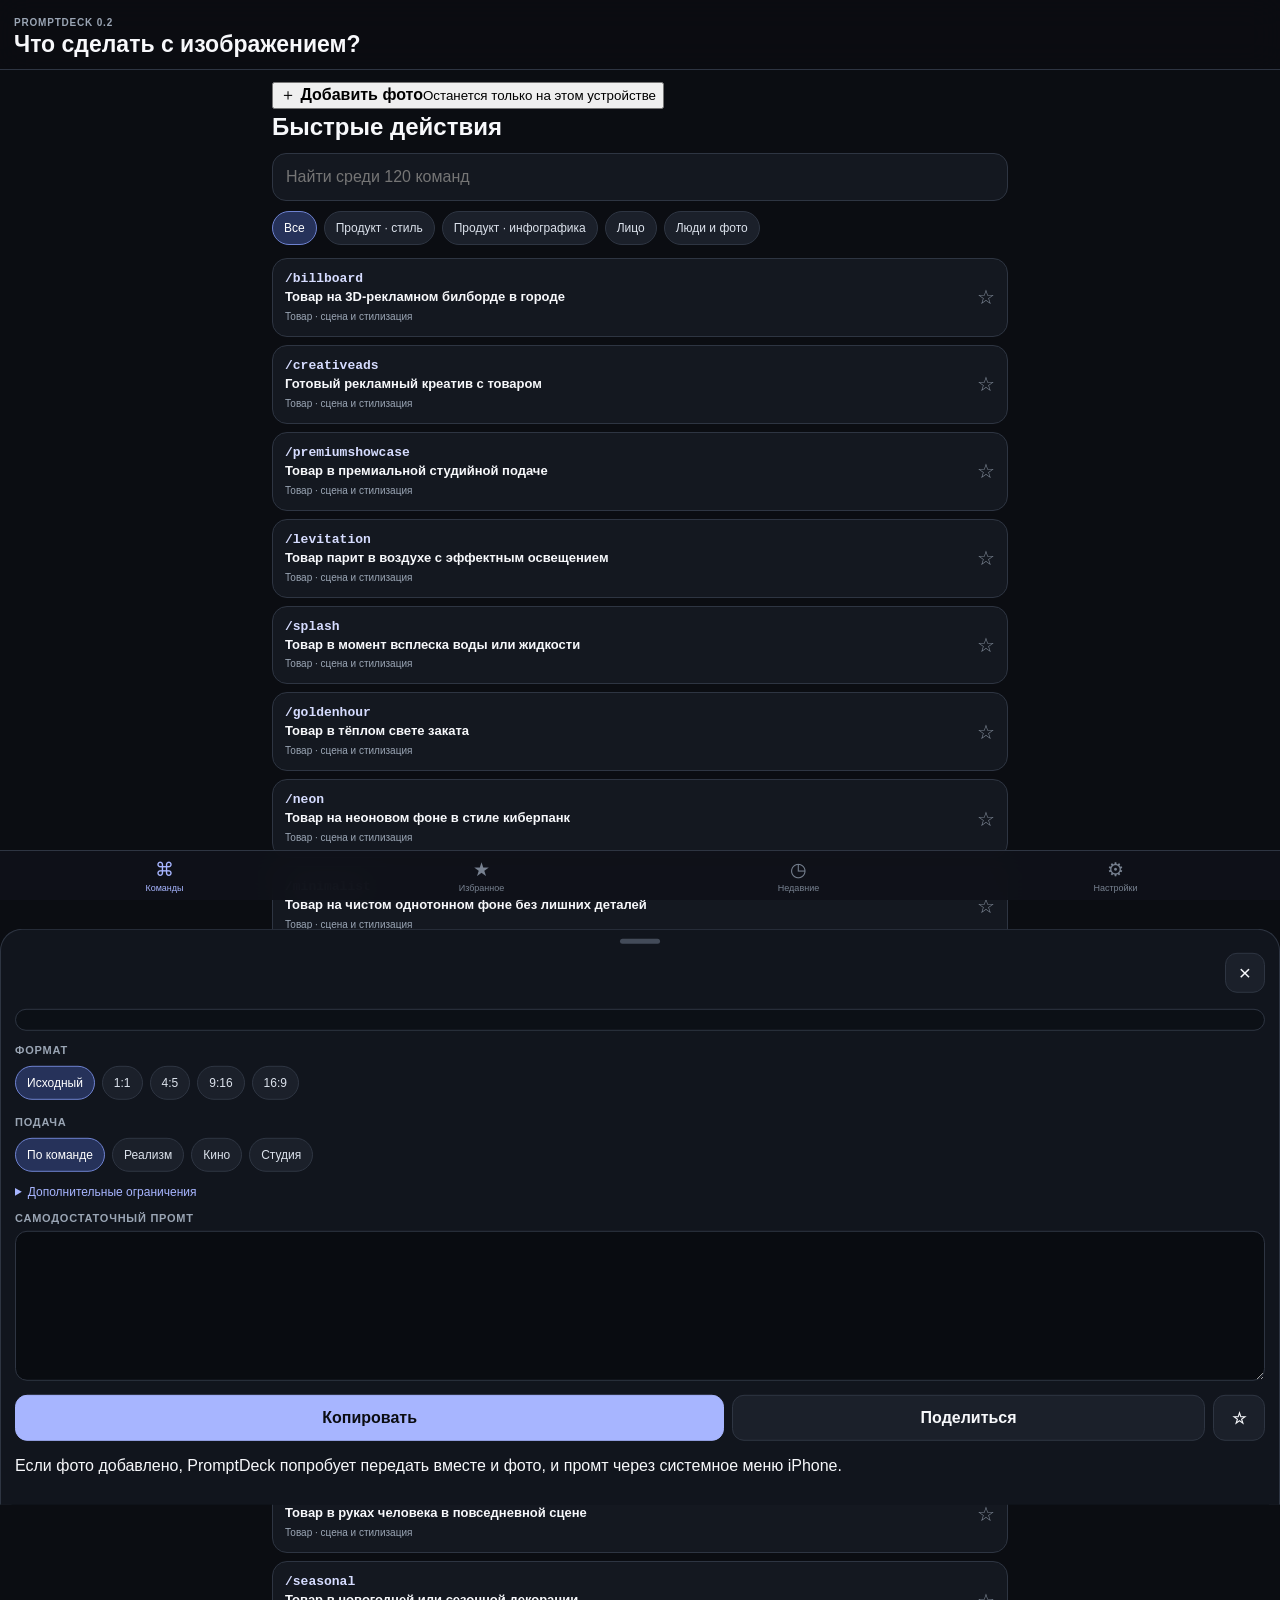
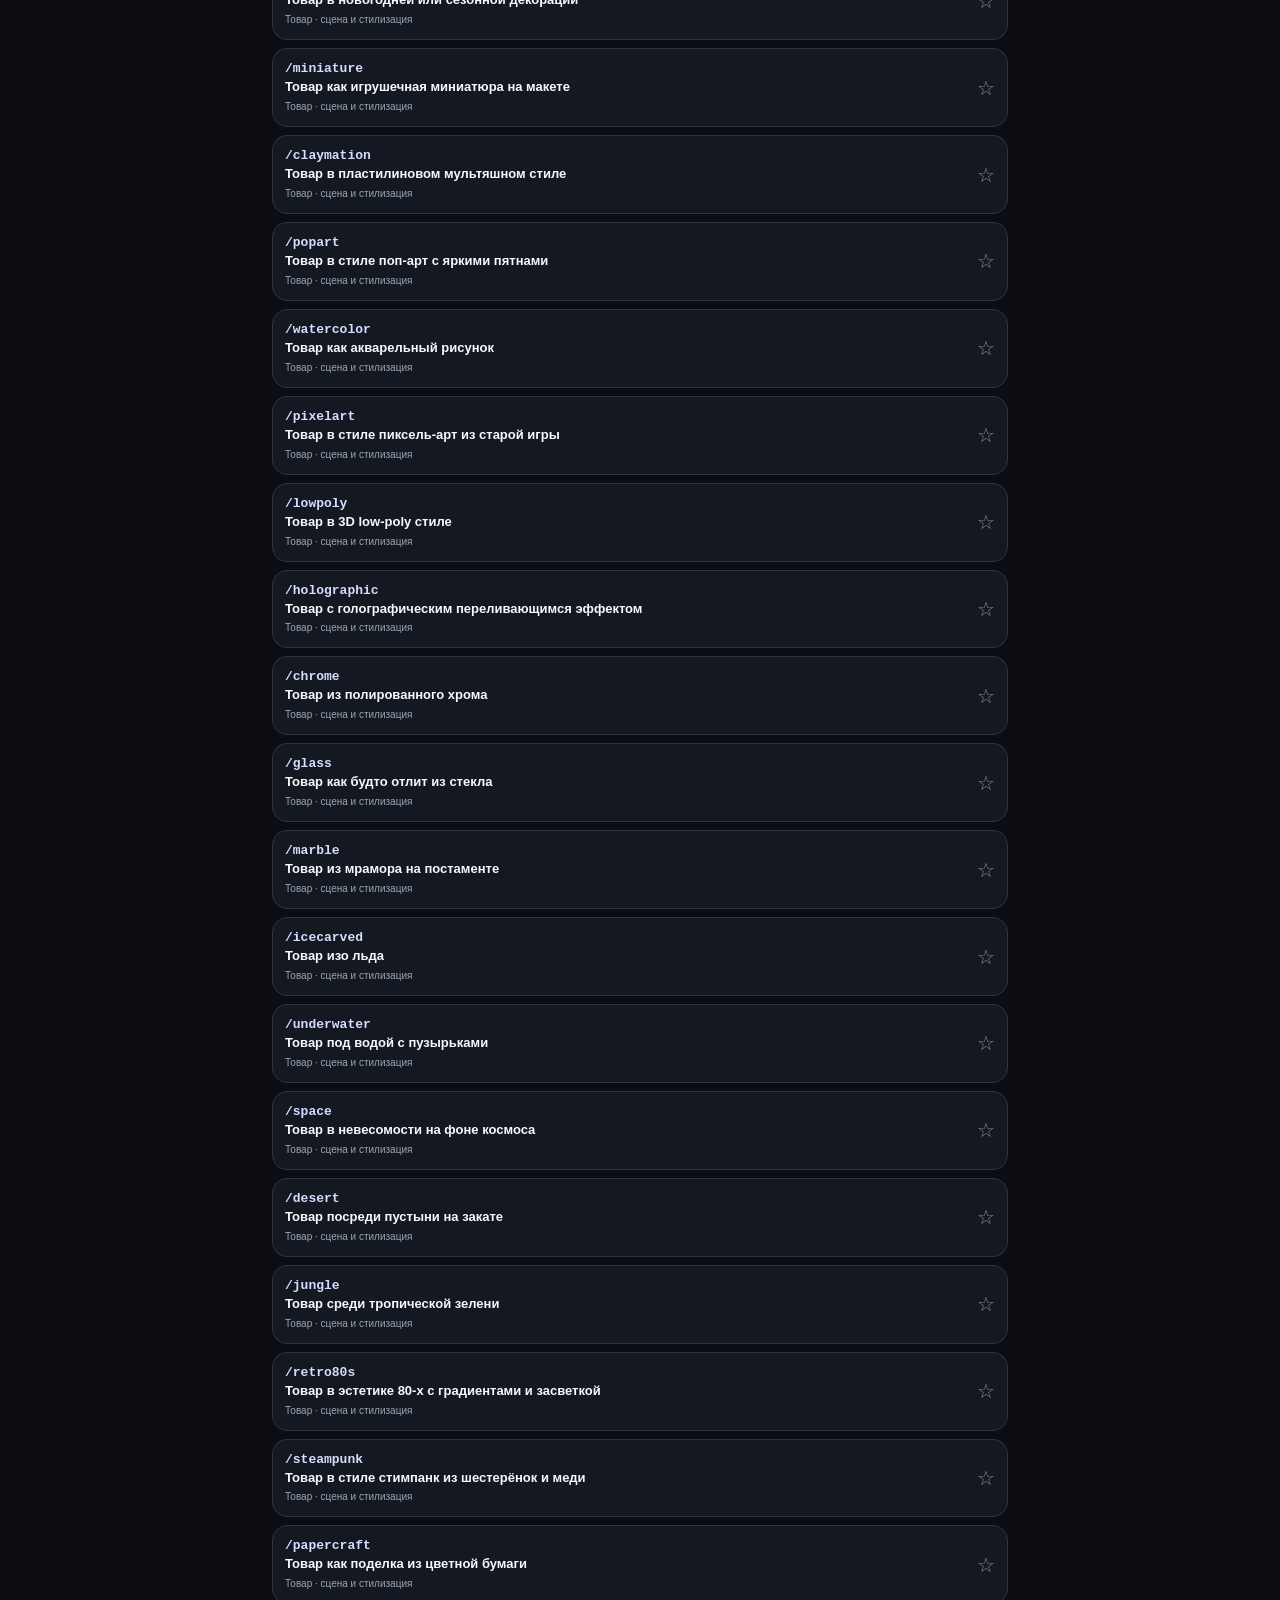
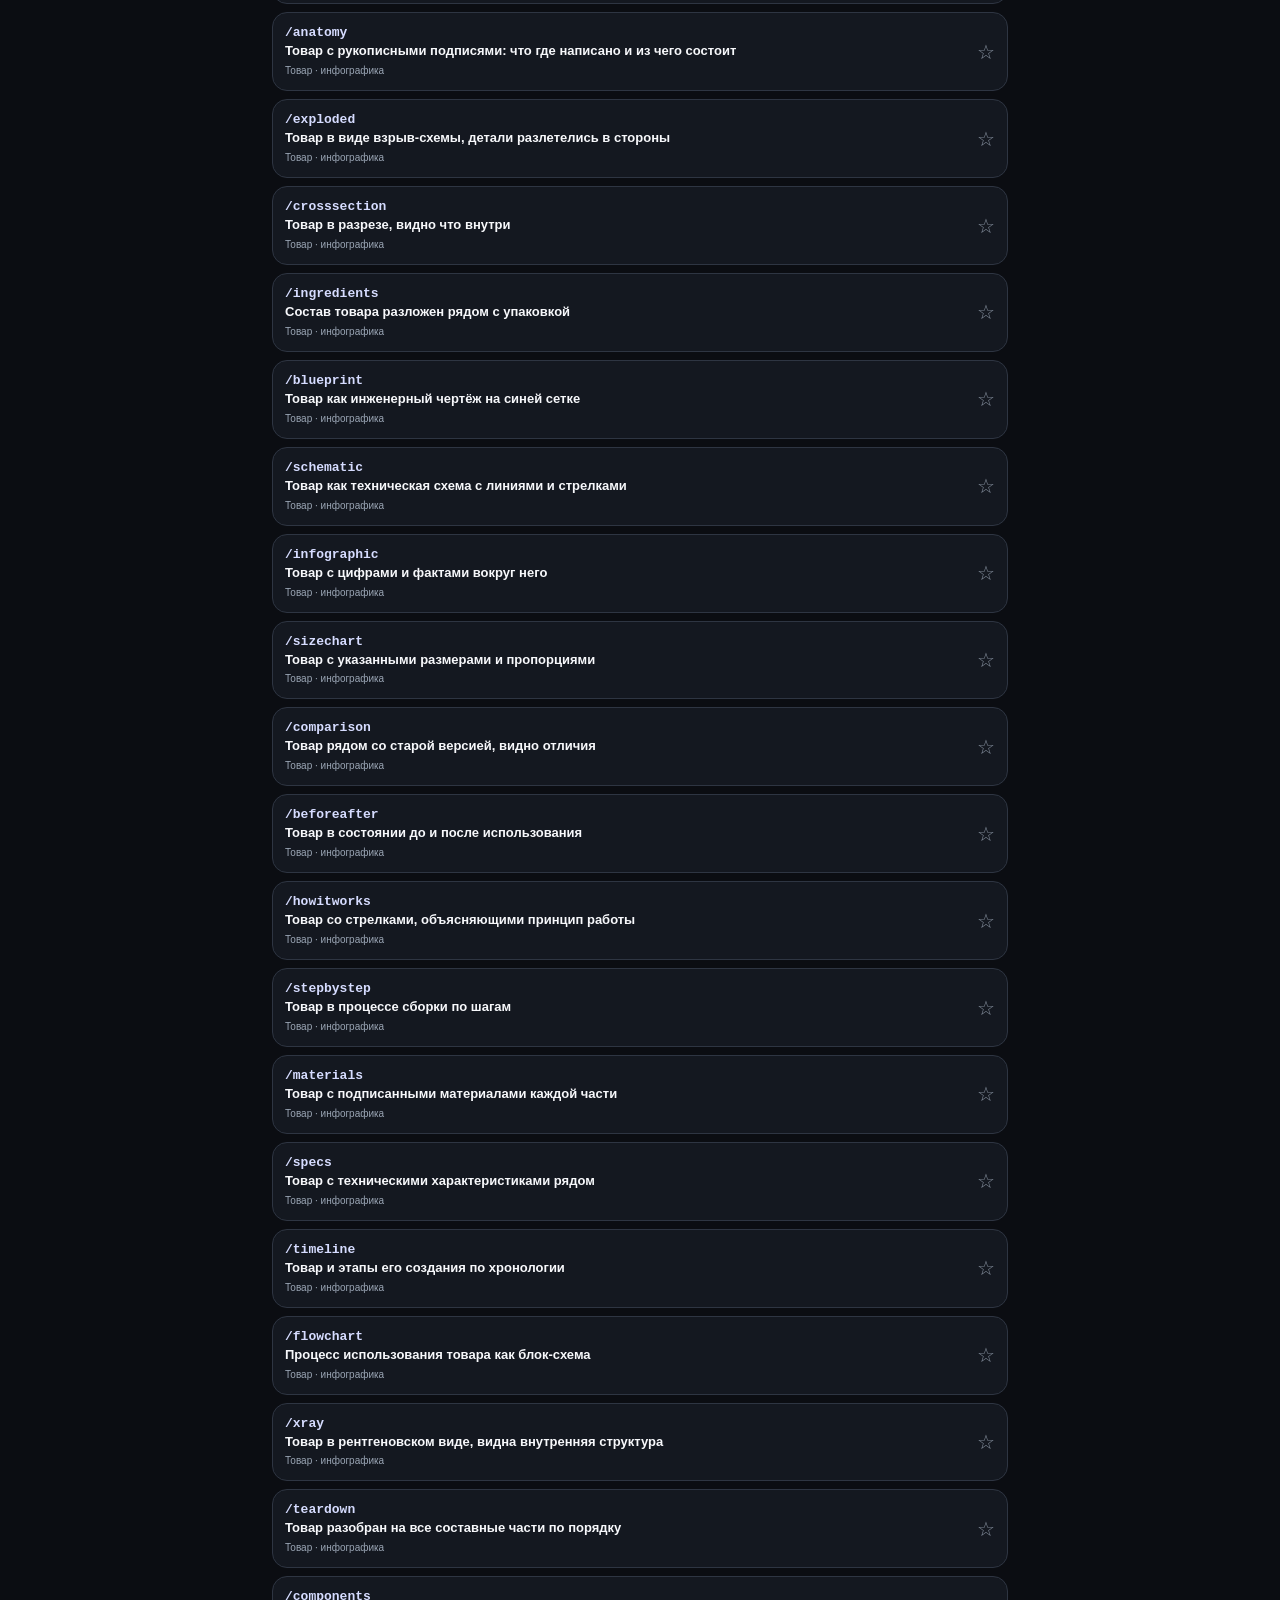
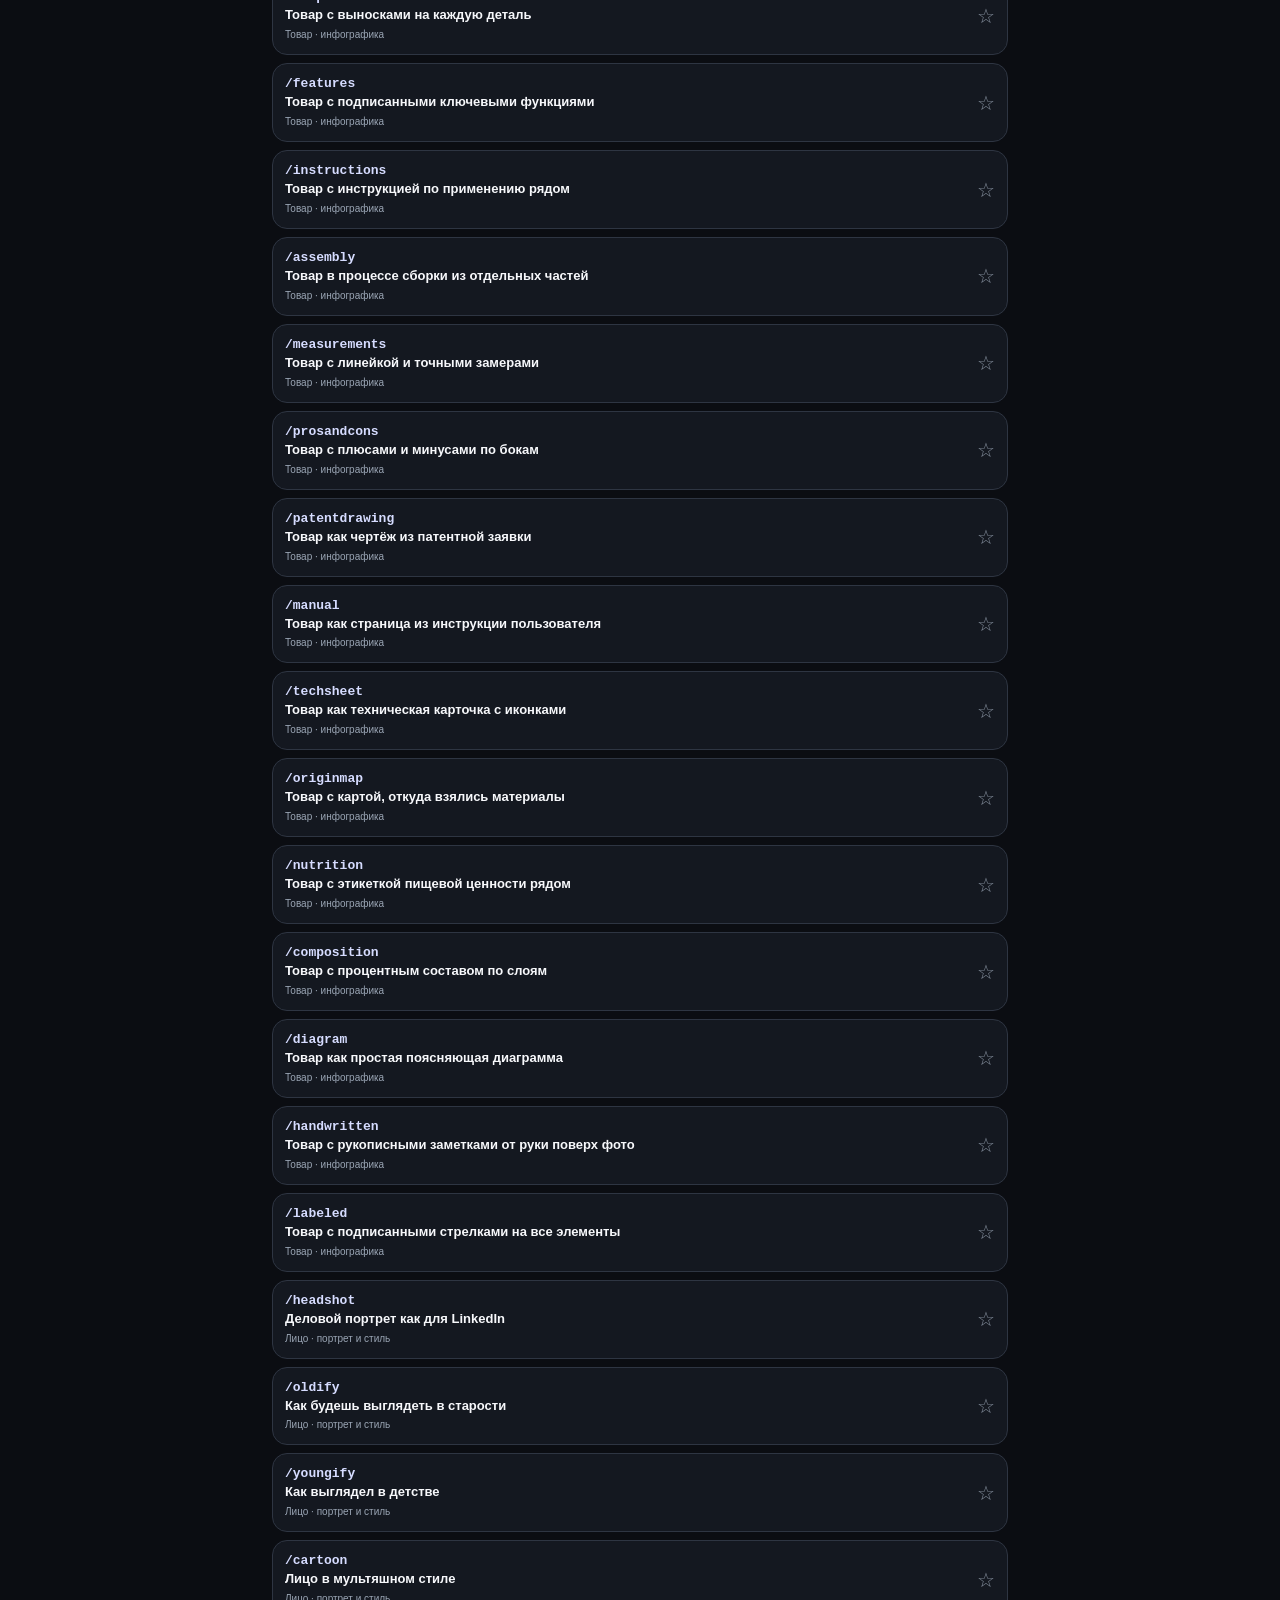
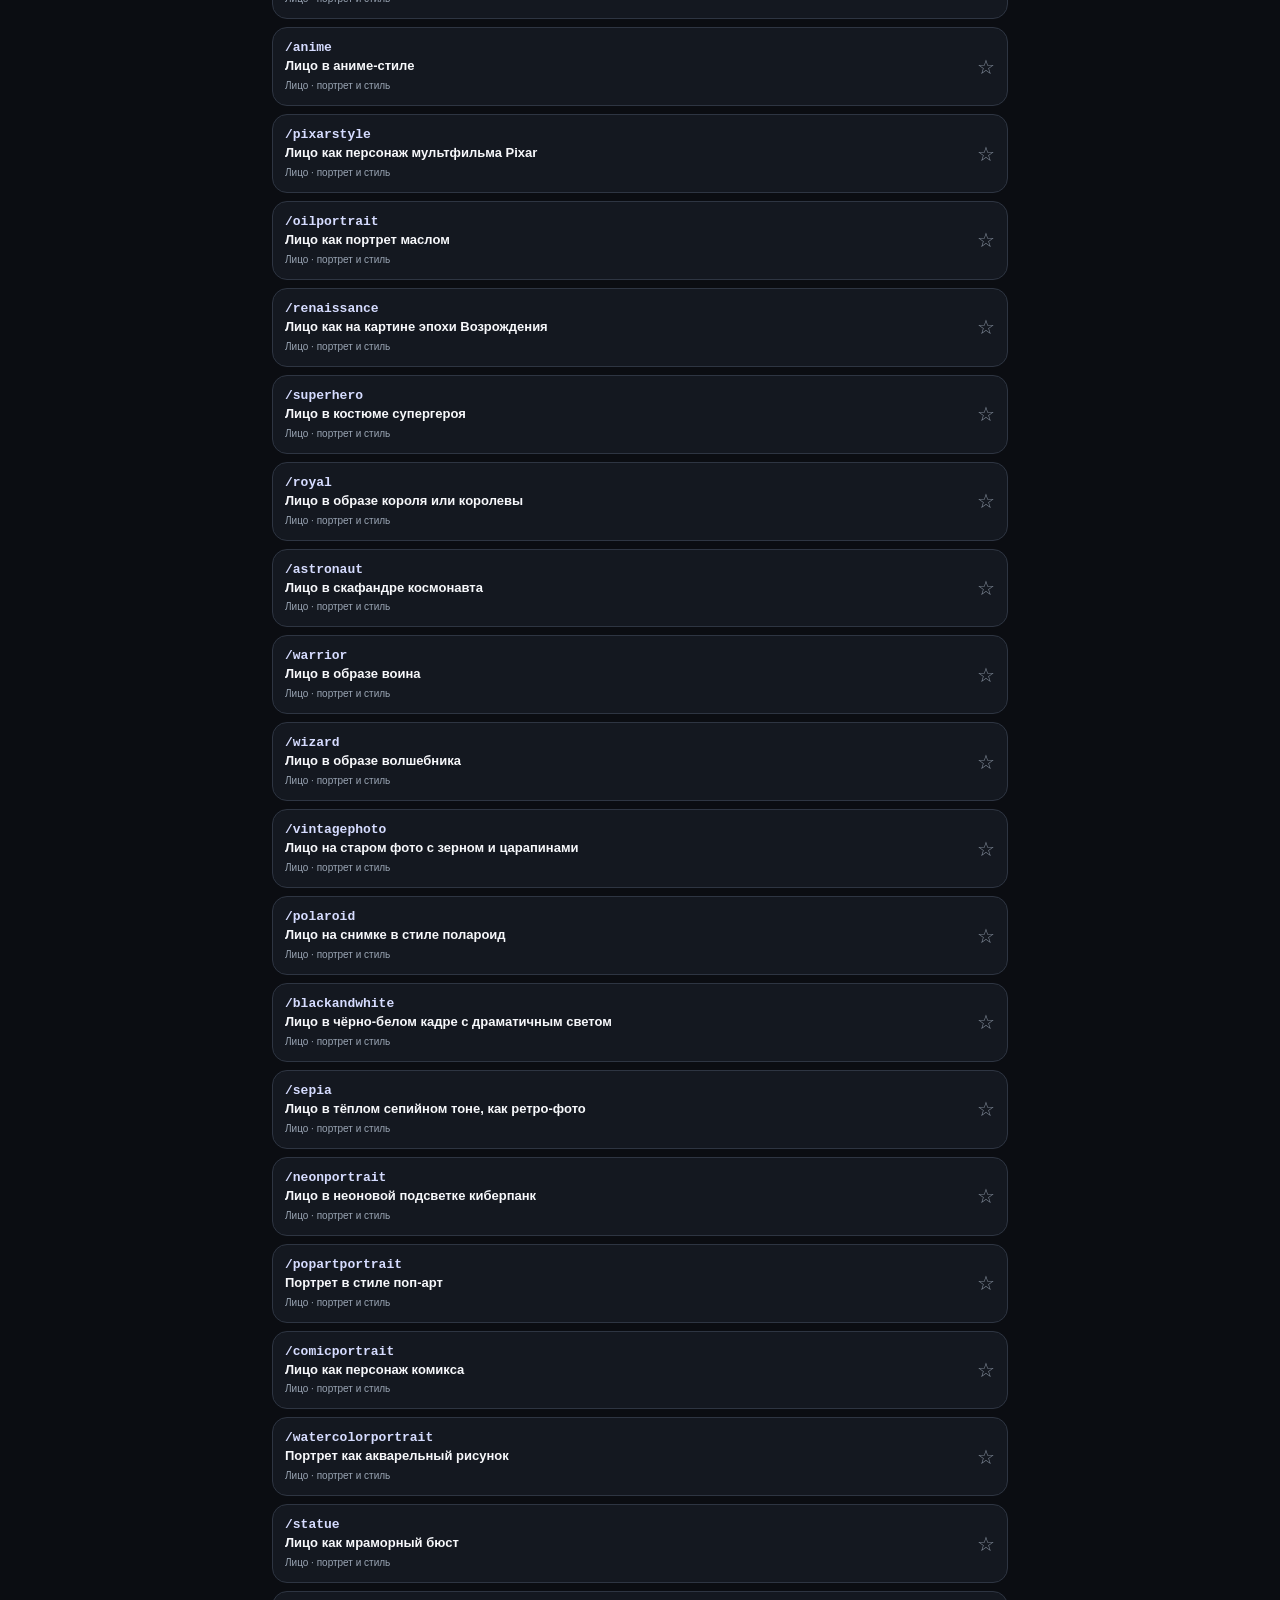
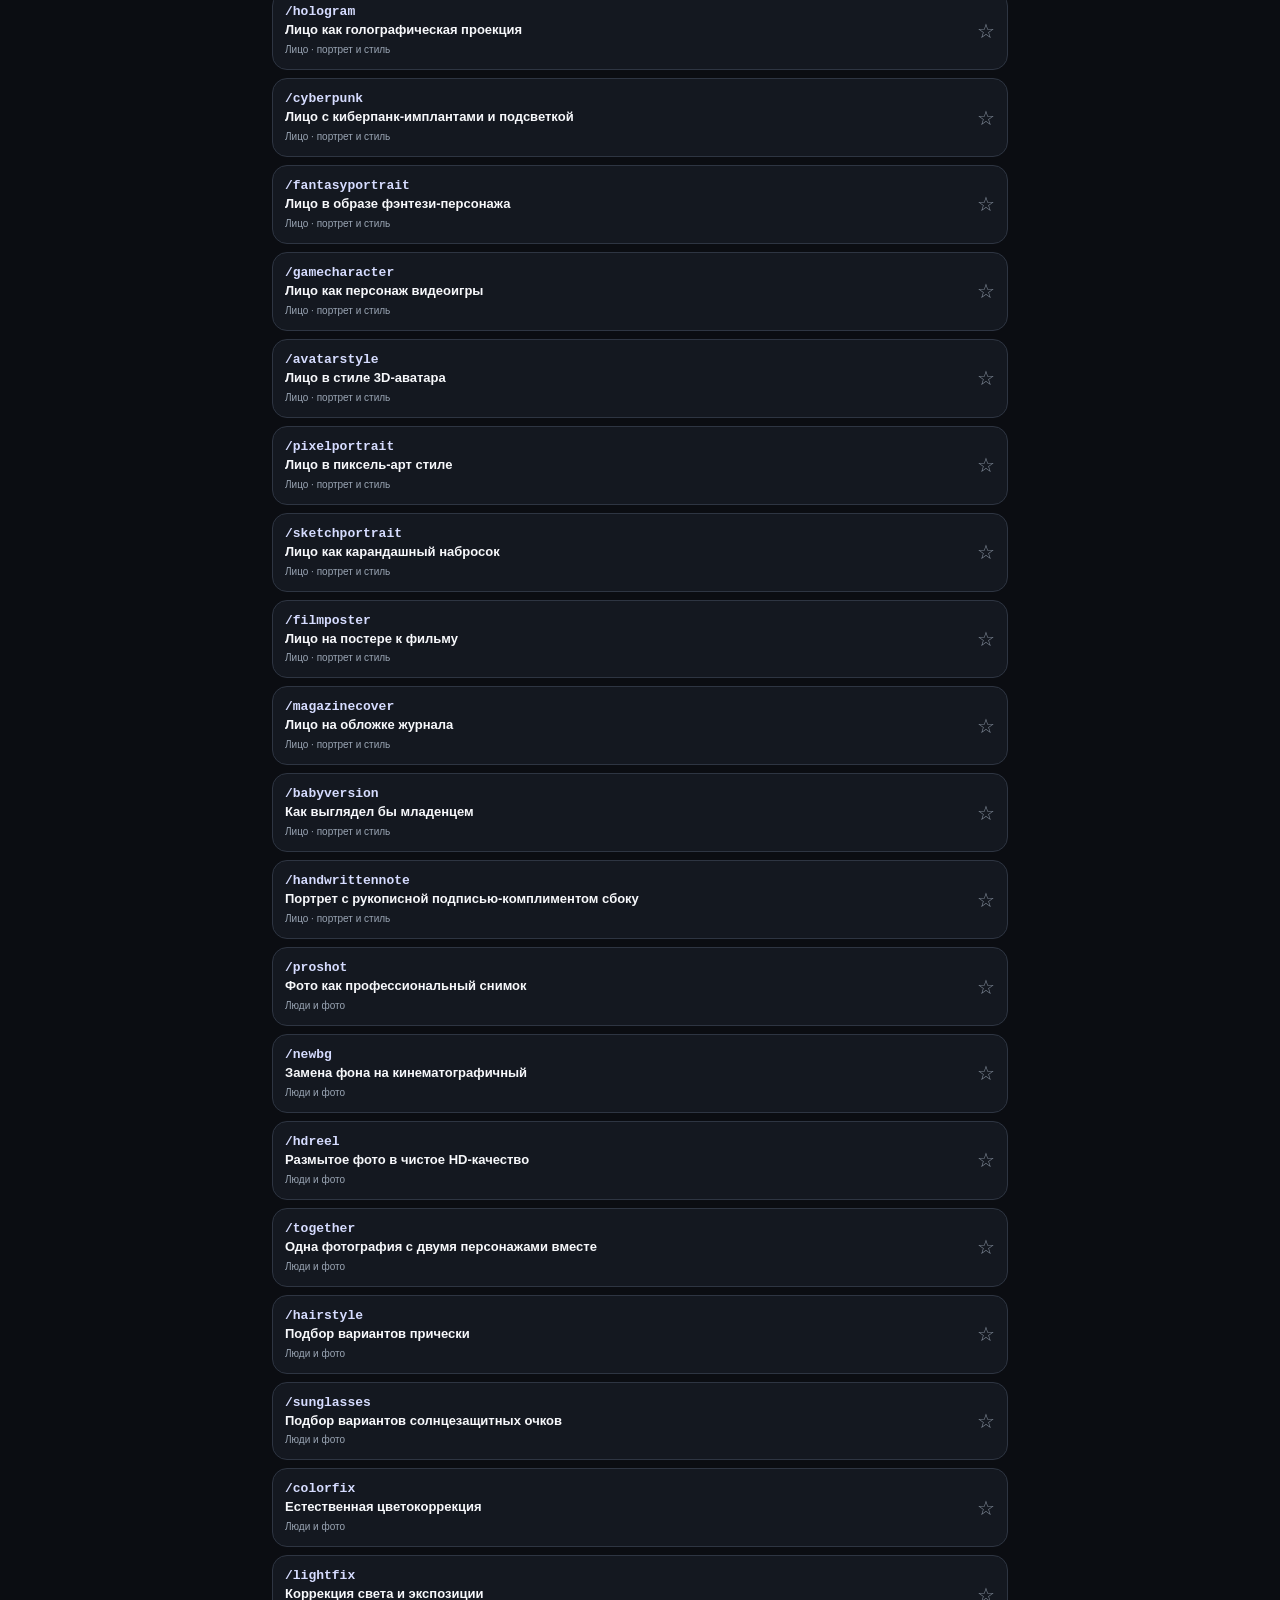
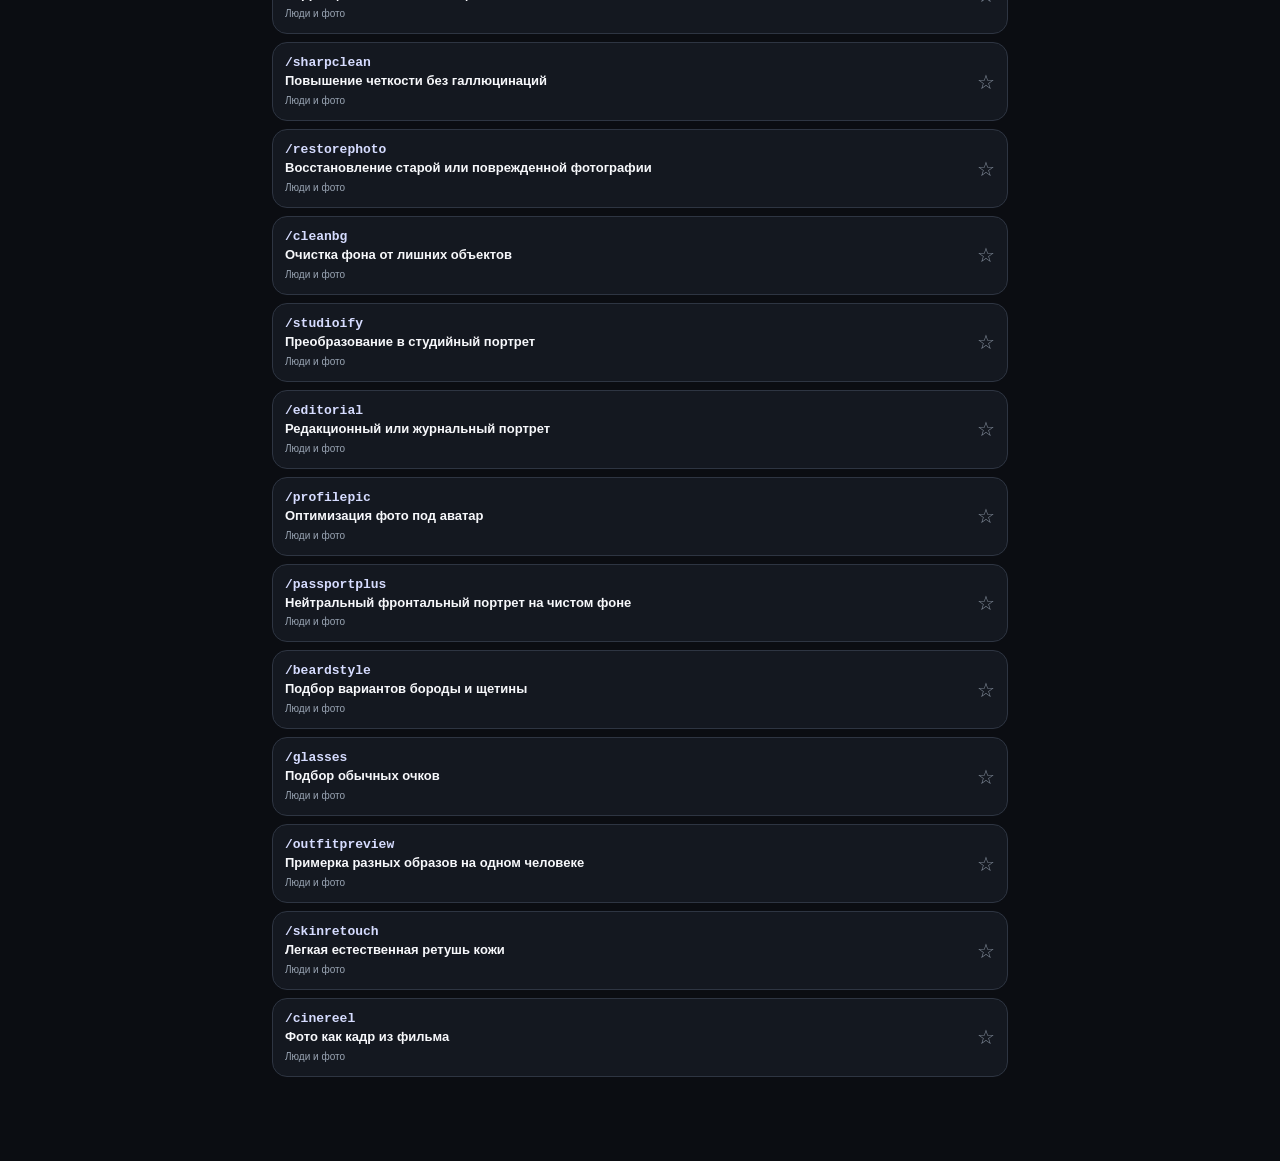
==== index.html @ 9bbe9fc8 "PromptDeck 0.2: photo workflow and quick actions" ====
<!doctype html>
<html lang="ru">
<head>
<meta charset="utf-8">
<meta name="viewport" content="width=device-width,initial-scale=1,viewport-fit=cover">
<meta name="theme-color" content="#0b0d12">
<meta name="apple-mobile-web-app-capable" content="yes">
<meta name="apple-mobile-web-app-status-bar-style" content="black-translucent">
<meta name="apple-mobile-web-app-title" content="PromptDeck">
<title>PromptDeck</title>
<link rel="manifest" href="manifest.webmanifest">
<link rel="stylesheet" href="styles.css">
</head>
<body>
<div id="app">
<header>
  <div><small>PromptDeck 0.2</small><h1>Что сделать с изображением?</h1></div>
  <button id="install" class="icon hidden" aria-label="Установить">＋</button>
</header>
<main>
<section id="home" class="screen active">
  <div class="photoBox" id="photoBox">
    <input id="photoInput" type="file" accept="image/*" hidden>
    <button id="pickPhoto" class="photoPick">
      <span class="photoIcon">＋</span>
      <span><b>Добавить фото</b><small>Останется только на этом устройстве</small></span>
    </button>
    <div id="photoPreview" class="photoPreview hidden">
      <img id="photoImg" alt="Предпросмотр">
      <div><b id="photoName"></b><small id="photoMeta"></small></div>
      <button id="removePhoto" class="icon" aria-label="Удалить фото">×</button>
    </div>
  </div>

  <h2 class="sectionTitle">Быстрые действия</h2>
  <div id="quick" class="quickGrid"></div>

  <div class="searchBlock">
    <div class="search"><input id="q" type="search" placeholder="Найти среди 120 команд"><button id="clear" class="hidden">×</button></div>
    <div id="cats" class="chips"></div>
  </div>
  <div id="list" class="list"></div>
</section>

<section id="fav" class="screen"><h2>Избранное</h2><div id="favList" class="list"></div><div id="favEmpty" class="empty hidden">Здесь будут избранные команды.</div></section>
<section id="recent" class="screen"><div class="row"><h2>Недавние</h2><button id="clearRecent" class="text">Очистить</button></div><div id="recentList" class="list"></div><div id="recentEmpty" class="empty hidden">История пока пуста.</div></section>
<section id="settings" class="screen">
  <h2>Настройки</h2>
  <div class="settings">
    <label><span><b>Сохранять лицо</b><em>для портретов и фото</em></span><input id="face" type="checkbox" checked></label>
    <label><span><b>Без лишнего текста</b><em>не добавлять неподтвержденные надписи</em></span><input id="text" type="checkbox" checked></label>
    <label><span><b>Максимум реализма</b><em>для фото-команд</em></span><input id="real" type="checkbox"></label>
    <label><span><b>Только нужная трансформация</b><em>не менять остальное без запроса</em></span><input id="strict" type="checkbox" checked></label>
  </div>
  <div class="privacyNote"><b>Фото не загружается на сервер PromptDeck.</b><br>Оно хранится только в памяти текущей вкладки и передаётся наружу только когда ты нажимаешь «Поделиться».</div>
</section>
</main>

<nav>
<button data-screen="home" class="on">⌘<span>Команды</span></button>
<button data-screen="fav">★<span>Избранное</span></button>
<button data-screen="recent">◷<span>Недавние</span></button>
<button data-screen="settings">⚙<span>Настройки</span></button>
</nav>
</div>

<div id="shade" class="shade hidden"></div>
<aside id="sheet">
  <i></i>
  <div class="sheetTop"><div><small id="sheetCat"></small><h2 id="sheetCmd"></h2></div><button id="close" class="icon">×</button></div>
  <p id="sheetTitle"></p>
  <div id="rule" class="rule"></div>
  <div id="photoState" class="photoState"></div>

  <label class="lab">Формат</label>
  <div id="ratios" class="chips"><button class="on" data-v="">Исходный</button><button data-v="1:1">1:1</button><button data-v="4:5">4:5</button><button data-v="9:16">9:16</button><button data-v="16:9">16:9</button></div>

  <div id="variantsBox" class="hidden"><label class="lab">Варианты</label><div id="variants" class="chips"><button class="on" data-v="4">4</button><button data-v="6">6</button><button data-v="1">1</button></div></div>

  <label class="lab">Подача</label>
  <div id="looks" class="chips"><button class="on" data-v="">По команде</button><button data-v="максимально реалистично">Реализм</button><button data-v="кинематографично">Кино</button><button data-v="студийная подача">Студия</button></div>

  <details><summary>Дополнительные ограничения</summary>
    <div id="extra" class="toggles">
      <button class="on" data-v="не менять одежду">Одежда</button>
      <button class="on" data-v="сохранить естественную текстуру кожи">Кожа</button>
      <button data-v="не менять фон">Фон</button>
      <button data-v="не менять композицию кадра">Композиция</button>
      <button data-v="максимально консервативное редактирование">Минимум изменений</button>
    </div>
    <textarea id="note" placeholder="Свое уточнение: фон, настроение, текст, цвет, детали..."></textarea>
  </details>

  <label class="lab">Самодостаточный промт</label>
  <textarea id="prompt" readonly></textarea>
  <div class="actions"><button id="copy" class="primary">Копировать</button><button id="share">Поделиться</button><button id="star">☆</button></div>
  <p class="shareHint" id="shareHint">Если фото добавлено, PromptDeck попробует передать вместе и фото, и промт через системное меню iPhone.</p>
</aside>
<div id="toast" class="toast">Скопировано</div>

<script src="data/product_scene.js"></script>
<script src="data/product_info.js"></script>
<script src="data/portrait.js"></script>
<script src="data/people_photo.js"></script>
<script src="app.js"></script>
</body>
</html>
---- styles.css ----
*{box-sizing:border-box;-webkit-tap-highlight-color:transparent}:root{--bg:#0b0d12;--p:#141820;--p2:#1b202a;--l:#2e3542;--t:#f7f8fb;--m:#9aa5b4;--a:#a7b5ff}html,body{margin:0;min-height:100%;background:var(--bg);color:var(--t);font-family:-apple-system,BlinkMacSystemFont,"SF Pro Text",Arial,sans-serif}button,input,textarea{font:inherit}.hidden{display:none!important}header{position:sticky;top:0;z-index:5;display:flex;justify-content:space-between;align-items:center;padding:calc(12px + env(safe-area-inset-top)) 14px 10px;background:#0b0d12e8;backdrop-filter:blur(16px);border-bottom:1px solid var(--l)}header small,#sheetCat{color:var(--m);text-transform:uppercase;letter-spacing:.08em;font-size:10px;font-weight:800}h1{font-size:23px;margin:1px 0}main{max-width:760px;margin:auto;padding:12px 12px calc(84px + env(safe-area-inset-bottom))}.screen{display:none}.screen.active{display:block}h2{margin:4px 0 12px}.search{position:relative}.search input{width:100%;height:48px;border-radius:14px;border:1px solid var(--l);background:var(--p);color:var(--t);padding:0 42px 0 13px}.search>button{position:absolute;right:6px;top:6px;width:36px;height:36px;border:0;border-radius:10px;background:#252c38;color:var(--m);font-size:20px}.chips{display:flex;gap:7px;overflow:auto;padding:10px 0 3px;scrollbar-width:none}.chips button,.toggles button{border:1px solid var(--l);background:var(--p2);color:#dce2ec;border-radius:999px;padding:9px 11px;white-space:nowrap;font-size:12px}.chips button.on,.toggles button.on{background:#26325a;border-color:#6e82d0;color:#fff}.list{display:grid;gap:8px;margin-top:10px}.card{display:grid;grid-template-columns:1fr auto;gap:9px;width:100%;text-align:left;border:1px solid var(--l);background:var(--p);color:var(--t);border-radius:15px;padding:12px}.card code{display:block;color:#d6dcff;font-weight:900;font-size:13px;margin-bottom:3px}.card b{display:block;font-size:13px;line-height:1.3}.card small{color:var(--m);font-size:10px}.star{font-size:20px;color:#818b99;align-self:center}.star.on{color:#f3d66e}.empty{padding:34px 14px;text-align:center;color:var(--m)}.row{display:flex;align-items:center;justify-content:space-between}.text{border:0;background:none;color:var(--a)}.settings{background:var(--p);border:1px solid var(--l);border-radius:16px;overflow:hidden}.settings label{display:flex;justify-content:space-between;align-items:center;gap:12px;padding:14px;border-bottom:1px solid var(--l)}.settings label:last-child{border-bottom:0}.settings em{display:block;font-style:normal;color:var(--m);font-size:11px;margin-top:3px}nav{position:fixed;bottom:0;left:0;right:0;z-index:8;display:grid;grid-template-columns:repeat(4,1fr);padding:6px 6px calc(6px + env(safe-area-inset-bottom));background:#0f1219ee;backdrop-filter:blur(16px);border-top:1px solid var(--l)}nav button{border:0;background:none;color:#778190;display:grid;place-items:center;gap:2px;font-size:19px}nav span{font-size:9px}nav button.on{color:var(--a)}.icon{width:40px;height:40px;border:1px solid var(--l);border-radius:12px;background:var(--p2);color:var(--t);font-size:21px}.shade{position:fixed;inset:0;background:#0009;z-index:19}#sheet{position:fixed;left:0;right:0;bottom:0;z-index:20;max-height:92dvh;overflow:auto;background:#11151d;border:1px solid var(--l);border-bottom:0;border-radius:22px 22px 0 0;padding:9px 14px calc(14px + env(safe-area-inset-bottom));transform:translateY(105%);transition:.22s ease}#sheet.open{transform:translateY(0)}#sheet>i{display:block;width:40px;height:5px;border-radius:9px;background:#434b59;margin:0 auto 9px}.sheetTop{display:flex;justify-content:space-between;align-items:flex-start}.sheetTop h2{font-family:ui-monospace,SFMono-Regular,Menlo,monospace;color:#d6dcff;margin:2px 0 0}.rule{background:#0c1016;border:1px solid var(--l);border-radius:12px;padding:10px;color:#d9dee8;font-size:12px;line-height:1.45}.lab{display:block;margin:13px 0 0;color:var(--m);font-size:11px;font-weight:800;text-transform:uppercase;letter-spacing:.07em}.toggles{display:grid;grid-template-columns:1fr 1fr;gap:7px;margin:10px 0}details{margin-top:10px}summary{color:var(--a);font-size:12px}textarea{width:100%;border:1px solid var(--l);background:#090c11;color:var(--t);border-radius:12px;padding:10px;resize:vertical}#note{min-height:70px;margin-top:8px}#prompt{min-height:150px;margin-top:7px;font-family:ui-monospace,SFMono-Regular,Menlo,monospace;font-size:12px}.actions{display:grid;grid-template-columns:1.5fr 1fr 52px;gap:8px;margin-top:10px}.actions button{min-height:46px;border-radius:12px;border:1px solid var(--l);background:var(--p2);color:var(--t);font-weight:800}.actions .primary{background:var(--a);color:#0b0d12;border-color:var(--a)}.toast{position:fixed;left:50%;bottom:90px;z-index:50;transform:translate(-50%,15px);opacity:0;background:#eef1fb;color:#10131a;border-radius:999px;padding:9px 13px;font-size:12px;font-weight:900;transition:.18s}.toast.show{opacity:1;transform:translate(-50%,0)}
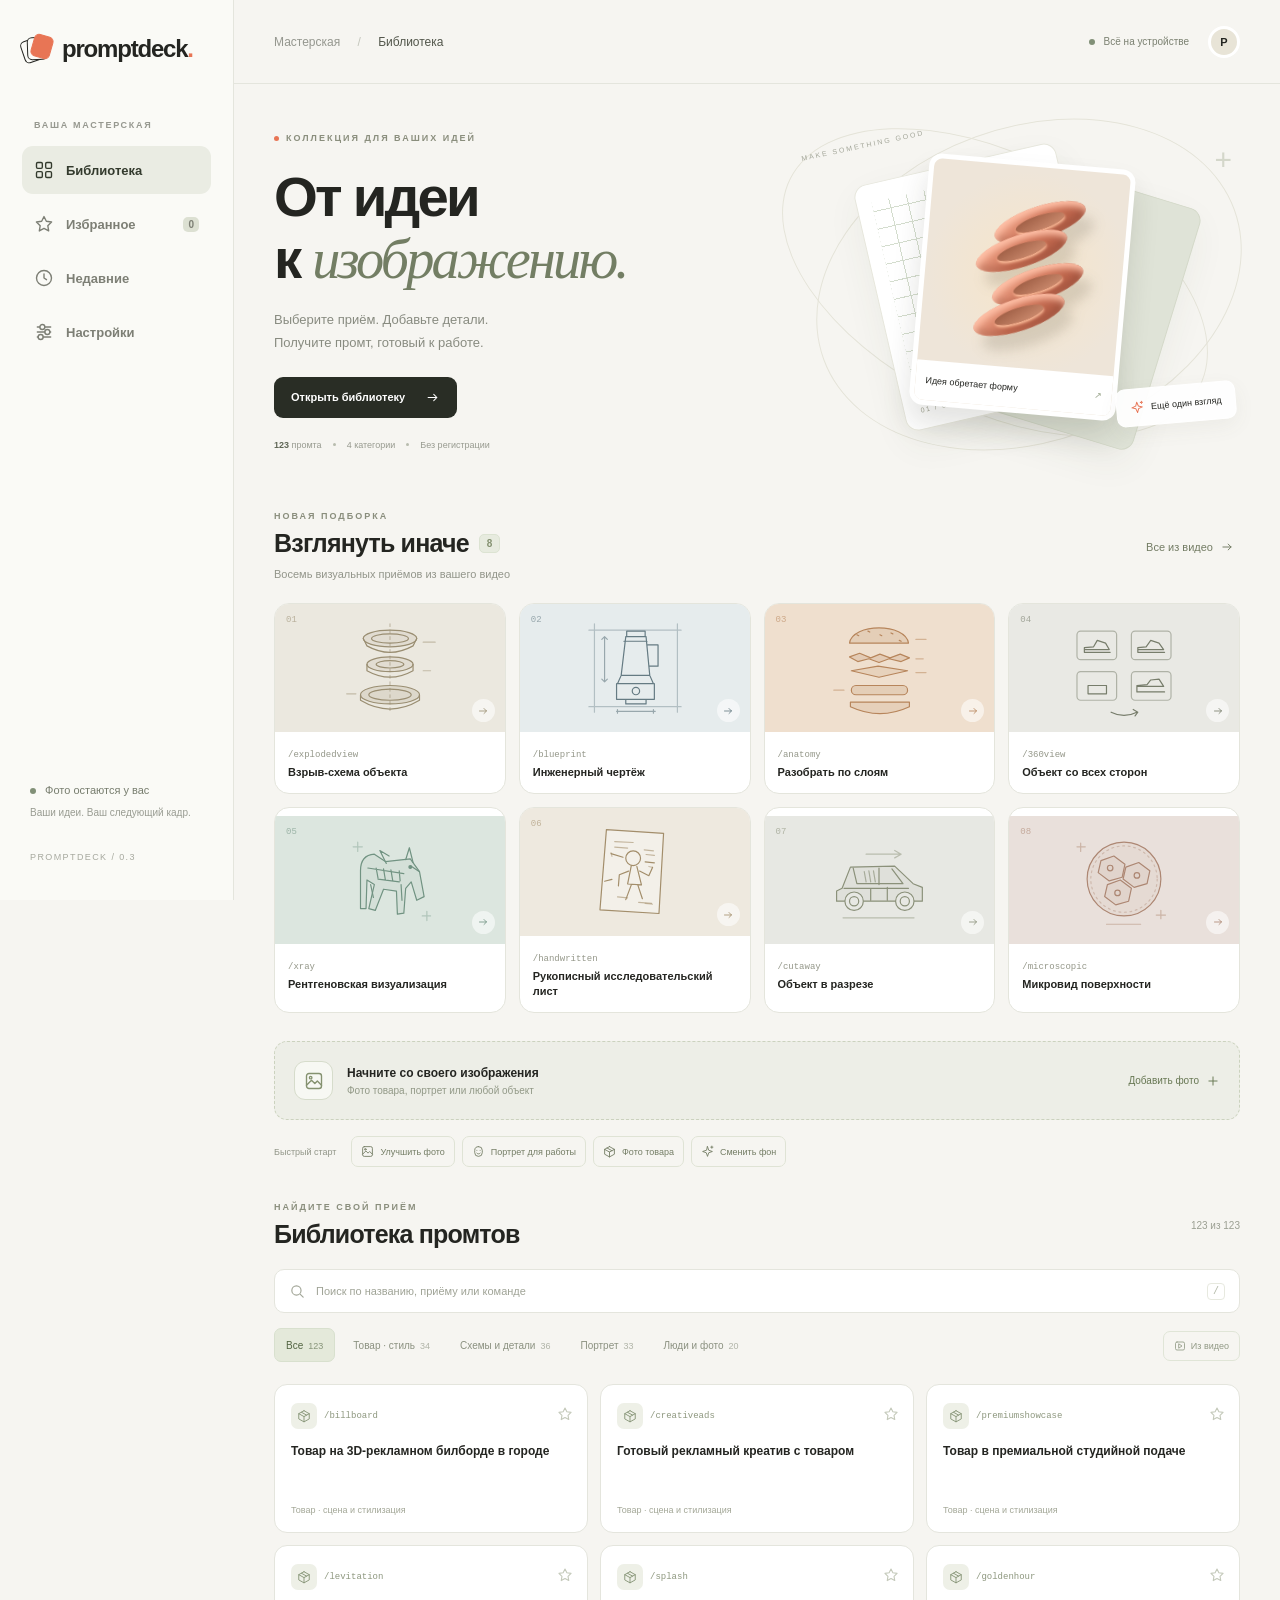
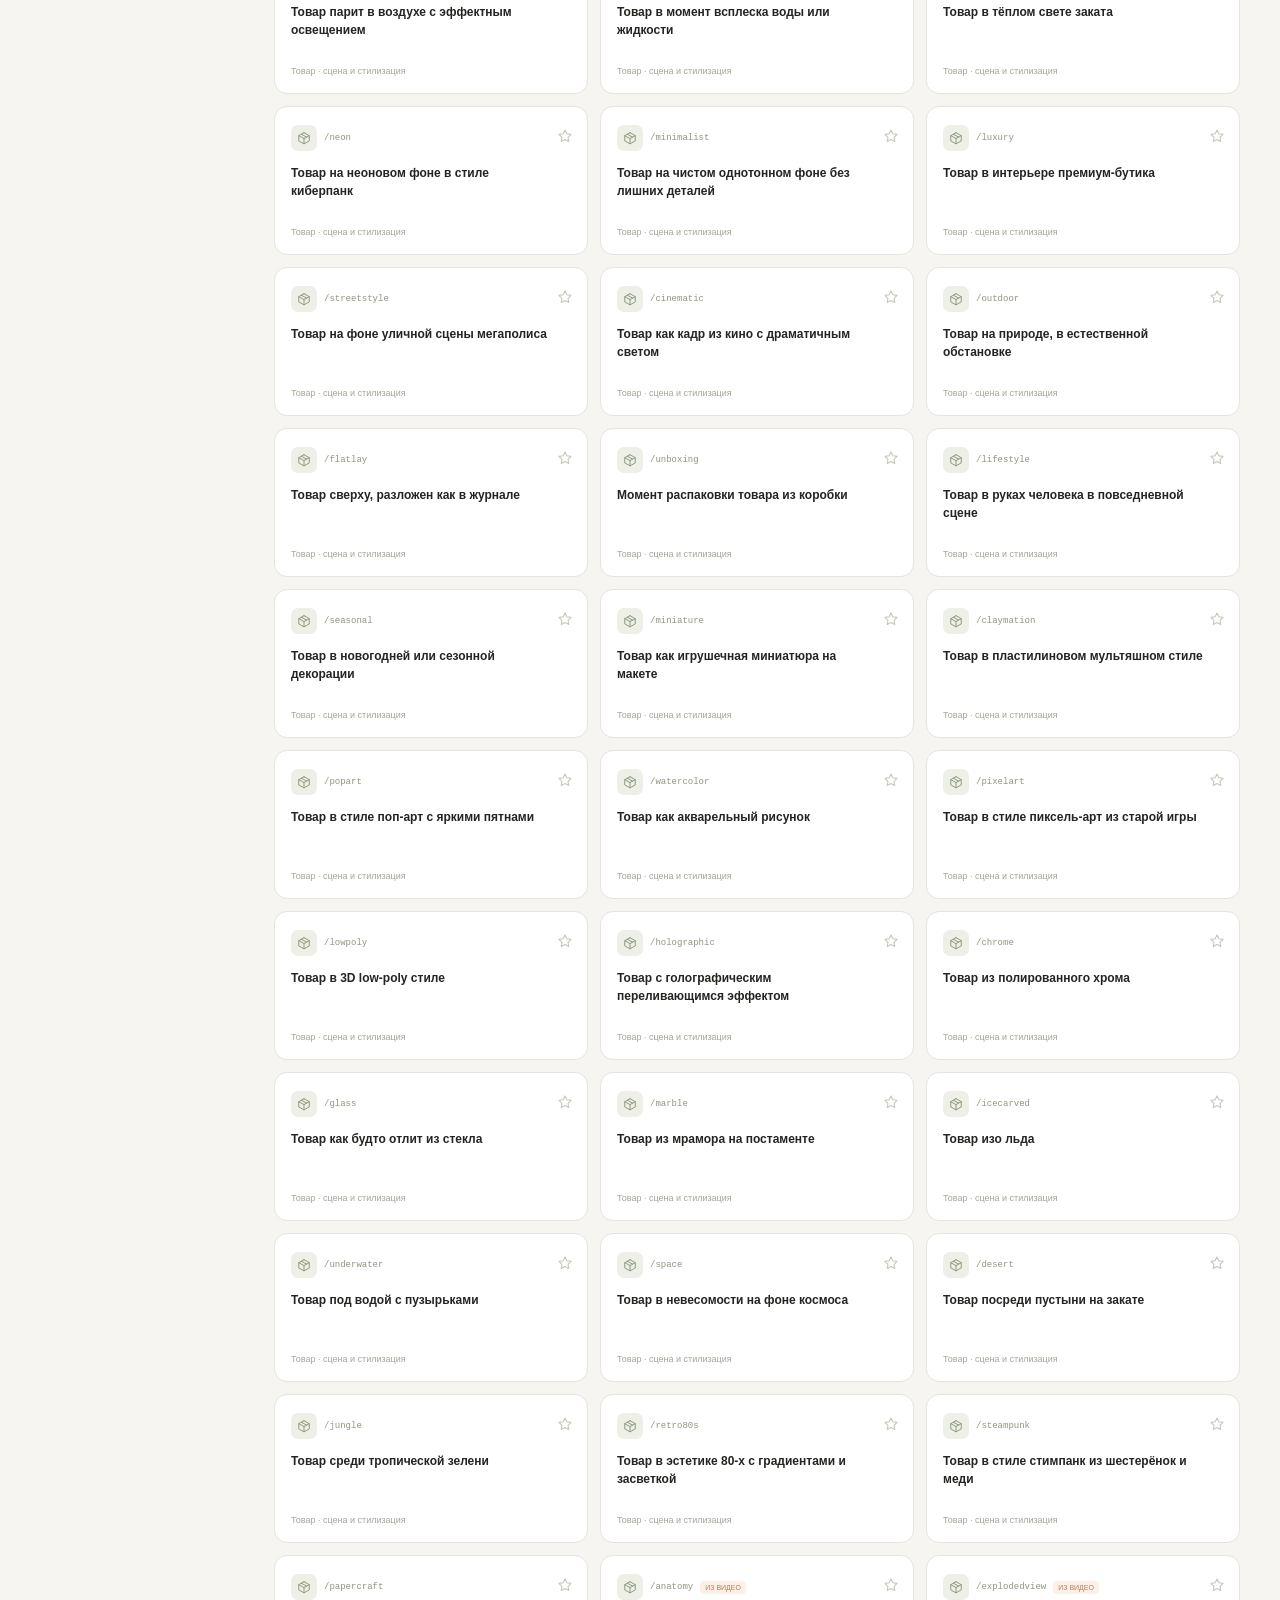
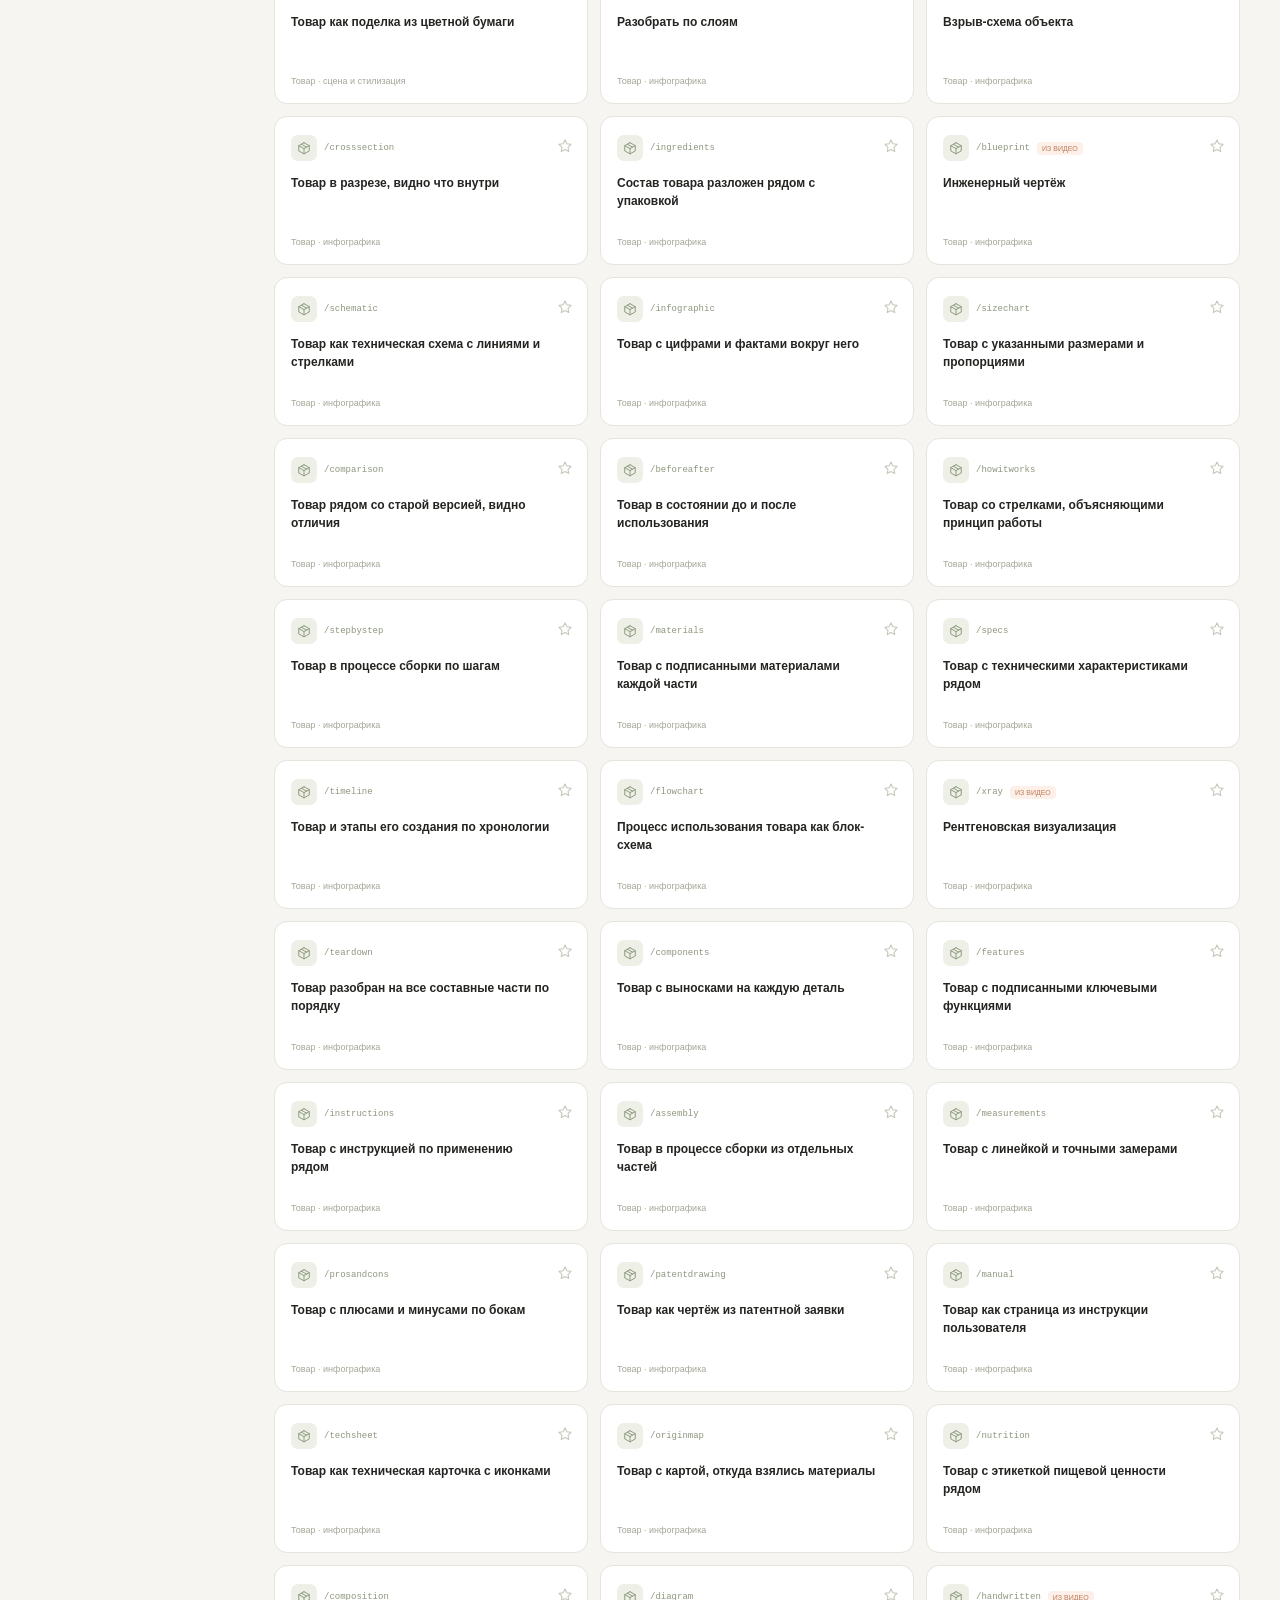
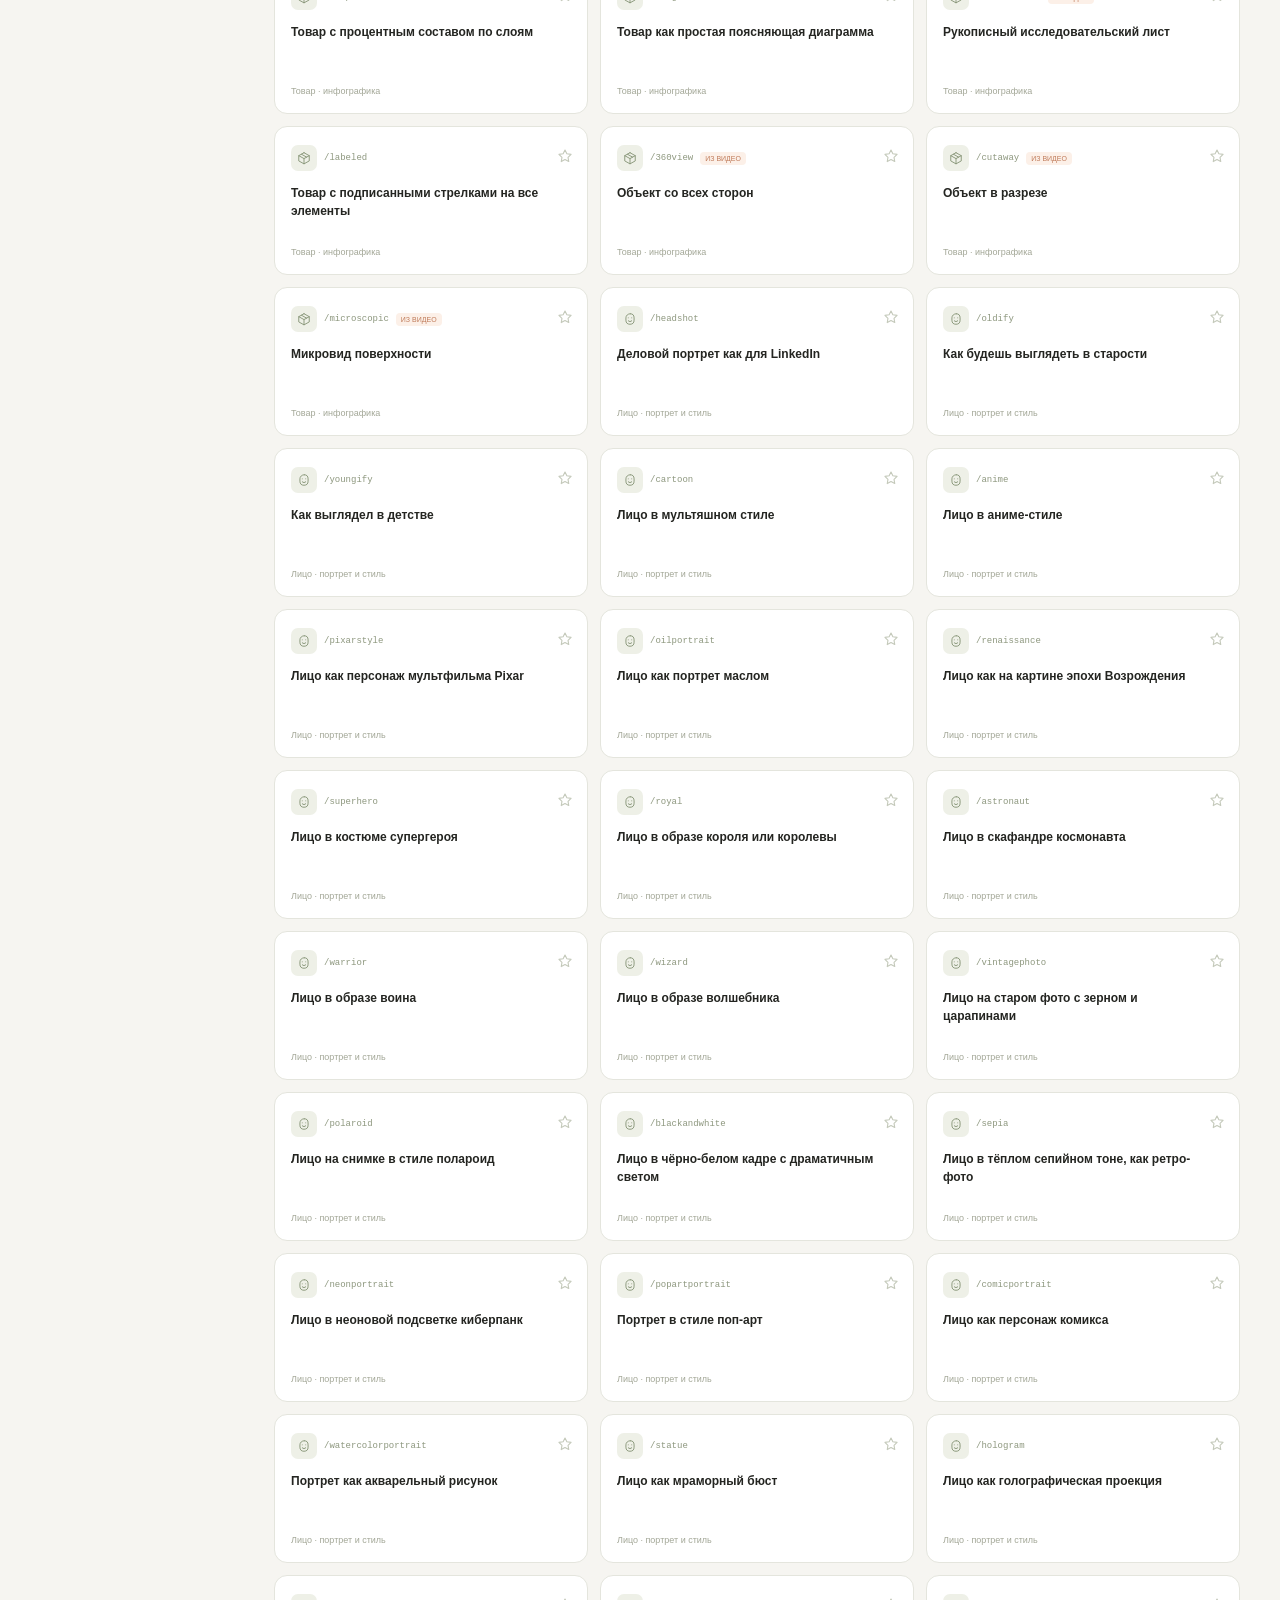
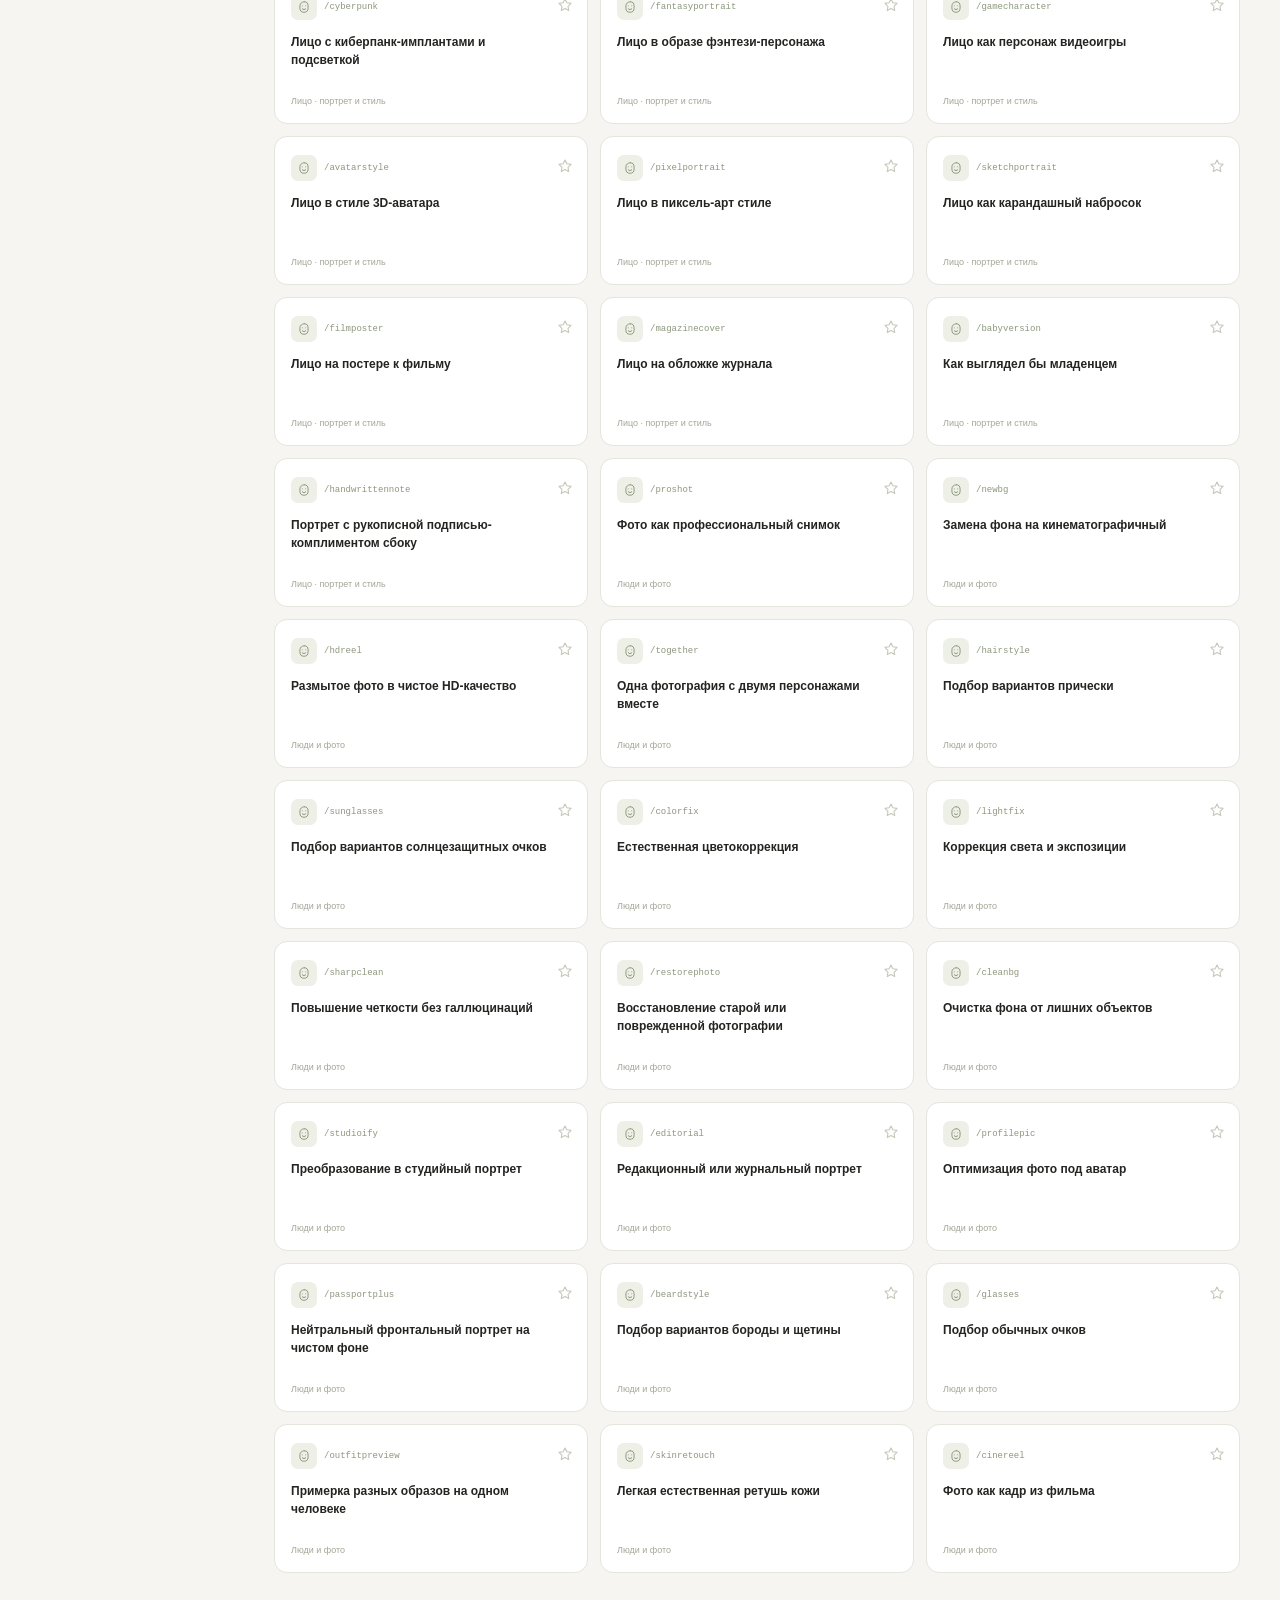
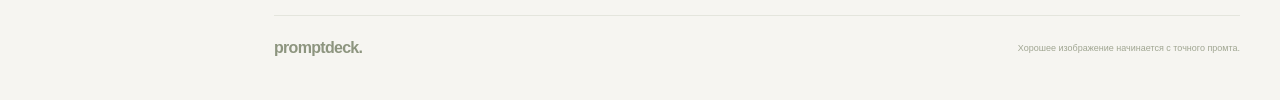
==== commit dc3a6afc: "Redesign PromptDeck and add the eight video visual techniques" ====
--- a/index.html
+++ b/index.html
@@ -3,105 +3,56 @@
 <head>
 <meta charset="utf-8">
 <meta name="viewport" content="width=device-width,initial-scale=1,viewport-fit=cover">
-<meta name="theme-color" content="#0b0d12">
+<meta name="theme-color" content="#f6f5f1">
 <meta name="apple-mobile-web-app-capable" content="yes">
-<meta name="apple-mobile-web-app-status-bar-style" content="black-translucent">
+<meta name="apple-mobile-web-app-status-bar-style" content="default">
 <meta name="apple-mobile-web-app-title" content="PromptDeck">
-<title>PromptDeck</title>
+<meta name="description" content="Коллекция промтов для изображений. Выберите приём, добавьте фото и скопируйте готовый промт.">
+<title>PromptDeck · Библиотека промтов</title>
 <link rel="manifest" href="manifest.webmanifest">
-<link rel="stylesheet" href="styles.css">
+<link rel="icon" href="icons/icon-192.png">
+<link rel="apple-touch-icon" href="icons/icon-192.png">
+<link rel="stylesheet" href="styles.css?v=030">
 </head>
 <body>
 <div id="app">
-<header>
-  <div><small>PromptDeck 0.2</small><h1>Что сделать с изображением?</h1></div>
-  <button id="install" class="icon hidden" aria-label="Установить">＋</button>
-</header>
+<aside class="sidebar">
+<a class="brand" href="#home" aria-label="PromptDeck, главная"><span class="brandMark" aria-hidden="true"><i></i><i></i><i></i></span><span>promptdeck<span class="brandDot">.</span></span></a>
+<span class="sidebarLabel">ВАША МАСТЕРСКАЯ</span>
+<nav aria-label="Основная навигация">
+<button data-screen="home" class="on"><span data-icon="grid"></span><span>Библиотека</span></button>
+<button data-screen="fav"><span data-icon="star"></span><span>Избранное</span><small id="favCount">0</small></button>
+<button data-screen="recent"><span data-icon="clock"></span><span>Недавние</span></button>
+<button data-screen="settings"><span data-icon="sliders"></span><span>Настройки</span></button>
+</nav>
+<div class="sidebarFoot"><span class="localDot"></span> Фото остаются у вас<small>Ваши идеи. Ваш следующий кадр.</small><span class="version">PROMPTDECK / 0.3</span></div>
+</aside>
+<div class="workspace">
+<header><span class="breadcrumb">Мастерская <span>/</span> <b id="pageName">Библиотека</b></span><div class="headerRight"><span class="localBadge"><i></i> Всё на устройстве</span><button id="install" class="icon hidden" aria-label="Установить приложение"><span data-icon="download"></span></button><span class="avatar" aria-label="Личная библиотека">P</span></div></header>
 <main>
 <section id="home" class="screen active">
-  <div class="photoBox" id="photoBox">
-    <input id="photoInput" type="file" accept="image/*" hidden>
-    <button id="pickPhoto" class="photoPick">
-      <span class="photoIcon">＋</span>
-      <span><b>Добавить фото</b><small>Останется только на этом устройстве</small></span>
-    </button>
-    <div id="photoPreview" class="photoPreview hidden">
-      <img id="photoImg" alt="Предпросмотр">
-      <div><b id="photoName"></b><small id="photoMeta"></small></div>
-      <button id="removePhoto" class="icon" aria-label="Удалить фото">×</button>
-    </div>
-  </div>
-
-  <h2 class="sectionTitle">Быстрые действия</h2>
-  <div id="quick" class="quickGrid"></div>
-
-  <div class="searchBlock">
-    <div class="search"><input id="q" type="search" placeholder="Найти среди 120 команд"><button id="clear" class="hidden">×</button></div>
-    <div id="cats" class="chips"></div>
-  </div>
-  <div id="list" class="list"></div>
+<div class="hero">
+<div class="heroCopy"><div class="eyebrow"><span></span> КОЛЛЕКЦИЯ ДЛЯ ВАШИХ ИДЕЙ</div><h1>От идеи<br>к <em>изображению.</em></h1><p>Выберите приём. Добавьте детали.<br>Получите промт, готовый к работе.</p><button id="browse" class="darkButton">Открыть библиотеку <span data-icon="arrow"></span></button><div class="heroMeta"><span><b id="totalCount">123</b> промта</span><i></i><span>4 категории</span><i></i><span>Без регистрации</span></div></div>
+<div class="heroArt" aria-hidden="true"><div class="orbit orbitOne"></div><div class="orbit orbitTwo"></div><div class="artLabel">MAKE SOMETHING GOOD</div><div class="artCard backCard"></div><div class="artCard middleCard"><div class="artGrid"></div><span>01 / COMPOSITION</span></div><div class="artCard frontCard"><div class="artHalo"></div><div class="sculpture"><i></i><i></i><i></i><i></i></div><div class="artCardFoot"><b>Идея обретает форму</b><span>↗</span></div></div><span class="floatingTag"><span data-icon="spark"></span> Ещё один взгляд</span><span class="artPlus">+</span></div>
+</div>
+<div class="sectionHeading"><div><div class="eyebrow">НОВАЯ ПОДБОРКА</div><h2>Взглянуть иначе<span class="countPill">8</span></h2><p>Восемь визуальных приёмов из вашего видео</p></div><button id="videoFilter" class="textButton">Все из видео <span data-icon="arrow"></span></button></div>
+<div id="featured" class="featuredGrid" aria-label="Промты из видео"></div>
+<div class="photoBox" id="photoBox"><input id="photoInput" type="file" accept="image/*" hidden><button id="pickPhoto" class="photoPick"><span class="photoIcon" data-icon="image"></span><span><b>Начните со своего изображения</b><small>Фото товара, портрет или любой объект</small></span><span class="uploadLabel">Добавить фото <span data-icon="plus"></span></span></button><div id="photoPreview" class="photoPreview hidden"><img id="photoImg" alt="Выбранное изображение"><div><b id="photoName"></b><small id="photoMeta"></small></div><span class="photoReady">Готово к работе</span><button id="removePhoto" class="icon" aria-label="Удалить фото"><span data-icon="close"></span></button></div></div>
+<div class="quickRow"><span>Быстрый старт</span><div id="quick" class="quickGrid"></div></div>
+<div id="catalog" class="catalog"><div class="sectionHeading catalogHeading"><div><div class="eyebrow">НАЙДИТЕ СВОЙ ПРИЁМ</div><h2>Библиотека промтов</h2></div><span id="resultCount" class="resultCount"></span></div><div class="searchBlock"><div class="search"><span data-icon="search"></span><input id="q" type="search" placeholder="Поиск по названию, приёму или команде" aria-label="Поиск промтов"><button id="clear" class="hidden" aria-label="Очистить поиск"><span data-icon="close"></span></button><kbd>/</kbd></div><div class="filterRow"><div id="cats" class="chips" aria-label="Категории"></div><button id="collectionToggle" class="collectionToggle" aria-pressed="false"><span data-icon="play"></span> Из видео</button></div></div><div id="list" class="list"></div></div>
+<footer><span>promptdeck.</span><span>Хорошее изображение начинается с точного промта.</span></footer>
 </section>
-
-<section id="fav" class="screen"><h2>Избранное</h2><div id="favList" class="list"></div><div id="favEmpty" class="empty hidden">Здесь будут избранные команды.</div></section>
-<section id="recent" class="screen"><div class="row"><h2>Недавние</h2><button id="clearRecent" class="text">Очистить</button></div><div id="recentList" class="list"></div><div id="recentEmpty" class="empty hidden">История пока пуста.</div></section>
-<section id="settings" class="screen">
-  <h2>Настройки</h2>
-  <div class="settings">
-    <label><span><b>Сохранять лицо</b><em>для портретов и фото</em></span><input id="face" type="checkbox" checked></label>
-    <label><span><b>Без лишнего текста</b><em>не добавлять неподтвержденные надписи</em></span><input id="text" type="checkbox" checked></label>
-    <label><span><b>Максимум реализма</b><em>для фото-команд</em></span><input id="real" type="checkbox"></label>
-    <label><span><b>Только нужная трансформация</b><em>не менять остальное без запроса</em></span><input id="strict" type="checkbox" checked></label>
-  </div>
-  <div class="privacyNote"><b>Фото не загружается на сервер PromptDeck.</b><br>Оно хранится только в памяти текущей вкладки и передаётся наружу только когда ты нажимаешь «Поделиться».</div>
-</section>
+<section id="fav" class="screen"><div class="screenIntro"><div class="eyebrow">ВАША КОЛЛЕКЦИЯ</div><h1>Избранное</h1><p>Приёмы, к которым хочется вернуться.</p></div><div id="favList" class="list"></div><div id="favEmpty" class="empty hidden"><span data-icon="star"></span><h3>Сохраните первый промт</h3><p>Нажмите на звезду рядом с понравившимся приёмом.</p><button class="darkButton" data-go-home>Открыть библиотеку</button></div></section>
+<section id="recent" class="screen"><div class="screenIntro row"><div><div class="eyebrow">ИСТОРИЯ РАБОТЫ</div><h1>Недавние</h1><p>Последние открытые промты всегда под рукой.</p></div><button id="clearRecent" class="textButton">Очистить</button></div><div id="recentList" class="list"></div><div id="recentEmpty" class="empty hidden"><span data-icon="clock"></span><h3>Здесь появится ваша история</h3><p>Откройте любой промт в библиотеке.</p></div></section>
+<section id="settings" class="screen"><div class="screenIntro"><div class="eyebrow">ПОД ВАШИ ЗАДАЧИ</div><h1>Настройки</h1><p>Эти ограничения будут добавлены к вашим промтам.</p></div><div class="settings"><label><span><b>Сохранять лицо</b><em>Узнаваемые черты и идентичность на портретах</em></span><input id="face" type="checkbox" checked></label><label><span><b>Без лишнего текста</b><em>Не добавлять неуказанные надписи и слоганы</em></span><input id="text" type="checkbox" checked></label><label><span><b>Максимум реализма</b><em>Естественная кожа, свет и фактура на фотографиях</em></span><input id="real" type="checkbox"></label><label><span><b>Только нужная трансформация</b><em>Сохранять всё, чего не касается задача</em></span><input id="strict" type="checkbox" checked></label></div><div class="privacyNote"><span data-icon="lock"></span><div><b>Ваше фото остаётся на устройстве</b><p>Изображение находится в памяти открытой вкладки. Передача в другое приложение происходит через кнопку «Поделиться». Избранное и настройки сохраняются в этом браузере.</p></div></div><div class="infoNote">Названия вида /blueprint служат ярлыками шаблонов PromptDeck. Приложение составляет полный текст промта; изображение создаётся в выбранном вами ИИ-сервисе.</div></section>
 </main>
-
-<nav>
-<button data-screen="home" class="on">⌘<span>Команды</span></button>
-<button data-screen="fav">★<span>Избранное</span></button>
-<button data-screen="recent">◷<span>Недавние</span></button>
-<button data-screen="settings">⚙<span>Настройки</span></button>
-</nav>
 </div>
-
+</div>
 <div id="shade" class="shade hidden"></div>
-<aside id="sheet">
-  <i></i>
-  <div class="sheetTop"><div><small id="sheetCat"></small><h2 id="sheetCmd"></h2></div><button id="close" class="icon">×</button></div>
-  <p id="sheetTitle"></p>
-  <div id="rule" class="rule"></div>
-  <div id="photoState" class="photoState"></div>
-
-  <label class="lab">Формат</label>
-  <div id="ratios" class="chips"><button class="on" data-v="">Исходный</button><button data-v="1:1">1:1</button><button data-v="4:5">4:5</button><button data-v="9:16">9:16</button><button data-v="16:9">16:9</button></div>
-
-  <div id="variantsBox" class="hidden"><label class="lab">Варианты</label><div id="variants" class="chips"><button class="on" data-v="4">4</button><button data-v="6">6</button><button data-v="1">1</button></div></div>
-
-  <label class="lab">Подача</label>
-  <div id="looks" class="chips"><button class="on" data-v="">По команде</button><button data-v="максимально реалистично">Реализм</button><button data-v="кинематографично">Кино</button><button data-v="студийная подача">Студия</button></div>
-
-  <details><summary>Дополнительные ограничения</summary>
-    <div id="extra" class="toggles">
-      <button class="on" data-v="не менять одежду">Одежда</button>
-      <button class="on" data-v="сохранить естественную текстуру кожи">Кожа</button>
-      <button data-v="не менять фон">Фон</button>
-      <button data-v="не менять композицию кадра">Композиция</button>
-      <button data-v="максимально консервативное редактирование">Минимум изменений</button>
-    </div>
-    <textarea id="note" placeholder="Свое уточнение: фон, настроение, текст, цвет, детали..."></textarea>
-  </details>
-
-  <label class="lab">Самодостаточный промт</label>
-  <textarea id="prompt" readonly></textarea>
-  <div class="actions"><button id="copy" class="primary">Копировать</button><button id="share">Поделиться</button><button id="star">☆</button></div>
-  <p class="shareHint" id="shareHint">Если фото добавлено, PromptDeck попробует передать вместе и фото, и промт через системное меню iPhone.</p>
+<aside id="sheet" role="dialog" aria-modal="true" aria-labelledby="sheetTitle" inert>
+<div class="sheetHandle"></div><div class="sheetTop"><div><small id="sheetCat"></small><h2 id="sheetTitle"></h2><code id="sheetCmd"></code></div><button id="close" class="icon" aria-label="Закрыть промт"><span data-icon="close"></span></button></div><div id="sourceBadge" class="sourceBadge hidden"><span data-icon="play"></span> Приём из видео · 18 октября 2026</div><div id="rule" class="rule"></div><div id="photoState" class="photoState"></div><div class="sheetOptions"><div><label class="lab">Формат изображения</label><div id="ratios" class="chips"><button class="on" data-v="">Исходный</button><button data-v="1:1">1:1</button><button data-v="4:5">4:5</button><button data-v="9:16">9:16</button><button data-v="16:9">16:9</button></div></div><div id="variantsBox" class="hidden"><label class="lab">Количество вариантов</label><div id="variants" class="chips"><button class="on" data-v="4">4</button><button data-v="6">6</button><button data-v="1">1</button></div></div><div><label class="lab">Визуальная подача</label><div id="looks" class="chips"><button class="on" data-v="">По промту</button><button data-v="максимально реалистично">Реализм</button><button data-v="кинематографично">Кино</button><button data-v="студийная подача">Студия</button></div></div></div><details><summary>Дополнительные ограничения <span data-icon="plus"></span></summary><div id="extra" class="toggles"><button data-v="не менять одежду">Сохранить одежду</button><button data-v="сохранить естественную текстуру кожи">Текстура кожи</button><button data-v="не менять фон">Сохранить фон</button><button data-v="не менять композицию кадра">Композиция</button><button data-v="максимально консервативное редактирование">Минимум изменений</button></div></details><label class="lab" for="note">Ваши детали</label><textarea id="note" placeholder="Например: тёплый свет, светлый фон, без подписей…"></textarea><div class="promptHeading"><label class="lab" for="prompt">Готовый промт</label><span id="promptLength"></span></div><textarea id="prompt" readonly></textarea><div class="sheetBottom"><div class="actions"><button id="copy" class="primary"><span data-icon="copy"></span> Копировать промт</button><button id="share"><span data-icon="share"></span><span>Поделиться</span></button><button id="star" aria-label="Добавить в избранное"></button></div><p class="shareHint" id="shareHint">Скопируйте промт в ИИ-сервис. Фото можно передать вместе с ним через меню «Поделиться», если сервис это поддерживает.</p></div>
 </aside>
-<div id="toast" class="toast">Скопировано</div>
-
-<script src="data/product_scene.js"></script>
-<script src="data/product_info.js"></script>
-<script src="data/portrait.js"></script>
-<script src="data/people_photo.js"></script>
-<script src="app.js"></script>
+<div id="toast" class="toast" role="status" aria-live="polite"></div>
+<script src="data/product_scene.js?v=030"></script><script src="data/product_info.js?v=030"></script><script src="data/portrait.js?v=030"></script><script src="data/people_photo.js?v=030"></script><script src="app.js?v=030"></script>
 </body>
 </html>
--- a/styles.css
+++ b/styles.css
@@ -1 +1,8 @@
-*{box-sizing:border-box;-webkit-tap-highlight-color:transparent}:root{--bg:#0b0d12;--p:#141820;--p2:#1b202a;--l:#2e3542;--t:#f7f8fb;--m:#9aa5b4;--a:#a7b5ff}html,body{margin:0;min-height:100%;background:var(--bg);color:var(--t);font-family:-apple-system,BlinkMacSystemFont,"SF Pro Text",Arial,sans-serif}button,input,textarea{font:inherit}.hidden{display:none!important}header{position:sticky;top:0;z-index:5;display:flex;justify-content:space-between;align-items:center;padding:calc(12px + env(safe-area-inset-top)) 14px 10px;background:#0b0d12e8;backdrop-filter:blur(16px);border-bottom:1px solid var(--l)}header small,#sheetCat{color:var(--m);text-transform:uppercase;letter-spacing:.08em;font-size:10px;font-weight:800}h1{font-size:23px;margin:1px 0}main{max-width:760px;margin:auto;padding:12px 12px calc(84px + env(safe-area-inset-bottom))}.screen{display:none}.screen.active{display:block}h2{margin:4px 0 12px}.search{position:relative}.search input{width:100%;height:48px;border-radius:14px;border:1px solid var(--l);background:var(--p);color:var(--t);padding:0 42px 0 13px}.search>button{position:absolute;right:6px;top:6px;width:36px;height:36px;border:0;border-radius:10px;background:#252c38;color:var(--m);font-size:20px}.chips{display:flex;gap:7px;overflow:auto;padding:10px 0 3px;scrollbar-width:none}.chips button,.toggles button{border:1px solid var(--l);background:var(--p2);color:#dce2ec;border-radius:999px;padding:9px 11px;white-space:nowrap;font-size:12px}.chips button.on,.toggles button.on{background:#26325a;border-color:#6e82d0;color:#fff}.list{display:grid;gap:8px;margin-top:10px}.card{display:grid;grid-template-columns:1fr auto;gap:9px;width:100%;text-align:left;border:1px solid var(--l);background:var(--p);color:var(--t);border-radius:15px;padding:12px}.card code{display:block;color:#d6dcff;font-weight:900;font-size:13px;margin-bottom:3px}.card b{display:block;font-size:13px;line-height:1.3}.card small{color:var(--m);font-size:10px}.star{font-size:20px;color:#818b99;align-self:center}.star.on{color:#f3d66e}.empty{padding:34px 14px;text-align:center;color:var(--m)}.row{display:flex;align-items:center;justify-content:space-between}.text{border:0;background:none;color:var(--a)}.settings{background:var(--p);border:1px solid var(--l);border-radius:16px;overflow:hidden}.settings label{display:flex;justify-content:space-between;align-items:center;gap:12px;padding:14px;border-bottom:1px solid var(--l)}.settings label:last-child{border-bottom:0}.settings em{display:block;font-style:normal;color:var(--m);font-size:11px;margin-top:3px}nav{position:fixed;bottom:0;left:0;right:0;z-index:8;display:grid;grid-template-columns:repeat(4,1fr);padding:6px 6px calc(6px + env(safe-area-inset-bottom));background:#0f1219ee;backdrop-filter:blur(16px);border-top:1px solid var(--l)}nav button{border:0;background:none;color:#778190;display:grid;place-items:center;gap:2px;font-size:19px}nav span{font-size:9px}nav button.on{color:var(--a)}.icon{width:40px;height:40px;border:1px solid var(--l);border-radius:12px;background:var(--p2);color:var(--t);font-size:21px}.shade{position:fixed;inset:0;background:#0009;z-index:19}#sheet{position:fixed;left:0;right:0;bottom:0;z-index:20;max-height:92dvh;overflow:auto;background:#11151d;border:1px solid var(--l);border-bottom:0;border-radius:22px 22px 0 0;padding:9px 14px calc(14px + env(safe-area-inset-bottom));transform:translateY(105%);transition:.22s ease}#sheet.open{transform:translateY(0)}#sheet>i{display:block;width:40px;height:5px;border-radius:9px;background:#434b59;margin:0 auto 9px}.sheetTop{display:flex;justify-content:space-between;align-items:flex-start}.sheetTop h2{font-family:ui-monospace,SFMono-Regular,Menlo,monospace;color:#d6dcff;margin:2px 0 0}.rule{background:#0c1016;border:1px solid var(--l);border-radius:12px;padding:10px;color:#d9dee8;font-size:12px;line-height:1.45}.lab{display:block;margin:13px 0 0;color:var(--m);font-size:11px;font-weight:800;text-transform:uppercase;letter-spacing:.07em}.toggles{display:grid;grid-template-columns:1fr 1fr;gap:7px;margin:10px 0}details{margin-top:10px}summary{color:var(--a);font-size:12px}textarea{width:100%;border:1px solid var(--l);background:#090c11;color:var(--t);border-radius:12px;padding:10px;resize:vertical}#note{min-height:70px;margin-top:8px}#prompt{min-height:150px;margin-top:7px;font-family:ui-monospace,SFMono-Regular,Menlo,monospace;font-size:12px}.actions{display:grid;grid-template-columns:1.5fr 1fr 52px;gap:8px;margin-top:10px}.actions button{min-height:46px;border-radius:12px;border:1px solid var(--l);background:var(--p2);color:var(--t);font-weight:800}.actions .primary{background:var(--a);color:#0b0d12;border-color:var(--a)}.toast{position:fixed;left:50%;bottom:90px;z-index:50;transform:translate(-50%,15px);opacity:0;background:#eef1fb;color:#10131a;border-radius:999px;padding:9px 13px;font-size:12px;font-weight:900;transition:.18s}.toast.show{opacity:1;transform:translate(-50%,0)}+*{box-sizing:border-box;-webkit-tap-highlight-color:transparent} :root{--bg:#f6f5f1;--paper:#fff;--ink:#242521;--muted:#797b72;--line:#e4e5dd;--accent:#e87555;--soft:#eeeee8;--radius:20px;--sidebar:234px}html{scroll-behavior:smooth;scroll-padding-top:90px}body{margin:0;background:var(--bg);color:var(--ink);font-family:Inter,-apple-system,BlinkMacSystemFont,"Segoe UI",sans-serif;font-size:14px;-webkit-font-smoothing:antialiased}button,input,textarea{font:inherit}button,a,input,summary,textarea{-webkit-tap-highlight-color:transparent}button{cursor:pointer}button{color:inherit}a{color:inherit;text-decoration:none}button:disabled{cursor:wait}button:focus-visible,a:focus-visible,summary:focus-visible{outline:3px solid #e8755590;outline-offset:4px}input:focus,textarea:focus{outline:2px solid #e8755570;outline-offset:2px}svg.iconSvg{width:20px;height:20px;display:block;fill:none;stroke:currentColor;stroke-width:1.65;stroke-linecap:round;stroke-linejoin:round;flex-shrink:0}[data-icon]{display:inline-flex;align-items:center;justify-content:center}.hidden{display:none!important}.sidebar{position:fixed;inset:0 auto 0 0;width:var(--sidebar);padding:34px 22px;border-right:1px solid var(--line);background:#fafaf6;z-index:10;display:flex;flex-direction:column}.brand{display:flex;gap:10px;align-items:center;font-size:24px;font-weight:750;letter-spacing:-1.2px}.brandDot{color:var(--accent)}.brandMark{display:block;width:30px;height:30px;position:relative}.brandMark i{position:absolute;width:20px;height:23px;border:1.6px solid var(--ink);border-radius:5px;background:#fafaf6;transform:rotate(-19deg);top:5px;left:0}.brandMark i:nth-child(2){left:5px;top:3px;transform:rotate(-2deg)}.brandMark i:nth-child(3){left:10px;top:1px;transform:rotate(16deg);background:var(--accent);border-color:var(--accent)}.sidebarLabel{font-size:9px;letter-spacing:1.7px;color:#96988f;margin:56px 12px 16px;font-weight:650}nav{display:flex;flex-direction:column;gap:6px}nav button{display:flex;align-items:center;gap:12px;background:transparent;border:0;border-radius:11px;padding:14px 12px;text-align:left;color:#7d7f75;font-size:13px;font-weight:550}nav button.on{background:#eaece3;color:#333a2d}nav button:hover{background:#efefe9}nav button small{margin-left:auto;background:#dce0d2;border-radius:5px;padding:2px 5px;font-size:10px}.sidebarFoot{margin-top:auto;padding:20px 8px 0;font-size:11px;color:#777d6e;line-height:1.7}.localDot,.localBadge i{display:inline-block;width:6px;height:6px;border-radius:100%;background:#819077;margin-right:6px}.sidebarFoot small{display:block;font-size:10px;color:#999c92;margin:5px 0 26px}.version{font-size:9px;letter-spacing:1.4px;color:#a6a89e}.workspace{margin-left:var(--sidebar)}header{height:84px;border-bottom:1px solid var(--line);display:flex;align-items:center;justify-content:space-between;padding:0 40px;gap:12px}.breadcrumb{color:#95978f;font-size:12px}.breadcrumb span{margin:0 14px;color:#c4c6bc}.breadcrumb b{color:#52564b;font-weight:500}.headerRight{display:flex;align-items:center;gap:19px}.localBadge{font-size:10px;color:#7b8171}.avatar{width:32px;height:32px;display:grid;place-items:center;border-radius:50%;border:3px solid #fff;background:#e8e4d7;font-weight:600;font-size:11px}main{max-width:1320px;margin:0 auto;padding:0 40px 20px}.screen{display:none}.screen.active{display:block}.hero{position:relative;display:grid;grid-template-columns:1.1fr 1fr;min-height:395px;align-items:center;margin-bottom:32px}.heroCopy{padding:42px 0 22px;z-index:1}.eyebrow{font-size:9px;font-weight:650;letter-spacing:2px;color:#8a8e7d;display:flex;align-items:center;gap:7px}.eyebrow>span{width:5px;height:5px;border-radius:50%;background:var(--accent)}h1{font-size:clamp(36px,4.4vw,62px);font-weight:550;letter-spacing:-2.8px;line-height:1.09;margin:23px 0 18px}h1 em{font-family:Georgia,"Times New Roman",serif;font-weight:400;color:#737e64}p{line-height:1.65}.heroCopy>p{font-size:13px;color:#888b80;line-height:1.8;margin-bottom:22px}.darkButton{border:0;background:#292d25;color:#fff;border-radius:9px;padding:13px 17px;display:inline-flex;align-items:center;gap:20px;font-size:11px;font-weight:550}.darkButton svg{width:15px;height:15px}.heroMeta{display:flex;align-items:center;gap:11px;font-size:9px;color:#989b90;margin-top:22px}.heroMeta b{font-weight:600;color:#606757}.heroMeta>i{width:3px;height:3px;background:#b8bcae;border-radius:50%}.heroArt{height:340px;position:relative;isolation:isolate;max-width:460px;width:100%;justify-self:center}.orbit{position:absolute;border:1px solid #e5e4d9;border-radius:50%;inset:30px 0 0;transform:rotate(-20deg)}.orbitOne{inset:15px -8px 10px 30px}.orbitTwo{inset:43px 15px 42px -15px;transform:rotate(27deg)}.artLabel{font-size:7px;letter-spacing:2px;position:absolute;top:30px;left:20px;color:#a3a699;transform:rotate(-12deg)}.artCard{width:207px;height:252px;position:absolute;left:50%;top:50%;border-radius:13px;box-shadow:0 15px 36px #41483310}.backCard{background:#dfe3d7;transform:translate(-22%,-42%) rotate(17deg);border:1px solid #d4d9c9}.middleCard{background:#fff;transform:translate(-64%,-48%) rotate(-13deg);border:1px solid #e7e7dd;overflow:hidden}.middleCard>span{font-size:7px;letter-spacing:1.5px;position:absolute;bottom:15px;left:16px;color:#a1a494}.artGrid{position:absolute;inset:18px 15px 43px;background:repeating-linear-gradient(0deg,transparent 0 17px,#d4ddce 17px 18px),repeating-linear-gradient(90deg,transparent 0 17px,#d4ddce 17px 18px)}.frontCard{background:#eee5d9;transform:translate(-44%,-48%) rotate(5deg);overflow:hidden;border:5px solid #fff;box-shadow:0 18px 28px #2b302122}.artHalo{position:absolute;width:210px;height:210px;border-radius:50%;background:radial-gradient(ellipse,#f7e5c9,transparent 69%);top:2px;left:-2px}.sculpture{position:absolute;left:46px;top:39px;width:110px;height:145px;filter:drop-shadow(10px 14px 6px #615a4930)}.sculpture i{position:absolute;left:7px;width:95px;height:32px;border-radius:50%;background:linear-gradient(140deg,#f6b196,#ce7155 50%,#a85741);box-shadow:inset 0 5px 7px #ffc2a9,inset 0 -7px 6px #773b2b3a;transform:rotate(-23deg)}.sculpture i:after{content:"";position:absolute;inset:9px 22px;border-radius:50%;background:linear-gradient(165deg,#9b5a41,#cf8e71);box-shadow:0 2px 3px #ffc3a0}.sculpture i:nth-child(1){top:0;left:17px}.sculpture i:nth-child(2){top:30px;left:1px}.sculpture i:nth-child(3){top:62px;left:20px}.sculpture i:nth-child(4){top:94px;left:4px}.artCardFoot{position:absolute;bottom:0;left:0;right:0;display:flex;justify-content:space-between;align-items:center;background:white;padding:15px 10px;font-size:9px}.artCardFoot b{font-weight:500}.artCardFoot>span{color:#9ca78e}.floatingTag{position:absolute;bottom:29px;right:4px;display:flex;align-items:center;gap:7px;border:1px solid #fff;background:#fffffff0;box-shadow:0 7px 20px #62654910;border-radius:9px;font-size:9px;padding:11px 13px;transform:rotate(-5deg)}.floatingTag svg{width:14px;height:14px;color:var(--accent)}.artPlus{position:absolute;right:8px;top:31px;font-size:30px;color:#d4d7ca;font-weight:200}.sectionHeading{display:flex;align-items:center;justify-content:space-between;gap:18px;margin:12px 0 20px}.sectionHeading h2{font-size:25px;font-weight:550;letter-spacing:-.8px;margin:8px 0 0;display:flex;align-items:center;gap:10px}.sectionHeading p{margin:7px 0 0;color:#92958a;font-size:11px}.countPill{font-size:10px;color:#83906f;background:#e7ebdf;border:1px solid #dce3d2;padding:3px 7px;border-radius:5px;letter-spacing:0}.textButton{border:0;background:none;color:#737c64;display:flex;align-items:center;gap:7px;font-size:11px;white-space:nowrap}.textButton svg{width:14px;height:14px}.featuredGrid{display:grid;grid-template-columns:repeat(4,minmax(0,1fr));gap:13px}.featureCard{border:1px solid #e4e5dc;background:#fff;border-radius:15px;overflow:hidden;text-align:left;padding:0;position:relative;transition:transform .18s,box-shadow .18s}.featureCard:hover{transform:translateY(-4px);box-shadow:0 8px 24px #303d2410}.featureArt{height:128px;display:grid;place-items:center;position:relative;overflow:hidden;background:var(--tint,#edf0e6);color:var(--tone,#717c5f)}.featureArt:before{content:"";position:absolute;inset:0;background-image:radial-gradient(currentColor .6px,transparent .6px);background-size:10px 10px;opacity:.13}.featureArt svg{width:118px;height:104px;position:relative;z-index:1}.featureIndex{position:absolute;left:11px;top:11px;font:9px ui-monospace,monospace;color:var(--tone);opacity:.6}.featureArrow{position:absolute;right:10px;bottom:10px;width:23px;height:23px;border-radius:50%;background:#ffffff90;display:grid;place-items:center}.featureArrow svg{width:12px;height:12px}.featureBody{padding:12px 13px 14px}.featureBody code{font-size:9px;color:#949789}.featureBody b{display:block;margin-top:5px;font-size:11px;font-weight:550;line-height:1.3}.photoBox{margin-top:28px;border:1px dashed #cbd2be;background:#edeee7;border-radius:13px;overflow:hidden}.photoPick{border:0;background:transparent;width:100%;padding:19px;display:flex;align-items:center;gap:14px;text-align:left}.photoIcon{width:39px;height:39px;border:1px solid #d6dccb;border-radius:11px;color:#859270;background:#f7f8f3}.photoPick b{display:block;font-size:12px;font-weight:550}.photoPick small{display:block;font-size:10px;color:#929987;margin-top:5px}.uploadLabel{margin-left:auto;display:flex;gap:7px;align-items:center;font-size:10px;color:#677753}.uploadLabel svg{width:14px}.photoPreview{display:grid;grid-template-columns:48px minmax(0,1fr) auto 32px;gap:12px;align-items:center;padding:12px 16px}.photoPreview img{width:48px;height:48px;border-radius:8px;object-fit:cover}.photoPreview b{font-size:12px;display:block;white-space:nowrap;text-overflow:ellipsis;overflow:hidden}.photoPreview small{display:block;font-size:10px;color:#7c866f;margin-top:5px}.photoReady{font-size:10px;color:#6f805c}.quickRow{display:flex;align-items:center;gap:15px;margin:16px 0 35px}.quickRow>span{font-size:9px;white-space:nowrap;color:#929689}.quickGrid{display:flex;gap:7px;overflow:auto;scrollbar-width:none}.quickGrid button{display:flex;gap:6px;align-items:center;background:transparent;border:1px solid #dfe3d5;border-radius:7px;padding:8px 9px;white-space:nowrap;font-size:9px;color:#747d65}.quickGrid svg{width:13px;height:13px}.catalog{scroll-margin-top:25px}.catalogHeading{margin-bottom:20px}.resultCount{font-size:10px;color:#9b9f92;white-space:nowrap}.search{position:relative;display:flex;align-items:center;gap:10px;padding:0 14px;background:#fff;border:1px solid var(--line);border-radius:10px;min-width:0}.search>span{color:#a2a698}.search svg{width:17px;height:17px}.search input{width:100%;min-width:0;padding:15px 0;border:0;background:transparent;outline:none;font-size:11px;color:var(--ink)}.search input::placeholder{color:#a0a497}.search input:focus{outline:none}.search:focus-within{outline:2px solid #c2cbb3;outline-offset:1px}.search input::-webkit-search-cancel-button{display:none}.search button{border:0;background:transparent;color:#8f9683;padding:4px}.search kbd{font-size:10px;color:#b1b7a5;border:1px solid #e7e9df;border-radius:4px;padding:2px 5px}.filterRow{display:flex;align-items:center;gap:10px;justify-content:space-between;margin-top:13px}.chips{display:flex;gap:6px;overflow:auto;scrollbar-width:none;padding:2px 0 4px}.chips button{border:1px solid transparent;background:transparent;border-radius:7px;padding:9px 11px;white-space:nowrap;font-size:10px;color:#8b9180;min-height:34px}.chips button.on{background:#e4e9da;color:#536543;border-color:#d8e0ce}.chips button:hover{background:#eceee5}.chips button small{margin-left:5px;opacity:.65;font-size:9px}.collectionToggle{display:flex;align-items:center;gap:5px;border:1px solid #e0e5d7;border-radius:7px;background:transparent;padding:8px 10px;white-space:nowrap;color:#919985;font-size:9px}.collectionToggle svg{width:12px;height:12px}.collectionToggle.on{background:#fff0e9;color:#a95f42;border-color:#edc9b9}.list{display:grid;grid-template-columns:repeat(3,minmax(0,1fr));gap:12px;margin-top:18px}.promptCard{border:1px solid var(--line);background:#fff;border-radius:13px;position:relative;display:flex;min-width:0;transition:border-color .15s,box-shadow .15s}.promptCard:hover{border-color:#bac8aa;box-shadow:0 5px 14px #34402508}.card{width:100%;min-width:0;padding:18px 36px 17px 16px;background:none;border:0;text-align:left;display:flex;flex-direction:column;align-items:flex-start;min-height:147px}.cardTop{display:flex;align-items:center;gap:7px;margin-bottom:13px;max-width:100%}.cardIcon{display:grid;place-items:center;width:26px;height:26px;border-radius:7px;background:#eef0e7;color:#8b987b}.cardIcon svg{width:14px;height:14px}.card code{color:#8d977e;font-size:9px;overflow:hidden;text-overflow:ellipsis}.newBadge{font-size:7px;color:#bf7a59;background:#fcf0e8;border-radius:4px;padding:3px 5px;white-space:nowrap}.card b{font-size:12px;line-height:1.5;font-weight:550;margin-bottom:11px}.card small{display:block;font-size:9px;color:#a3a797;margin-top:auto}.favoriteButton{position:absolute;top:16px;right:9px;border:0;background:transparent;color:#c4c9ba;padding:5px;border-radius:5px}.favoriteButton svg{width:16px;height:16px}.favoriteButton.on{color:#c99345}.favoriteButton.on svg{fill:#f6e7bb}.screenIntro{padding:50px 0 20px}.screenIntro h1{font-size:40px;margin:14px 0}.screenIntro p{font-size:13px;color:#919786}.row{display:flex;align-items:center;justify-content:space-between;gap:15px}.empty{grid-column:1/-1;text-align:center;border:1px dashed #d6ddca;border-radius:15px;padding:65px 20px;margin:18px 0;color:#89947b}.empty>span>svg{width:35px;height:35px;margin-bottom:13px}.empty h3{font-size:18px;font-weight:500;color:#5c6752;margin:0}.empty p{font-size:12px}.empty .darkButton{margin-top:10px}.settings{max-width:800px;background:#fff;border:1px solid var(--line);border-radius:16px;overflow:hidden}.settings label{display:flex;align-items:center;justify-content:space-between;padding:23px;gap:18px;border-bottom:1px solid var(--line)}.settings label:last-child{border:0}.settings b{font-size:13px;font-weight:550}.settings em{font-style:normal;display:block;font-size:11px;color:#929b86;margin-top:7px}.settings input{appearance:none;-webkit-appearance:none;width:38px;height:23px;border-radius:20px;background:#e0e3da;position:relative;cursor:pointer;flex-shrink:0;margin:0}.settings input:before{content:"";position:absolute;left:3px;top:3px;border-radius:50%;width:17px;height:17px;background:white;box-shadow:0 1px 4px #0001;transition:transform .15s}.settings input:checked{background:#82956e}.settings input:checked:before{transform:translateX(15px)}.privacyNote{max-width:800px;display:flex;align-items:flex-start;gap:13px;margin-top:20px;padding:21px;background:#eaf0e2;border-radius:13px;color:#758365}.privacyNote b{font-size:12px;font-weight:550}.privacyNote p{font-size:11px;line-height:1.7;margin:7px 0 0}.infoNote{max-width:800px;font-size:11px;color:#939c87;line-height:1.8;margin:20px 0}footer{display:flex;align-items:center;justify-content:space-between;border-top:1px solid var(--line);margin-top:42px;padding:23px 0;font-size:9px;color:#a0a692;gap:20px}footer>span:first-child{font-size:16px;letter-spacing:-.7px;font-weight:650;color:#8d957f}.icon{display:grid;place-items:center;width:34px;height:34px;border-radius:9px;border:1px solid var(--line);background:#fff;color:#89917d;flex-shrink:0}.shade{position:fixed;inset:0;background:#20271a66;backdrop-filter:blur(5px);z-index:30}#sheet{position:fixed;top:50%;left:50%;width:min(760px,calc(100% - 40px));max-height:90dvh;overflow:auto;border:1px solid #e1e5d8;border-radius:23px;background:var(--bg);padding:25px 28px 0;z-index:31;visibility:hidden;transform:translate(-50%,-46%);opacity:0;transition:opacity .2s,transform .2s,visibility .2s}#sheet.open{visibility:visible;opacity:1;transform:translate(-50%,-50%)}.sheetHandle{display:none}.sheetTop{display:flex;align-items:flex-start;justify-content:space-between;gap:15px}.sheetTop small{font-size:9px;text-transform:uppercase;letter-spacing:1.4px;color:#8b987b}.sheetTop h2{font-size:24px;line-height:1.2;letter-spacing:-.5px;font-weight:550;margin:10px 0}.sheetTop code{font-size:11px;color:#98a18b}.sourceBadge{margin-top:16px;display:flex;align-items:center;gap:6px;color:#ad7857;font-size:10px}.sourceBadge svg{width:13px;height:13px}.rule{padding:17px;border:1px solid #e1e5d8;background:#fff;border-radius:12px;font-size:12px;line-height:1.8;margin-top:20px;color:#68745c}.photoState{font-size:10px;color:#939c85;margin:12px 0 3px}.lab{display:block;font-size:10px;color:#737f62;font-weight:550;margin:19px 0 7px}.sheetOptions .chips{padding-top:0}.sheetOptions .chips button{border:1px solid #dfe5d5;background:#fff}.sheetOptions .chips button.on{background:#e3ead9;border-color:#bccbac}.toggles{display:flex;flex-wrap:wrap;gap:7px;padding-top:12px}.toggles button{border:1px solid #dce3d2;background:#fff;border-radius:6px;padding:9px 10px;font-size:10px;color:#8b977c}.toggles button.on{background:#e1ead5;border-color:#bccca9;color:#62764d}details{margin-top:18px;border-top:1px solid #e0e5d6;border-bottom:1px solid #e0e5d6;padding:14px 0}summary{list-style:none;cursor:pointer;font-size:11px;color:#879675;display:flex;align-items:center;justify-content:space-between}summary::-webkit-details-marker{display:none}summary svg{width:14px;height:14px}details[open] summary svg{transform:rotate(45deg)}textarea{width:100%;border:1px solid #e0e5d6;border-radius:10px;background:#fff;color:#5b6650;padding:12px;resize:vertical;font-size:12px;line-height:1.7}textarea::placeholder{color:#acb39f}#note{min-height:75px}#prompt{min-height:210px;font-size:11px;background:#f0f2e9;color:#5e6c51}.promptHeading{display:flex;align-items:center;justify-content:space-between}.promptHeading>span{font-size:9px;color:#a4ae96;margin-top:10px}.sheetBottom{position:sticky;bottom:0;background:var(--bg);padding:15px 0 calc(12px + env(safe-area-inset-bottom));border-top:1px solid var(--line);margin-top:15px}.actions{display:grid;grid-template-columns:1.45fr 1fr 46px;gap:8px}.actions button{display:flex;align-items:center;justify-content:center;gap:8px;min-height:44px;border:1px solid #d9e1ce;border-radius:9px;background:#fff;font-size:11px;font-weight:550;color:#71815e}.actions button svg{width:16px;height:16px}.actions .primary{background:#2f3828;border-color:#2f3828;color:#fff}.actions button.on{background:#f4e9ce;color:#b68c43}.shareHint{font-size:9px;line-height:1.6;color:#a1aa94;margin:10px 0 0}.toast{position:fixed;bottom:30px;left:50%;transform:translate(-50%,15px);opacity:0;pointer-events:none;z-index:50;background:#2f3828;color:#f7f9f3;font-size:12px;padding:13px 20px;border-radius:10px;box-shadow:0 8px 30px #0002;transition:transform .2s,opacity .2s;text-align:center;max-width:calc(100% - 28px);width:max-content}.toast.show{transform:translate(-50%,0);opacity:1}
+@media(min-width:1600px){main{padding-left:55px;padding-right:55px}.hero{min-height:450px}.heroArt{transform:scale(1.1)}}
+@media(max-width:1150px){:root{--sidebar:190px}.sidebar{padding:30px 14px}.brand{font-size:21px;gap:7px}header{padding:0 26px}main{padding:0 26px 20px}.heroArt{transform:scale(.85)}h1{font-size:46px}.heroCopy{min-width:295px}.featuredGrid{gap:10px}.list{grid-template-columns:repeat(2,minmax(0,1fr))}.featureArt{height:116px}.featureBody{padding:11px 10px}.featureBody b{font-size:10px}.quickRow{align-items:flex-start;flex-direction:column;gap:8px}.quickGrid{width:100%}.chips button{padding:8px}.filterRow{gap:7px}}
+@media(max-width:800px){:root{--sidebar:0px}.sidebar{position:static;width:auto;padding:0;border:0;background:none}.brand{position:absolute;left:21px;top:24px;font-size:23px;z-index:11}.sidebarLabel,.sidebarFoot{display:none}nav{position:fixed;bottom:0;left:0;right:0;display:grid;grid-template-columns:repeat(4,1fr);gap:0;background:#fafaf6f5;backdrop-filter:blur(20px);border-top:1px solid #e3e7d9;z-index:20;padding:9px 12px calc(9px + env(safe-area-inset-bottom))}nav button{display:flex;flex-direction:column;align-items:center;gap:5px;padding:6px;border-radius:10px;font-size:9px}nav button.on{background:transparent;color:#536943}nav button.on>span:first-child{background:#e2ead6;border-radius:7px;padding:4px 14px;margin:-4px 0}nav button small{display:none}header{height:78px;justify-content:flex-end;padding:0 21px}.breadcrumb{display:none}.headerRight{gap:13px}.localBadge{font-size:9px}main{padding:0 21px calc(92px + env(safe-area-inset-bottom))}.hero{min-height:350px;margin-bottom:23px}.heroArt{transform:scale(.86);transform-origin:center}.heroCopy{min-width:0}h1{font-size:43px;letter-spacing:-2px}.heroCopy>p{font-size:12px}.heroMeta{gap:9px;font-size:8px}.eyebrow{font-size:8px;letter-spacing:1.5px}.heroCopy{padding:30px 0 20px}.heroArt{max-width:350px}.featuredGrid{gap:12px}.featureArt{height:125px}.sectionHeading h2{font-size:23px}.sectionHeading p{font-size:10px}.sectionHeading .textButton{font-size:10px}.list{grid-template-columns:repeat(2,minmax(0,1fr))}.toast{bottom:calc(84px + env(safe-area-inset-bottom))}.screenIntro{padding-top:35px}footer{padding-bottom:0}}
+@media(max-width:560px){header{height:77px}.localBadge{display:none}.brand{top:24px}.hero{display:block;min-height:0;margin-bottom:28px}.heroCopy{padding-top:28px;position:relative;z-index:2;max-width:100%}h1{font-size:43px;letter-spacing:-2px;max-width:330px;margin-top:18px}.heroCopy>p{font-size:11px;line-height:1.8;max-width:190px}.heroCopy .darkButton{font-size:10px;gap:13px;padding:12px}.heroArt{position:absolute;right:-58px;top:58px;width:255px;height:275px;transform:scale(.65);transform-origin:center right;pointer-events:none;opacity:.92}.heroArt .frontCard{transform:translate(-35%,-48%) rotate(8deg)}.heroArt .middleCard{transform:translate(-58%,-48%) rotate(-13deg)}.heroArt .floatingTag{right:-20px;bottom:5px}.heroArt .artLabel,.heroArt .artPlus{display:none}.heroMeta{font-size:9px;gap:10px;margin-top:28px}.heroMeta i{width:2px;height:2px}.sectionHeading{align-items:center;margin:4px 0 16px;gap:10px}.sectionHeading h2{font-size:23px}.sectionHeading p{font-size:10px}.sectionHeading .textButton{padding:4px 0;font-size:9px;gap:3px}.featuredGrid{display:grid;grid-auto-flow:column;grid-template-rows:repeat(2,1fr);grid-template-columns:none;grid-auto-columns:calc((100% - 11px)/2);gap:11px;overflow-x:auto;scroll-snap-type:x mandatory;scrollbar-width:none;padding:2px 1px 6px;margin:0 -1px}.featureCard{scroll-snap-align:start;border-radius:13px}.featureArt{height:120px}.featureBody{padding:12px}.featureBody b{font-size:11px}.featureBody code{font-size:9px}.photoBox{margin-top:22px}.photoPick{padding:15px;gap:10px}.photoPick b{font-size:11px}.photoPick small{font-size:9px;line-height:1.5}.photoIcon{width:33px;height:36px;flex-shrink:0}.uploadLabel{font-size:0;gap:0}.uploadLabel svg{width:19px;height:19px}.photoPreview{grid-template-columns:43px minmax(0,1fr) 30px;padding:12px;gap:10px}.photoPreview img{width:43px;height:43px}.photoReady{display:none}.quickRow{margin:14px 0 30px;gap:9px}.quickGrid button{padding:9px 10px;font-size:10px}.catalogHeading{align-items:flex-end;margin-bottom:16px}.catalogHeading h2{font-size:24px}.resultCount{font-size:9px}.search input{font-size:11px;padding:15px 0}.search kbd{display:none}.filterRow{flex-wrap:wrap;margin-top:11px;gap:8px}.filterRow>.chips{width:100%}.filterRow .chips button{font-size:10px;min-height:37px;padding:8px 11px}.collectionToggle{padding:8px 10px;font-size:10px}.list{grid-template-columns:1fr;gap:9px;margin-top:14px}.card{min-height:0;padding:15px 42px 15px 15px}.cardTop{margin-bottom:8px}.card b{font-size:13px;line-height:1.45;margin-bottom:8px}.card code{font-size:10px}.card small{font-size:10px}.cardIcon{width:25px;height:25px}.favoriteButton{top:16px;right:12px;padding:7px}.favoriteButton svg{width:18px;height:18px}.newBadge{font-size:8px}.screenIntro h1{font-size:34px}.screenIntro p{font-size:12px}footer{align-items:flex-start;gap:15px}footer span:last-child{max-width:190px;line-height:1.7;font-size:9px;text-align:right}#sheet{top:auto;bottom:0;left:0;right:0;width:100%;max-height:94dvh;border-radius:22px 22px 0 0;padding:10px 20px 0;transform:translateY(30px);border-bottom:0}#sheet.open{transform:translateY(0)}.sheetHandle{display:block;width:36px;height:4px;border-radius:5px;background:#d4dcc7;margin:0 auto 20px}.sheetTop h2{font-size:23px}.sheetTop .icon{width:31px;height:31px}.rule{font-size:12px;padding:14px;line-height:1.7}.sheetOptions .chips button{min-height:38px;font-size:11px;padding:8px 11px}.lab{font-size:11px}.actions{grid-template-columns:1.3fr 1fr 42px;gap:6px}.actions button{font-size:10px;gap:5px}.shareHint{font-size:9px}.settings label{padding:19px 16px}.settings em{font-size:10px;line-height:1.5}.privacyNote{padding:17px}.privacyNote p{font-size:11px}.screenIntro.row{align-items:flex-start}.screenIntro.row .textButton{padding-top:28px}}
+@media(max-width:359px){main{padding-left:15px;padding-right:15px}h1{font-size:37px}.heroArt{right:-66px;transform:scale(.53)}.heroCopy>p{max-width:170px}.heroMeta{font-size:8px;gap:8px}.featureBody b{font-size:10px}.actions{grid-template-columns:1.2fr 1fr 38px}.actions button{font-size:9px}}
+@media(prefers-reduced-motion:reduce){html{scroll-behavior:auto}*,*:before,*:after{transition:none!important;animation:none!important}}
+@media(max-width:560px){.hero{overflow:hidden}.heroArt{right:-8px;top:62px}.featureBody b{font-size:12px}.photoPick b{font-size:12px}.photoPick small{font-size:10px}.search input{font-size:16px}.search input::placeholder{font-size:11px}#note{font-size:16px}#prompt{font-size:14px}.filterRow .chips button{font-size:11px}.actions button{font-size:11px}.shareHint{font-size:10px}}
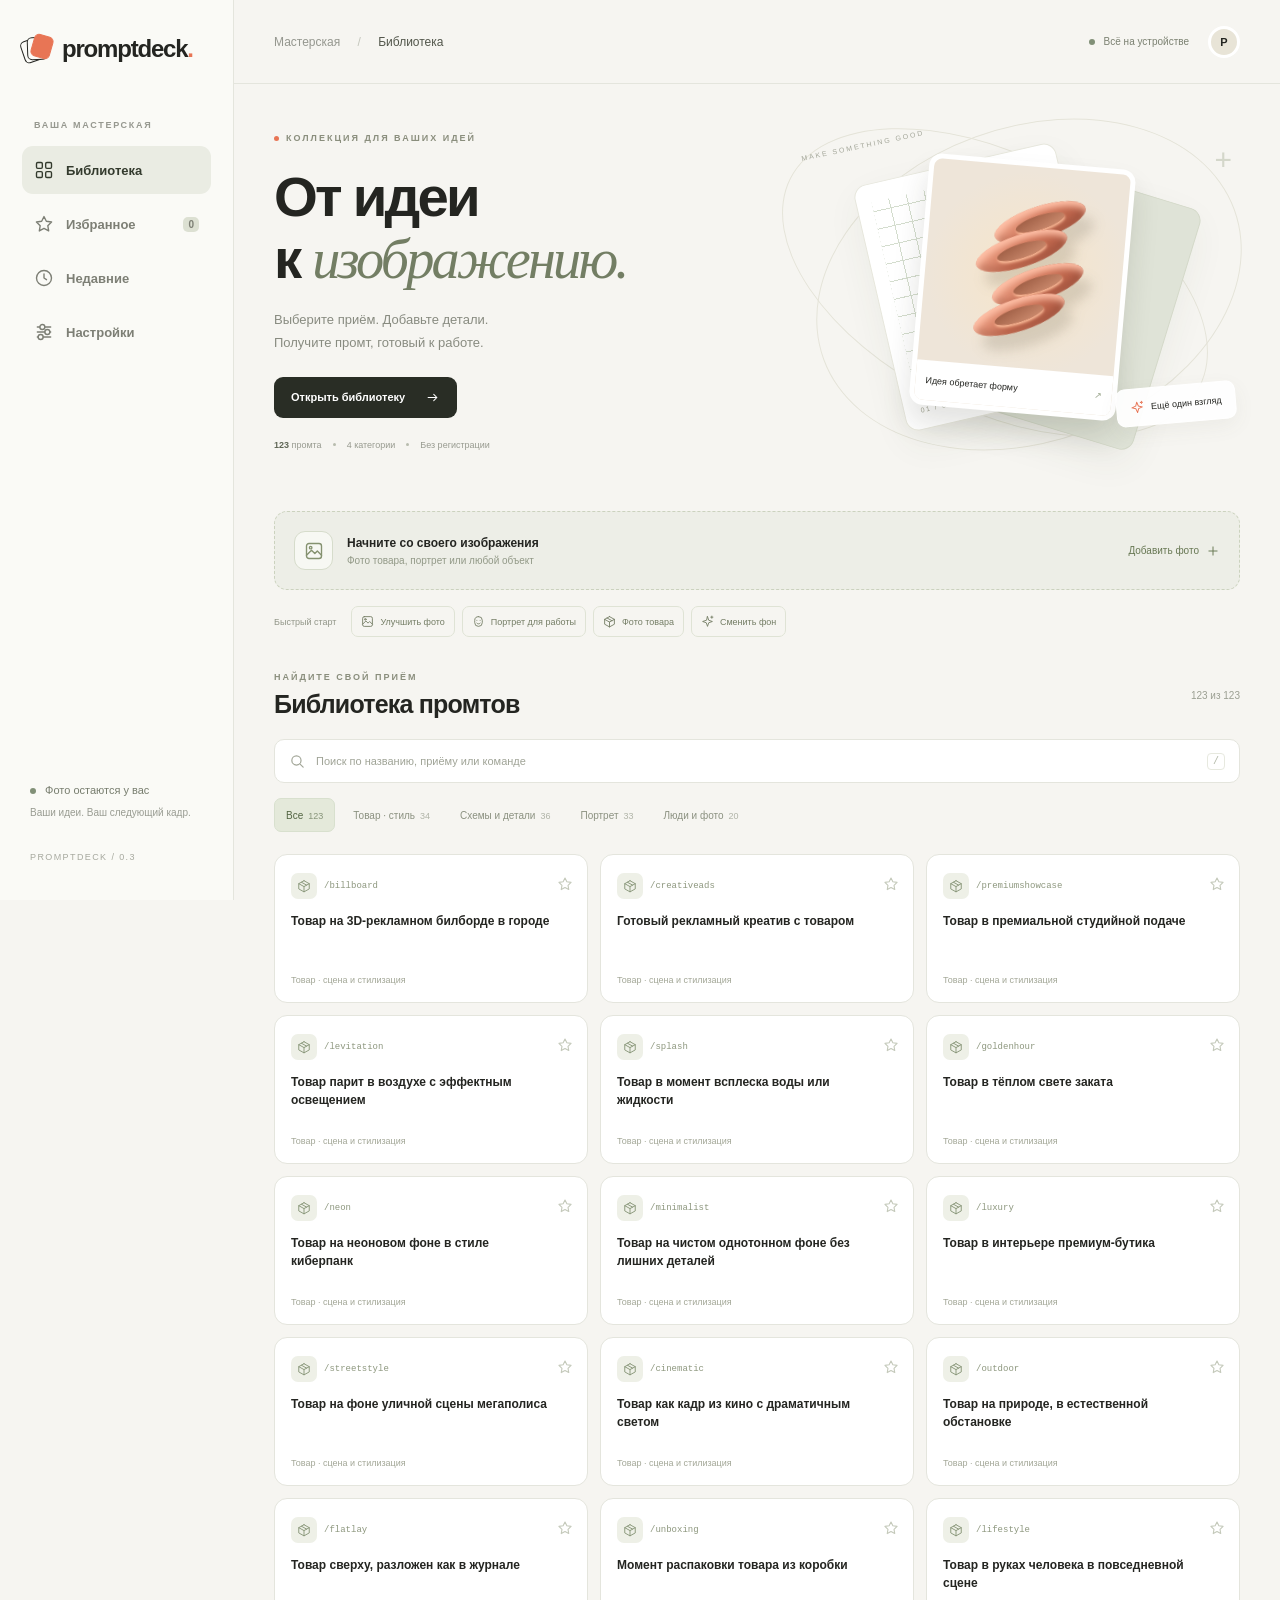
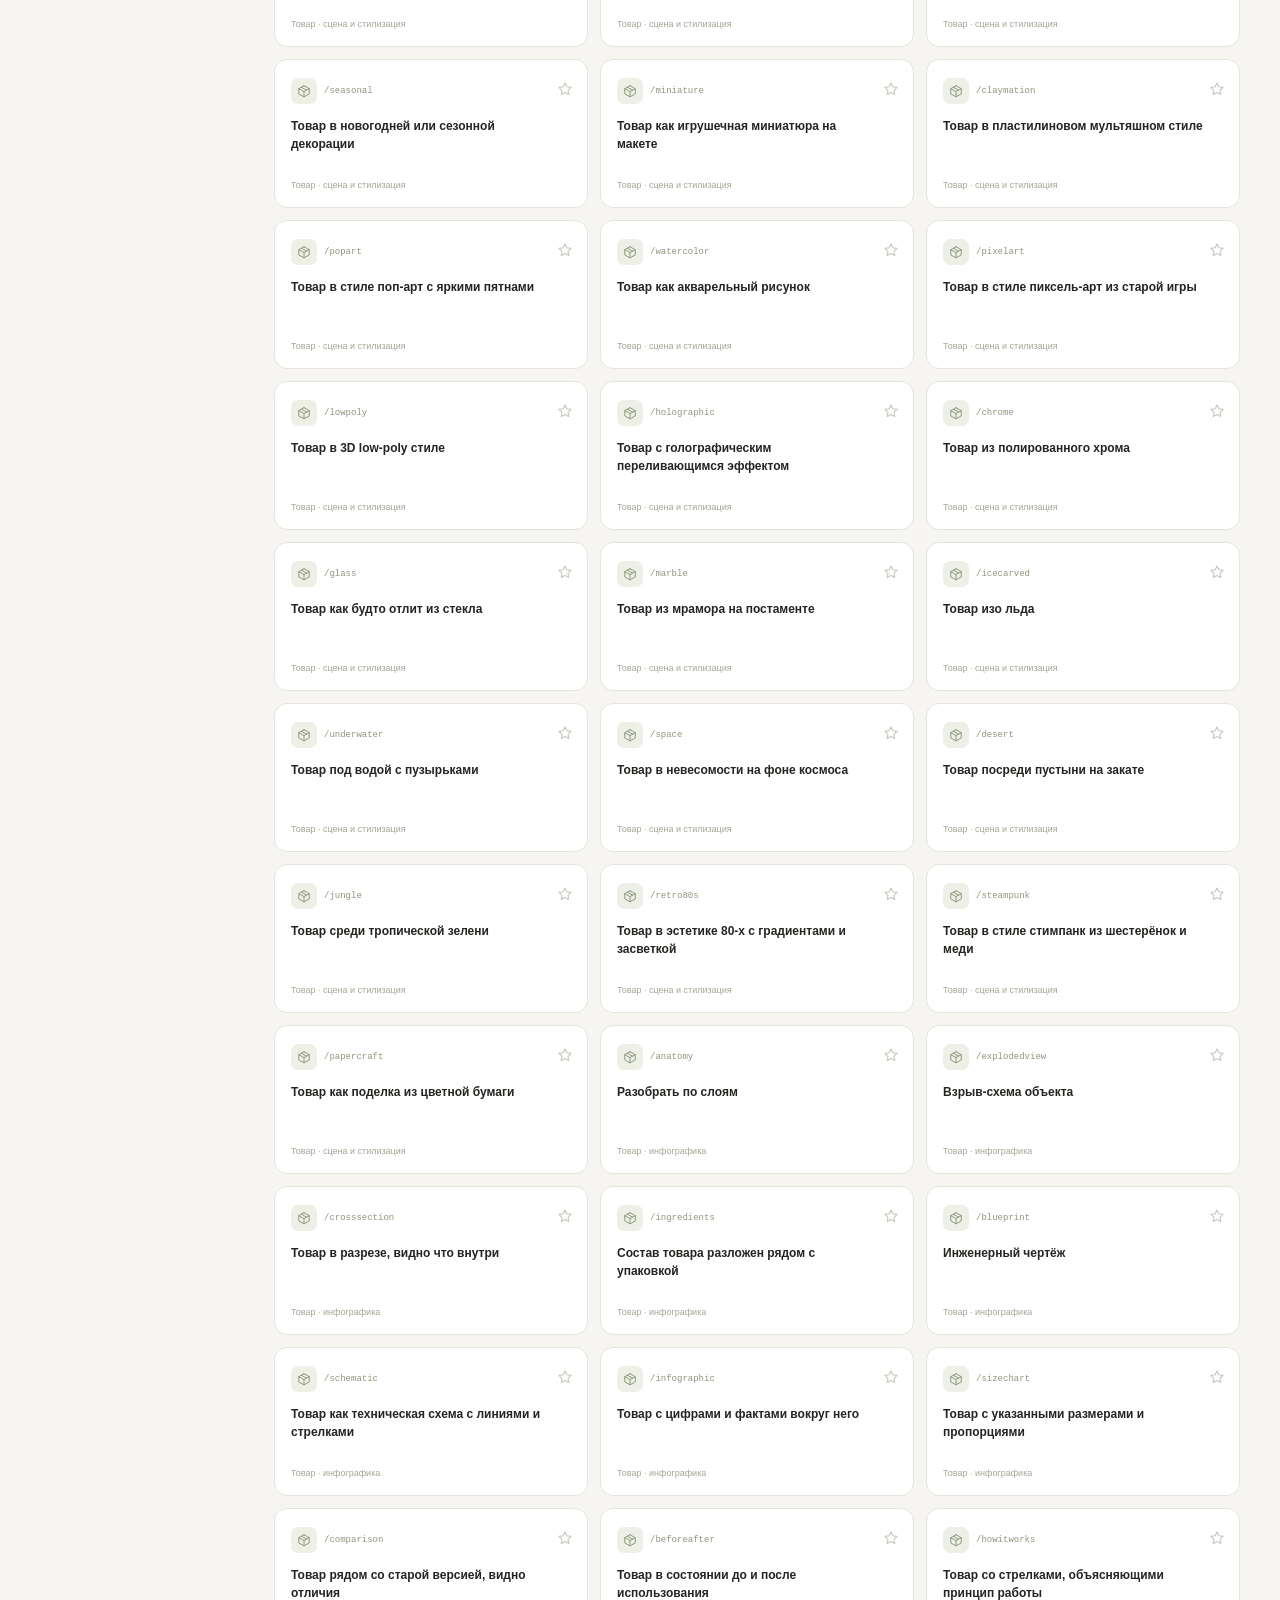
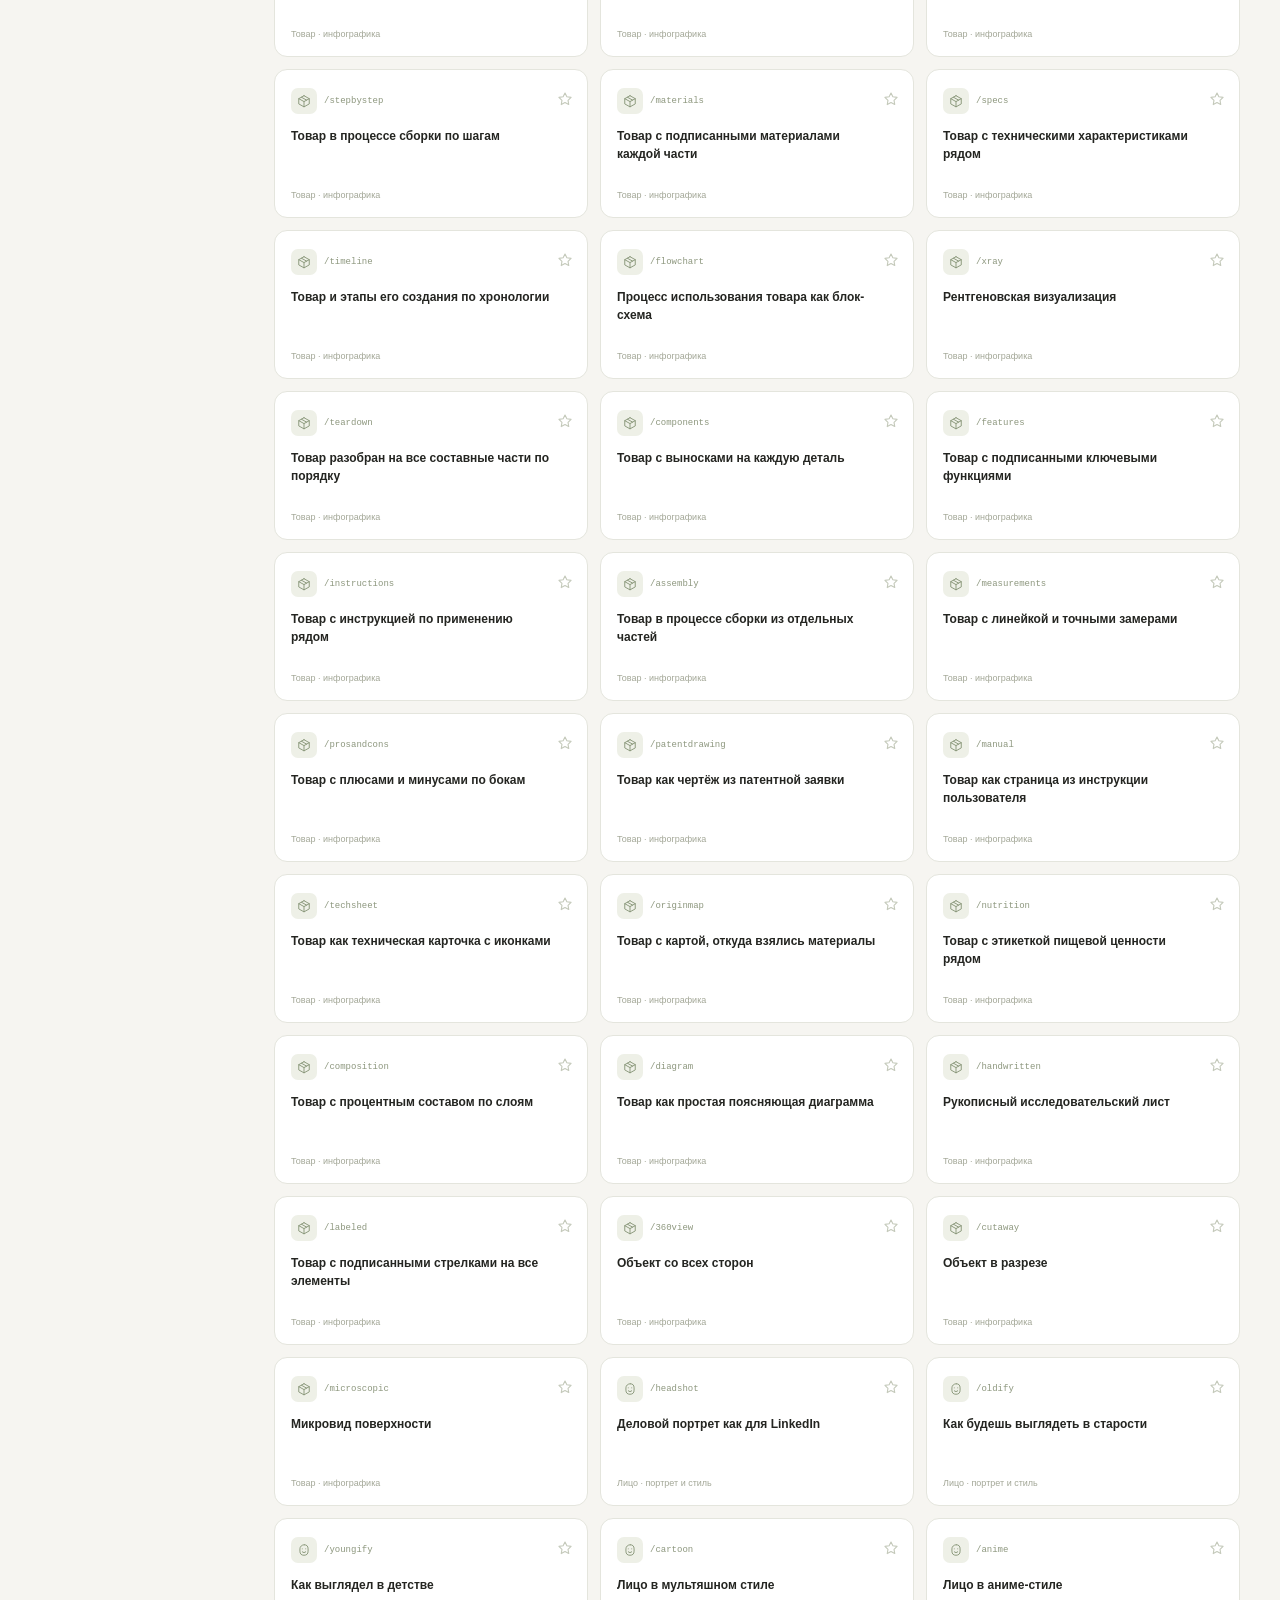
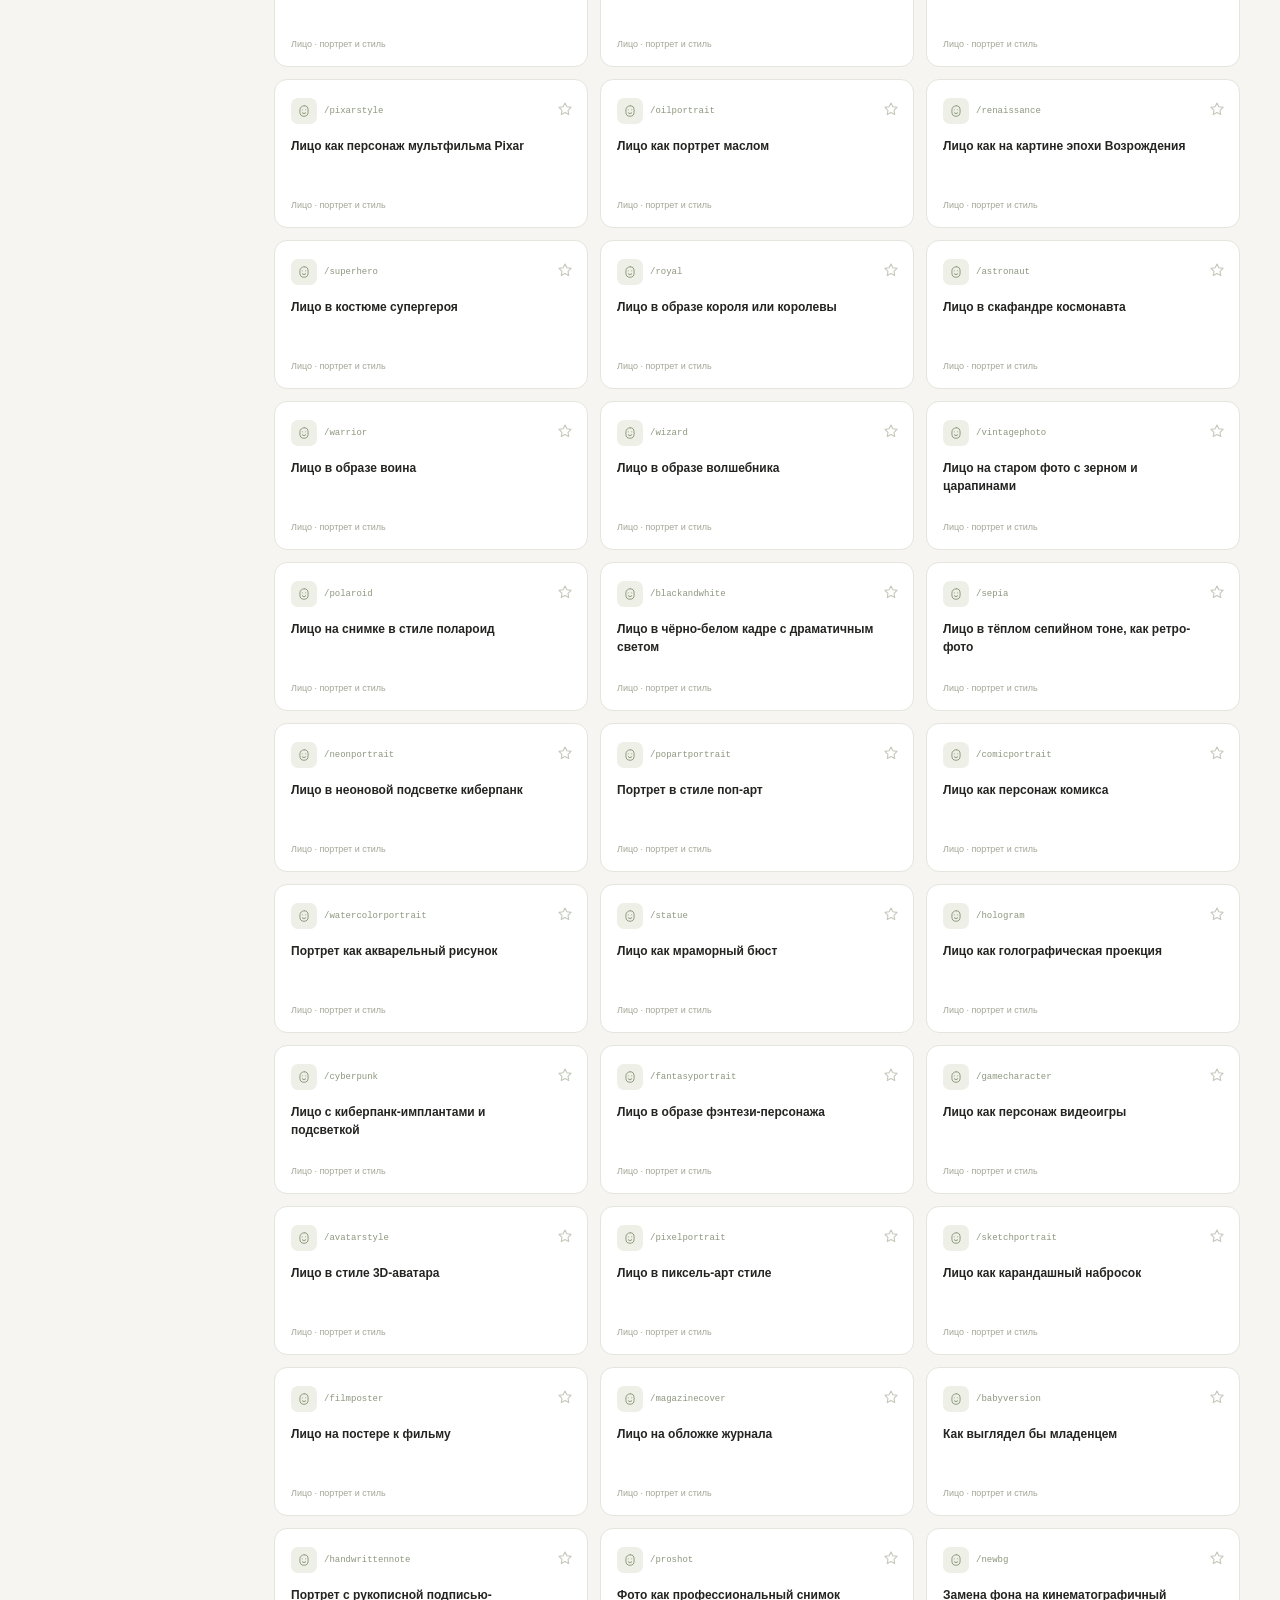
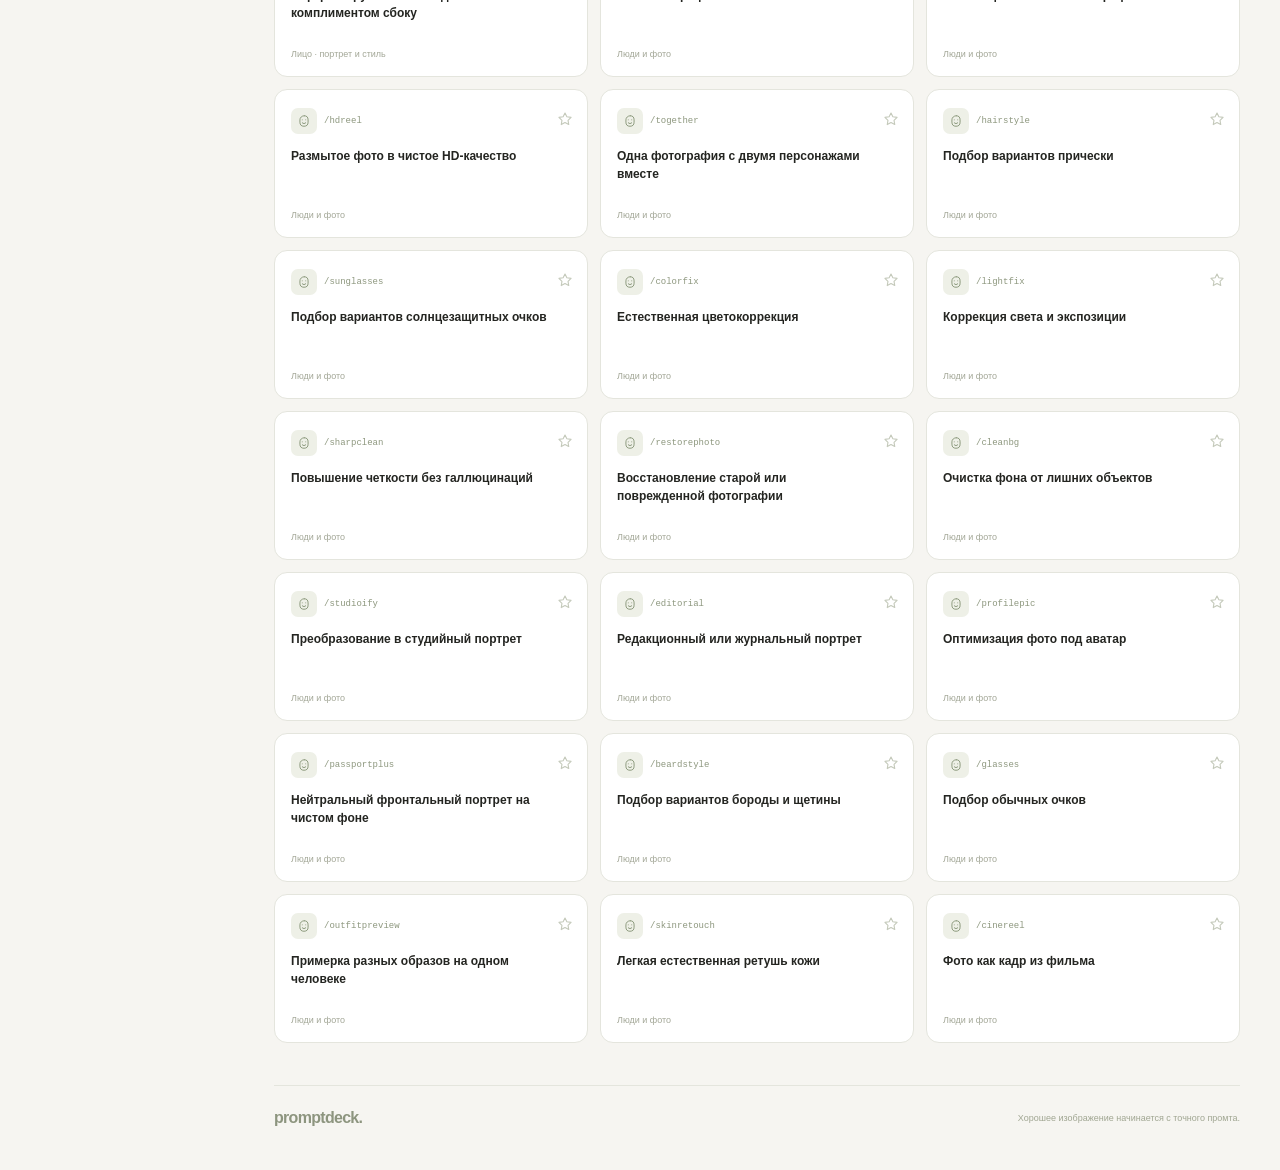
==== commit 2671b981: "Integrate all prompts equally in catalog; remove video spotlight and source filters" ====
--- a/index.html
+++ b/index.html
@@ -12,7 +12,7 @@
 <link rel="manifest" href="manifest.webmanifest">
 <link rel="icon" href="icons/icon-192.png">
 <link rel="apple-touch-icon" href="icons/icon-192.png">
-<link rel="stylesheet" href="styles.css?v=030">
+<link rel="stylesheet" href="styles.css?v=031">
 </head>
 <body>
 <div id="app">
@@ -35,11 +35,9 @@
 <div class="heroCopy"><div class="eyebrow"><span></span> КОЛЛЕКЦИЯ ДЛЯ ВАШИХ ИДЕЙ</div><h1>От идеи<br>к <em>изображению.</em></h1><p>Выберите приём. Добавьте детали.<br>Получите промт, готовый к работе.</p><button id="browse" class="darkButton">Открыть библиотеку <span data-icon="arrow"></span></button><div class="heroMeta"><span><b id="totalCount">123</b> промта</span><i></i><span>4 категории</span><i></i><span>Без регистрации</span></div></div>
 <div class="heroArt" aria-hidden="true"><div class="orbit orbitOne"></div><div class="orbit orbitTwo"></div><div class="artLabel">MAKE SOMETHING GOOD</div><div class="artCard backCard"></div><div class="artCard middleCard"><div class="artGrid"></div><span>01 / COMPOSITION</span></div><div class="artCard frontCard"><div class="artHalo"></div><div class="sculpture"><i></i><i></i><i></i><i></i></div><div class="artCardFoot"><b>Идея обретает форму</b><span>↗</span></div></div><span class="floatingTag"><span data-icon="spark"></span> Ещё один взгляд</span><span class="artPlus">+</span></div>
 </div>
-<div class="sectionHeading"><div><div class="eyebrow">НОВАЯ ПОДБОРКА</div><h2>Взглянуть иначе<span class="countPill">8</span></h2><p>Восемь визуальных приёмов из вашего видео</p></div><button id="videoFilter" class="textButton">Все из видео <span data-icon="arrow"></span></button></div>
-<div id="featured" class="featuredGrid" aria-label="Промты из видео"></div>
 <div class="photoBox" id="photoBox"><input id="photoInput" type="file" accept="image/*" hidden><button id="pickPhoto" class="photoPick"><span class="photoIcon" data-icon="image"></span><span><b>Начните со своего изображения</b><small>Фото товара, портрет или любой объект</small></span><span class="uploadLabel">Добавить фото <span data-icon="plus"></span></span></button><div id="photoPreview" class="photoPreview hidden"><img id="photoImg" alt="Выбранное изображение"><div><b id="photoName"></b><small id="photoMeta"></small></div><span class="photoReady">Готово к работе</span><button id="removePhoto" class="icon" aria-label="Удалить фото"><span data-icon="close"></span></button></div></div>
 <div class="quickRow"><span>Быстрый старт</span><div id="quick" class="quickGrid"></div></div>
-<div id="catalog" class="catalog"><div class="sectionHeading catalogHeading"><div><div class="eyebrow">НАЙДИТЕ СВОЙ ПРИЁМ</div><h2>Библиотека промтов</h2></div><span id="resultCount" class="resultCount"></span></div><div class="searchBlock"><div class="search"><span data-icon="search"></span><input id="q" type="search" placeholder="Поиск по названию, приёму или команде" aria-label="Поиск промтов"><button id="clear" class="hidden" aria-label="Очистить поиск"><span data-icon="close"></span></button><kbd>/</kbd></div><div class="filterRow"><div id="cats" class="chips" aria-label="Категории"></div><button id="collectionToggle" class="collectionToggle" aria-pressed="false"><span data-icon="play"></span> Из видео</button></div></div><div id="list" class="list"></div></div>
+<div id="catalog" class="catalog"><div class="sectionHeading catalogHeading"><div><div class="eyebrow">НАЙДИТЕ СВОЙ ПРИЁМ</div><h2>Библиотека промтов</h2></div><span id="resultCount" class="resultCount"></span></div><div class="searchBlock"><div class="search"><span data-icon="search"></span><input id="q" type="search" placeholder="Поиск по названию, приёму или команде" aria-label="Поиск промтов"><button id="clear" class="hidden" aria-label="Очистить поиск"><span data-icon="close"></span></button><kbd>/</kbd></div><div class="filterRow"><div id="cats" class="chips" aria-label="Категории"></div></div></div><div id="list" class="list"></div></div>
 <footer><span>promptdeck.</span><span>Хорошее изображение начинается с точного промта.</span></footer>
 </section>
 <section id="fav" class="screen"><div class="screenIntro"><div class="eyebrow">ВАША КОЛЛЕКЦИЯ</div><h1>Избранное</h1><p>Приёмы, к которым хочется вернуться.</p></div><div id="favList" class="list"></div><div id="favEmpty" class="empty hidden"><span data-icon="star"></span><h3>Сохраните первый промт</h3><p>Нажмите на звезду рядом с понравившимся приёмом.</p><button class="darkButton" data-go-home>Открыть библиотеку</button></div></section>
@@ -50,9 +48,9 @@
 </div>
 <div id="shade" class="shade hidden"></div>
 <aside id="sheet" role="dialog" aria-modal="true" aria-labelledby="sheetTitle" inert>
-<div class="sheetHandle"></div><div class="sheetTop"><div><small id="sheetCat"></small><h2 id="sheetTitle"></h2><code id="sheetCmd"></code></div><button id="close" class="icon" aria-label="Закрыть промт"><span data-icon="close"></span></button></div><div id="sourceBadge" class="sourceBadge hidden"><span data-icon="play"></span> Приём из видео · 18 октября 2026</div><div id="rule" class="rule"></div><div id="photoState" class="photoState"></div><div class="sheetOptions"><div><label class="lab">Формат изображения</label><div id="ratios" class="chips"><button class="on" data-v="">Исходный</button><button data-v="1:1">1:1</button><button data-v="4:5">4:5</button><button data-v="9:16">9:16</button><button data-v="16:9">16:9</button></div></div><div id="variantsBox" class="hidden"><label class="lab">Количество вариантов</label><div id="variants" class="chips"><button class="on" data-v="4">4</button><button data-v="6">6</button><button data-v="1">1</button></div></div><div><label class="lab">Визуальная подача</label><div id="looks" class="chips"><button class="on" data-v="">По промту</button><button data-v="максимально реалистично">Реализм</button><button data-v="кинематографично">Кино</button><button data-v="студийная подача">Студия</button></div></div></div><details><summary>Дополнительные ограничения <span data-icon="plus"></span></summary><div id="extra" class="toggles"><button data-v="не менять одежду">Сохранить одежду</button><button data-v="сохранить естественную текстуру кожи">Текстура кожи</button><button data-v="не менять фон">Сохранить фон</button><button data-v="не менять композицию кадра">Композиция</button><button data-v="максимально консервативное редактирование">Минимум изменений</button></div></details><label class="lab" for="note">Ваши детали</label><textarea id="note" placeholder="Например: тёплый свет, светлый фон, без подписей…"></textarea><div class="promptHeading"><label class="lab" for="prompt">Готовый промт</label><span id="promptLength"></span></div><textarea id="prompt" readonly></textarea><div class="sheetBottom"><div class="actions"><button id="copy" class="primary"><span data-icon="copy"></span> Копировать промт</button><button id="share"><span data-icon="share"></span><span>Поделиться</span></button><button id="star" aria-label="Добавить в избранное"></button></div><p class="shareHint" id="shareHint">Скопируйте промт в ИИ-сервис. Фото можно передать вместе с ним через меню «Поделиться», если сервис это поддерживает.</p></div>
+<div class="sheetHandle"></div><div class="sheetTop"><div><small id="sheetCat"></small><h2 id="sheetTitle"></h2><code id="sheetCmd"></code></div><button id="close" class="icon" aria-label="Закрыть промт"><span data-icon="close"></span></button></div><div id="rule" class="rule"></div><div id="photoState" class="photoState"></div><div class="sheetOptions"><div><label class="lab">Формат изображения</label><div id="ratios" class="chips"><button class="on" data-v="">Исходный</button><button data-v="1:1">1:1</button><button data-v="4:5">4:5</button><button data-v="9:16">9:16</button><button data-v="16:9">16:9</button></div></div><div id="variantsBox" class="hidden"><label class="lab">Количество вариантов</label><div id="variants" class="chips"><button class="on" data-v="4">4</button><button data-v="6">6</button><button data-v="1">1</button></div></div><div><label class="lab">Визуальная подача</label><div id="looks" class="chips"><button class="on" data-v="">По промту</button><button data-v="максимально реалистично">Реализм</button><button data-v="кинематографично">Кино</button><button data-v="студийная подача">Студия</button></div></div></div><details><summary>Дополнительные ограничения <span data-icon="plus"></span></summary><div id="extra" class="toggles"><button data-v="не менять одежду">Сохранить одежду</button><button data-v="сохранить естественную текстуру кожи">Текстура кожи</button><button data-v="не менять фон">Сохранить фон</button><button data-v="не менять композицию кадра">Композиция</button><button data-v="максимально консервативное редактирование">Минимум изменений</button></div></details><label class="lab" for="note">Ваши детали</label><textarea id="note" placeholder="Например: тёплый свет, светлый фон, без подписей…"></textarea><div class="promptHeading"><label class="lab" for="prompt">Готовый промт</label><span id="promptLength"></span></div><textarea id="prompt" readonly></textarea><div class="sheetBottom"><div class="actions"><button id="copy" class="primary"><span data-icon="copy"></span> Копировать промт</button><button id="share"><span data-icon="share"></span><span>Поделиться</span></button><button id="star" aria-label="Добавить в избранное"></button></div><p class="shareHint" id="shareHint">Скопируйте промт в ИИ-сервис. Фото можно передать вместе с ним через меню «Поделиться», если сервис это поддерживает.</p></div>
 </aside>
 <div id="toast" class="toast" role="status" aria-live="polite"></div>
-<script src="data/product_scene.js?v=030"></script><script src="data/product_info.js?v=030"></script><script src="data/portrait.js?v=030"></script><script src="data/people_photo.js?v=030"></script><script src="app.js?v=030"></script>
+<script src="data/product_scene.js?v=031"></script><script src="data/product_info.js?v=031"></script><script src="data/portrait.js?v=031"></script><script src="data/people_photo.js?v=031"></script><script src="app.js?v=031"></script>
 </body>
 </html>
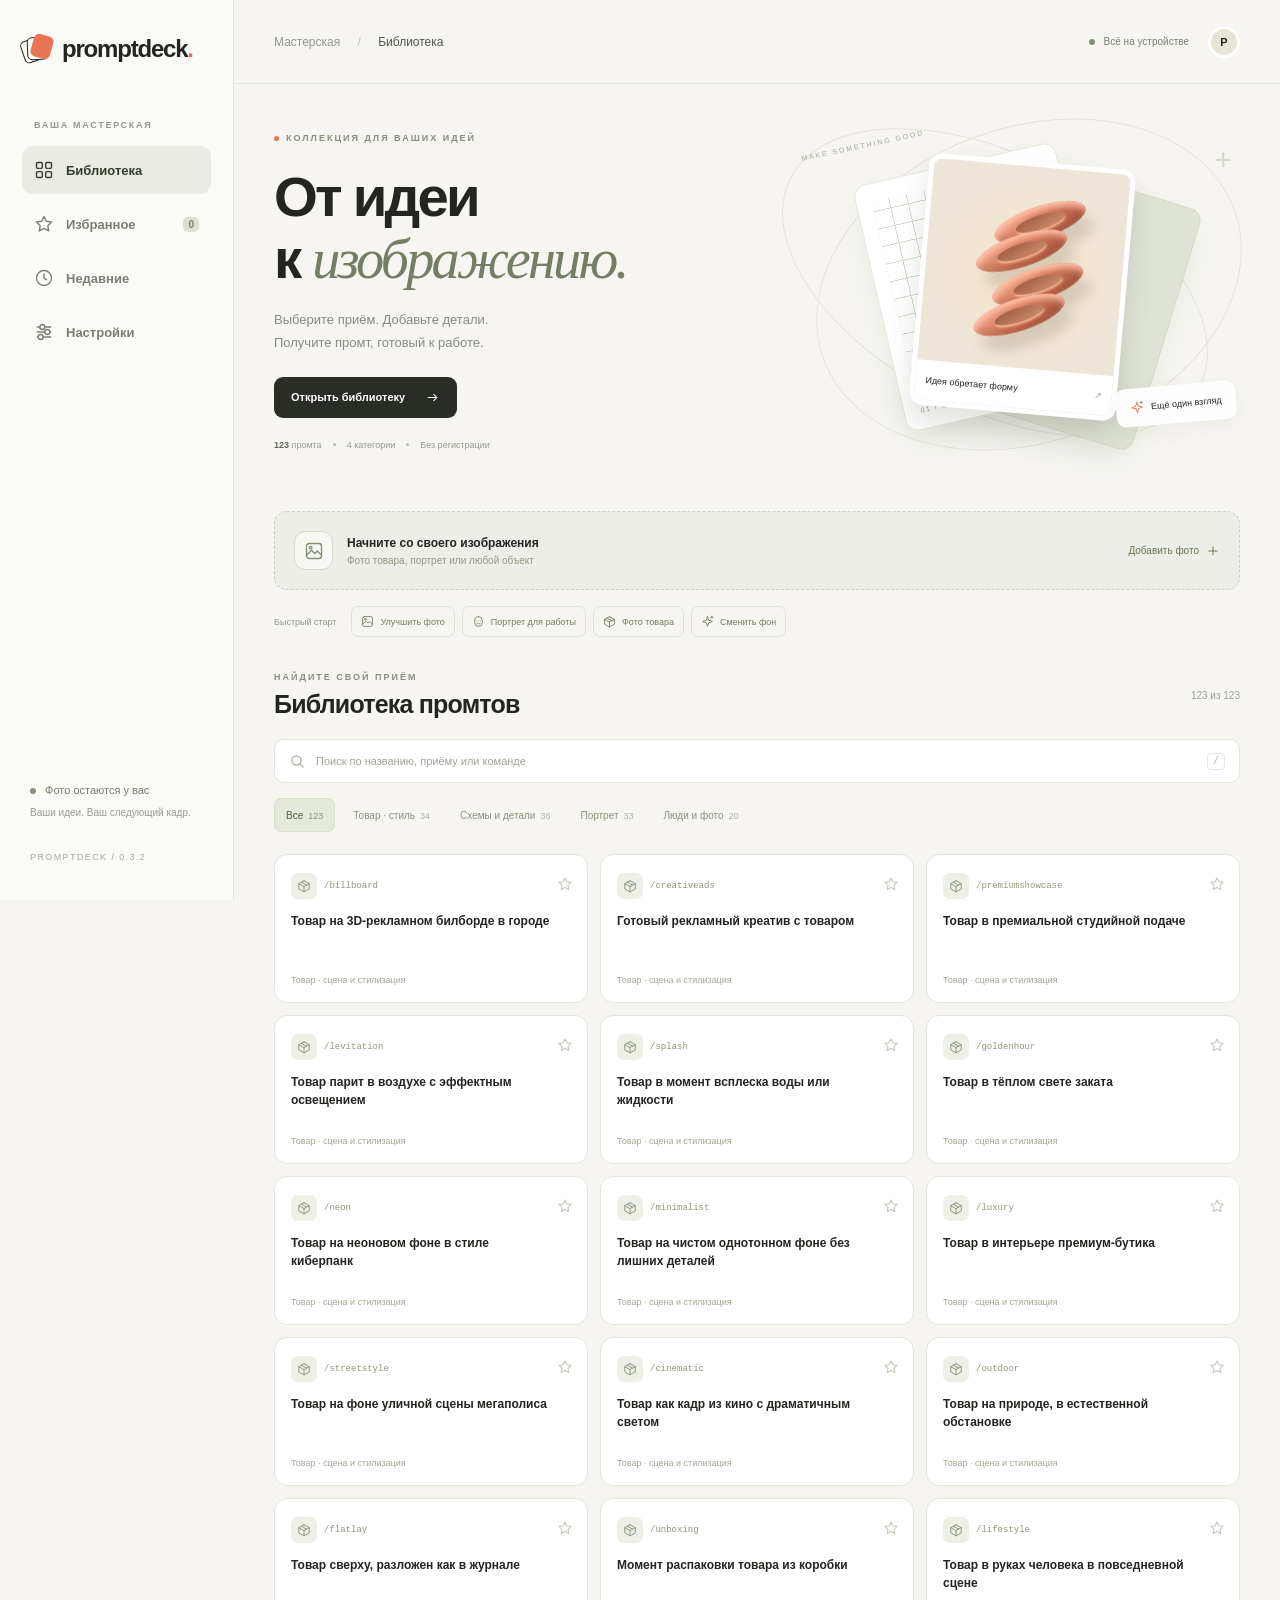
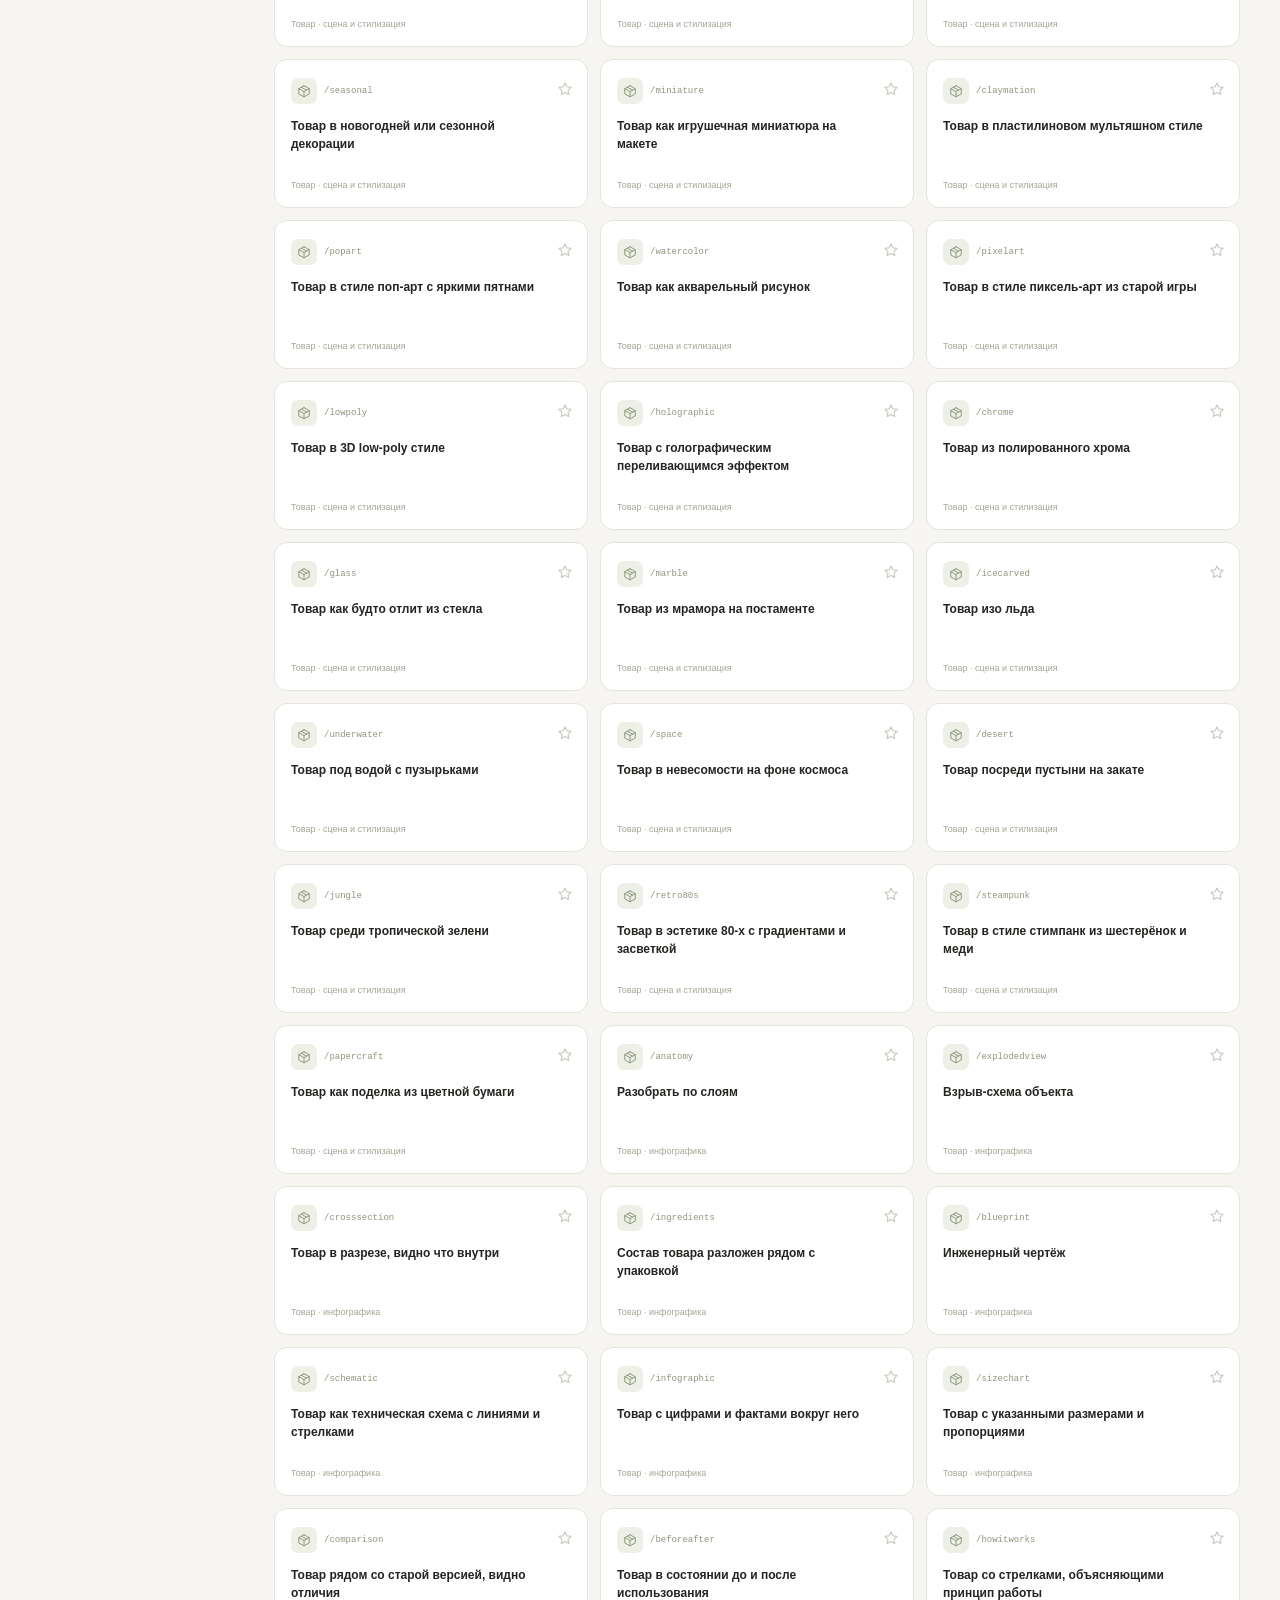
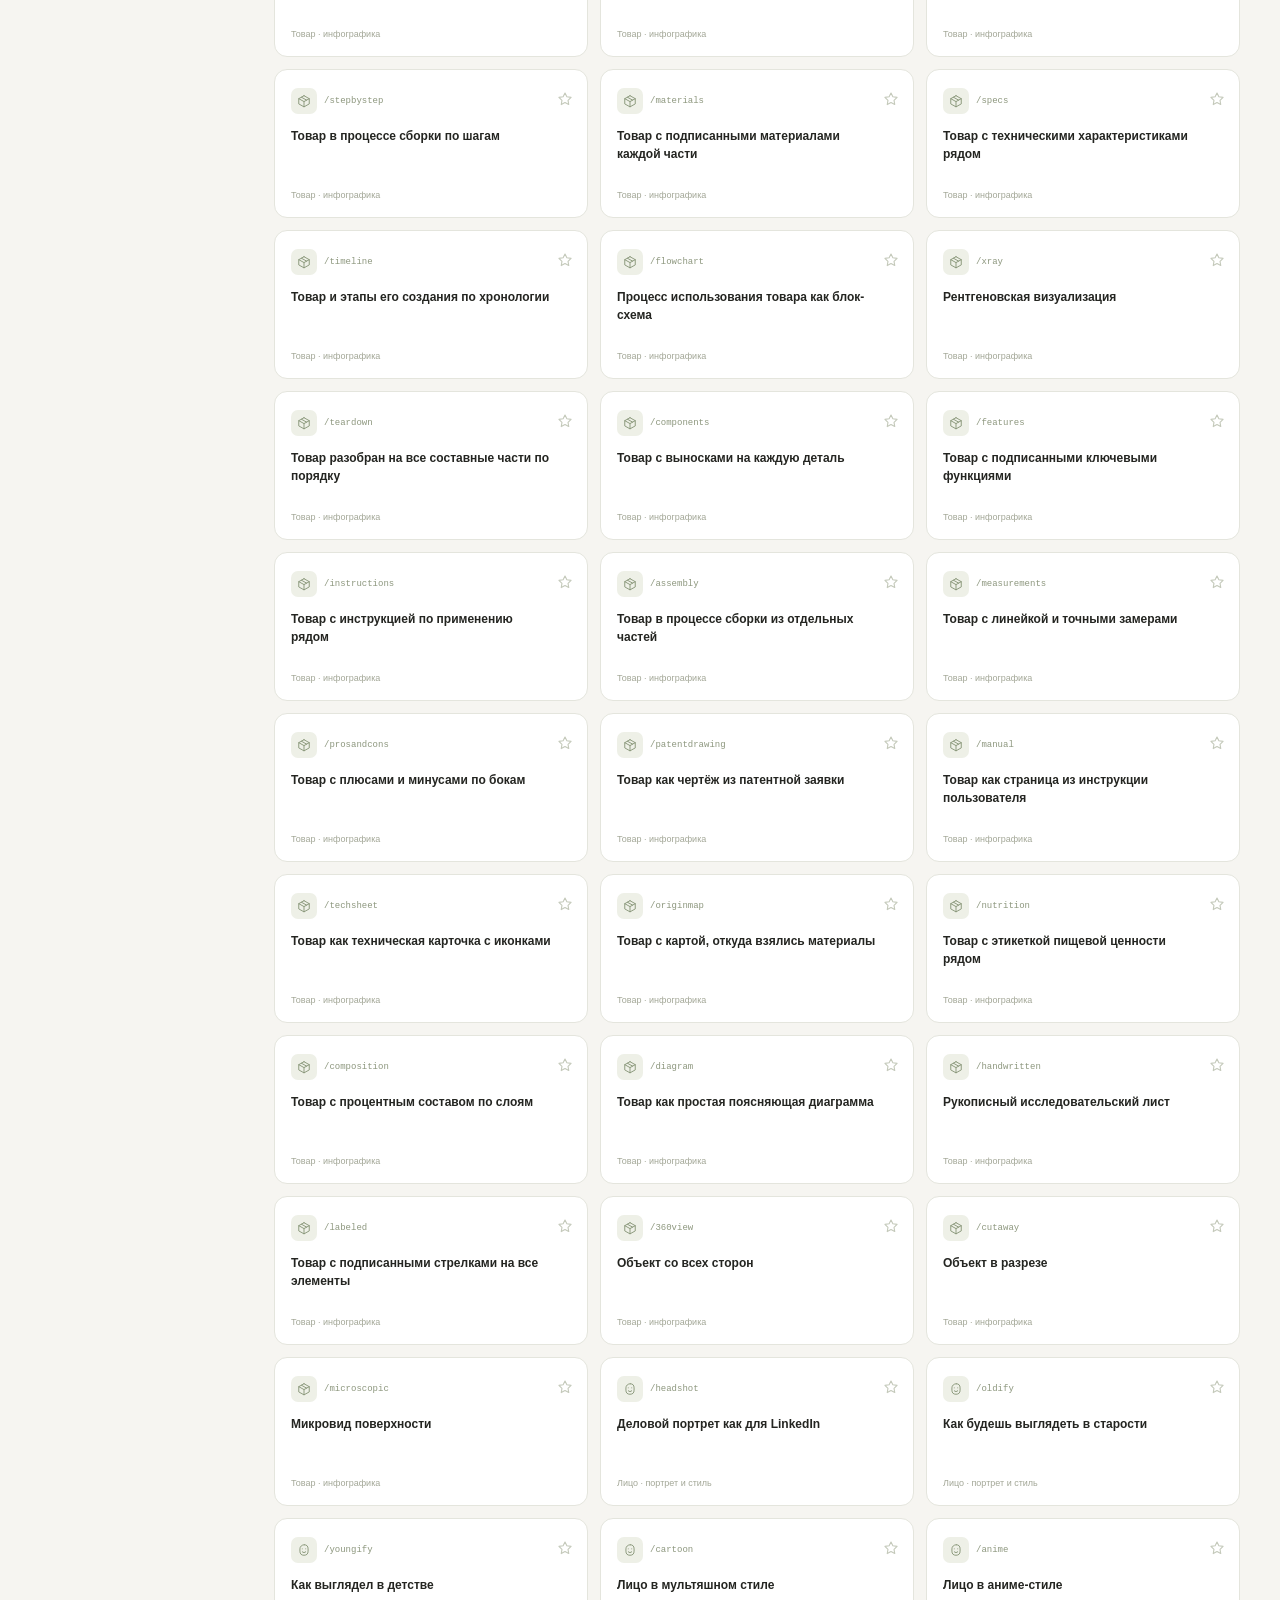
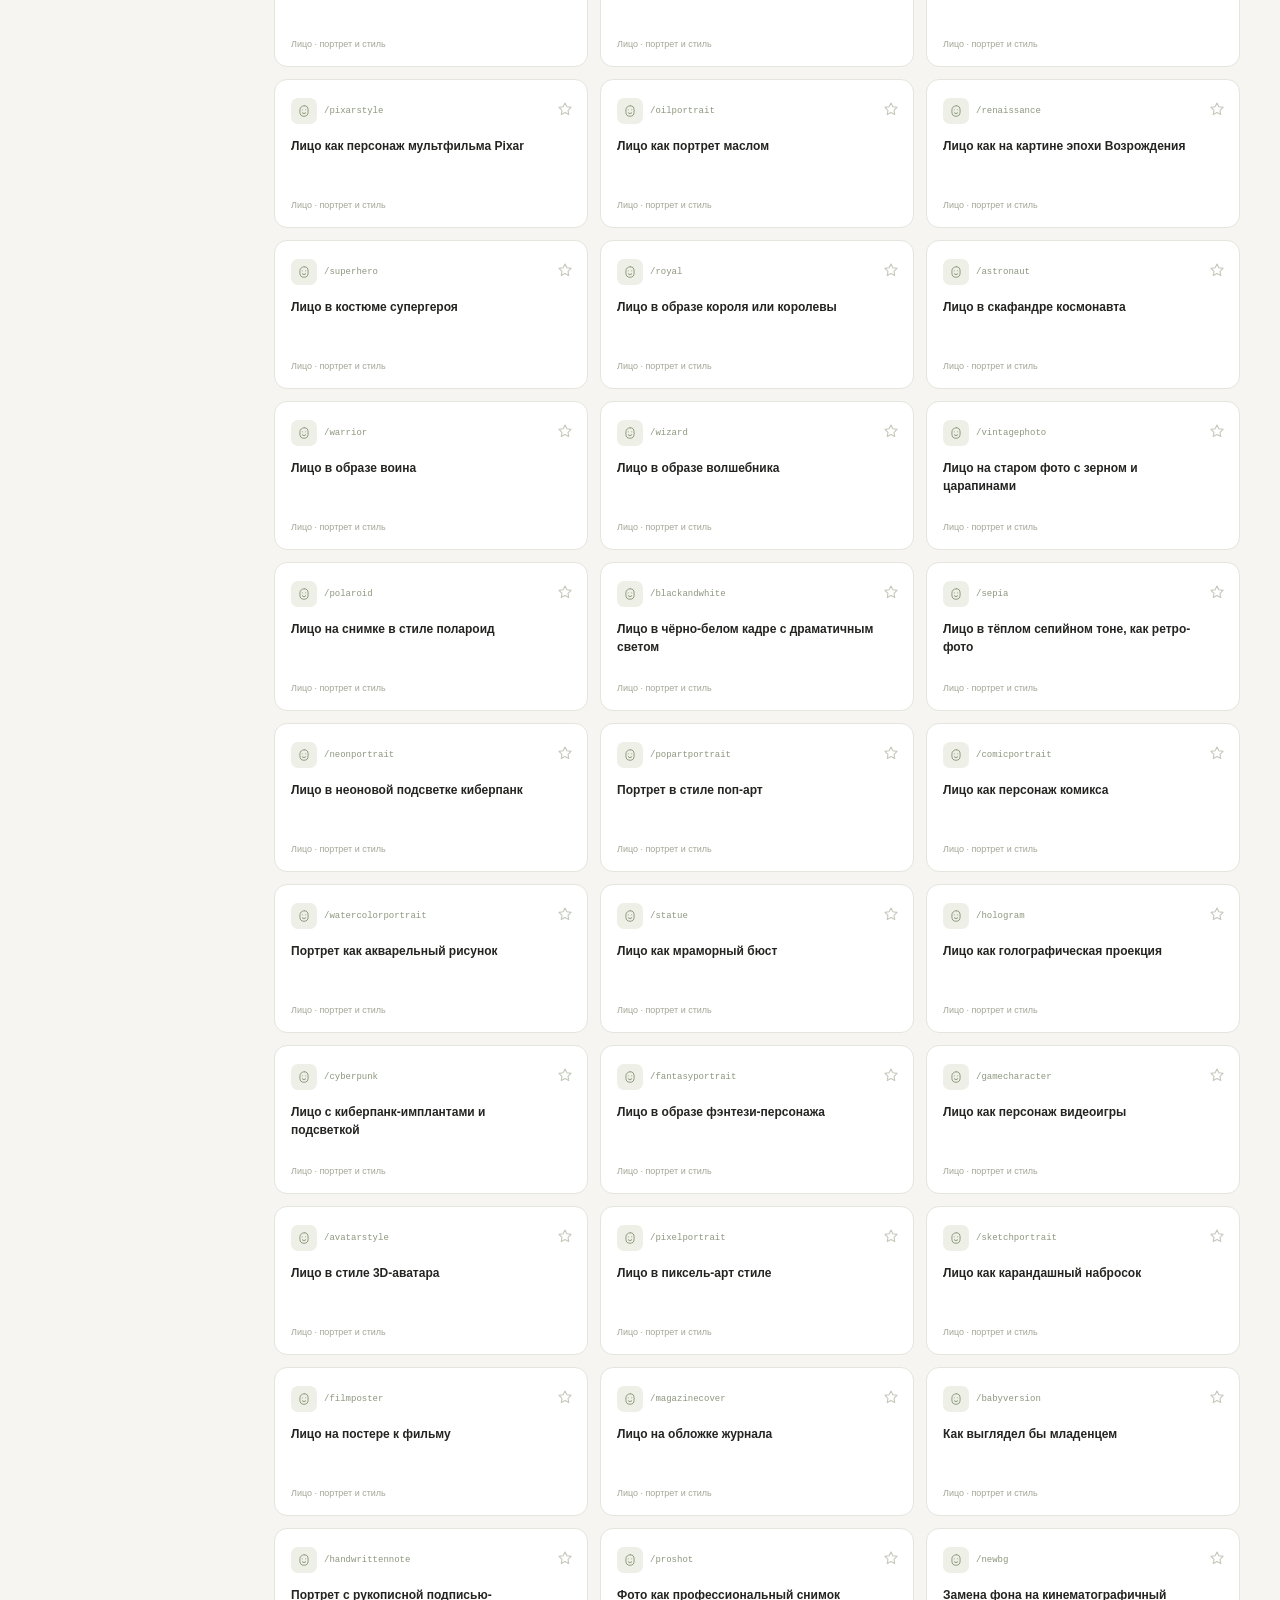
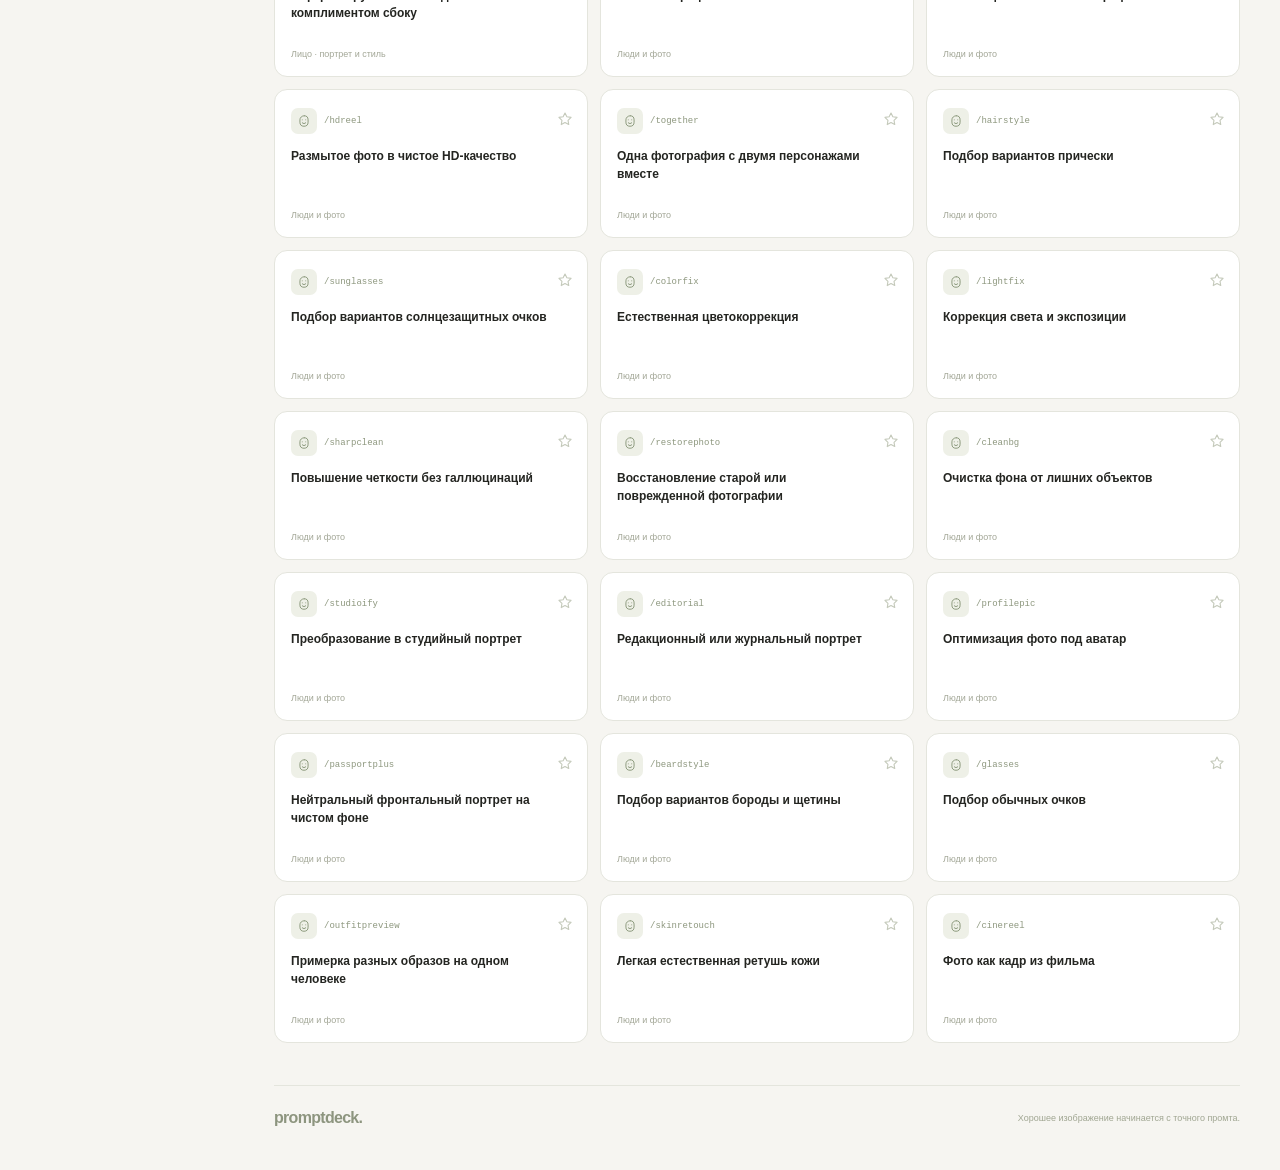
==== commit 62a4682b: "Reload stale installed PWA clients when an updated service worker activates" ====
--- a/index.html
+++ b/index.html
@@ -12,7 +12,7 @@
 <link rel="manifest" href="manifest.webmanifest">
 <link rel="icon" href="icons/icon-192.png">
 <link rel="apple-touch-icon" href="icons/icon-192.png">
-<link rel="stylesheet" href="styles.css?v=031">
+<link rel="stylesheet" href="styles.css?v=032">
 </head>
 <body>
 <div id="app">
@@ -25,7 +25,7 @@
 <button data-screen="recent"><span data-icon="clock"></span><span>Недавние</span></button>
 <button data-screen="settings"><span data-icon="sliders"></span><span>Настройки</span></button>
 </nav>
-<div class="sidebarFoot"><span class="localDot"></span> Фото остаются у вас<small>Ваши идеи. Ваш следующий кадр.</small><span class="version">PROMPTDECK / 0.3</span></div>
+<div class="sidebarFoot"><span class="localDot"></span> Фото остаются у вас<small>Ваши идеи. Ваш следующий кадр.</small><span class="version">PROMPTDECK / 0.3.2</span></div>
 </aside>
 <div class="workspace">
 <header><span class="breadcrumb">Мастерская <span>/</span> <b id="pageName">Библиотека</b></span><div class="headerRight"><span class="localBadge"><i></i> Всё на устройстве</span><button id="install" class="icon hidden" aria-label="Установить приложение"><span data-icon="download"></span></button><span class="avatar" aria-label="Личная библиотека">P</span></div></header>
@@ -51,6 +51,6 @@
 <div class="sheetHandle"></div><div class="sheetTop"><div><small id="sheetCat"></small><h2 id="sheetTitle"></h2><code id="sheetCmd"></code></div><button id="close" class="icon" aria-label="Закрыть промт"><span data-icon="close"></span></button></div><div id="rule" class="rule"></div><div id="photoState" class="photoState"></div><div class="sheetOptions"><div><label class="lab">Формат изображения</label><div id="ratios" class="chips"><button class="on" data-v="">Исходный</button><button data-v="1:1">1:1</button><button data-v="4:5">4:5</button><button data-v="9:16">9:16</button><button data-v="16:9">16:9</button></div></div><div id="variantsBox" class="hidden"><label class="lab">Количество вариантов</label><div id="variants" class="chips"><button class="on" data-v="4">4</button><button data-v="6">6</button><button data-v="1">1</button></div></div><div><label class="lab">Визуальная подача</label><div id="looks" class="chips"><button class="on" data-v="">По промту</button><button data-v="максимально реалистично">Реализм</button><button data-v="кинематографично">Кино</button><button data-v="студийная подача">Студия</button></div></div></div><details><summary>Дополнительные ограничения <span data-icon="plus"></span></summary><div id="extra" class="toggles"><button data-v="не менять одежду">Сохранить одежду</button><button data-v="сохранить естественную текстуру кожи">Текстура кожи</button><button data-v="не менять фон">Сохранить фон</button><button data-v="не менять композицию кадра">Композиция</button><button data-v="максимально консервативное редактирование">Минимум изменений</button></div></details><label class="lab" for="note">Ваши детали</label><textarea id="note" placeholder="Например: тёплый свет, светлый фон, без подписей…"></textarea><div class="promptHeading"><label class="lab" for="prompt">Готовый промт</label><span id="promptLength"></span></div><textarea id="prompt" readonly></textarea><div class="sheetBottom"><div class="actions"><button id="copy" class="primary"><span data-icon="copy"></span> Копировать промт</button><button id="share"><span data-icon="share"></span><span>Поделиться</span></button><button id="star" aria-label="Добавить в избранное"></button></div><p class="shareHint" id="shareHint">Скопируйте промт в ИИ-сервис. Фото можно передать вместе с ним через меню «Поделиться», если сервис это поддерживает.</p></div>
 </aside>
 <div id="toast" class="toast" role="status" aria-live="polite"></div>
-<script src="data/product_scene.js?v=031"></script><script src="data/product_info.js?v=031"></script><script src="data/portrait.js?v=031"></script><script src="data/people_photo.js?v=031"></script><script src="app.js?v=031"></script>
+<script src="data/product_scene.js?v=032"></script><script src="data/product_info.js?v=032"></script><script src="data/portrait.js?v=032"></script><script src="data/people_photo.js?v=032"></script><script src="app.js?v=032"></script>
 </body>
 </html>
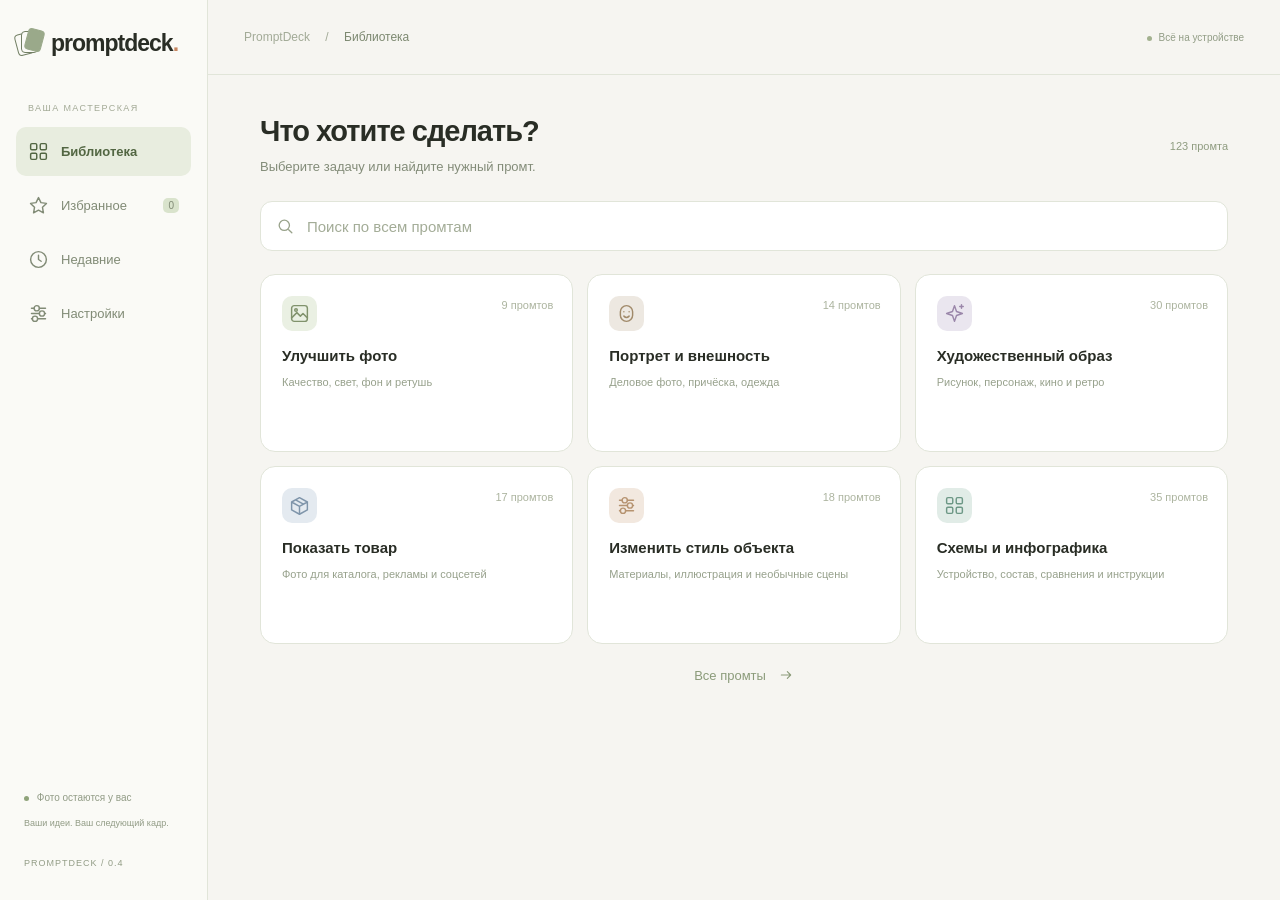
==== commit 70f24f66: "Simplify PromptDeck into six task categories and progressively disclosed prompt controls" ====
--- a/index.html
+++ b/index.html
@@ -12,7 +12,7 @@
 <link rel="manifest" href="manifest.webmanifest">
 <link rel="icon" href="icons/icon-192.png">
 <link rel="apple-touch-icon" href="icons/icon-192.png">
-<link rel="stylesheet" href="styles.css?v=032">
+<link rel="stylesheet" href="styles.css?v=040">
 </head>
 <body>
 <div id="app">
@@ -25,32 +25,48 @@
 <button data-screen="recent"><span data-icon="clock"></span><span>Недавние</span></button>
 <button data-screen="settings"><span data-icon="sliders"></span><span>Настройки</span></button>
 </nav>
-<div class="sidebarFoot"><span class="localDot"></span> Фото остаются у вас<small>Ваши идеи. Ваш следующий кадр.</small><span class="version">PROMPTDECK / 0.3.2</span></div>
+<div class="sidebarFoot"><span class="localDot"></span> Фото остаются у вас<small>Ваши идеи. Ваш следующий кадр.</small><span class="version">PROMPTDECK / 0.4</span></div>
 </aside>
 <div class="workspace">
-<header><span class="breadcrumb">Мастерская <span>/</span> <b id="pageName">Библиотека</b></span><div class="headerRight"><span class="localBadge"><i></i> Всё на устройстве</span><button id="install" class="icon hidden" aria-label="Установить приложение"><span data-icon="download"></span></button><span class="avatar" aria-label="Личная библиотека">P</span></div></header>
+<header><span class="breadcrumb">PromptDeck <span>/</span> <b id="pageName">Библиотека</b></span><div class="headerRight"><span class="localBadge"><i></i> Всё на устройстве</span><button id="install" class="icon hidden" aria-label="Установить приложение"><span data-icon="download"></span></button><span class="avatar" aria-label="Личная библиотека">P</span></div></header>
 <main>
 <section id="home" class="screen active">
-<div class="hero">
-<div class="heroCopy"><div class="eyebrow"><span></span> КОЛЛЕКЦИЯ ДЛЯ ВАШИХ ИДЕЙ</div><h1>От идеи<br>к <em>изображению.</em></h1><p>Выберите приём. Добавьте детали.<br>Получите промт, готовый к работе.</p><button id="browse" class="darkButton">Открыть библиотеку <span data-icon="arrow"></span></button><div class="heroMeta"><span><b id="totalCount">123</b> промта</span><i></i><span>4 категории</span><i></i><span>Без регистрации</span></div></div>
-<div class="heroArt" aria-hidden="true"><div class="orbit orbitOne"></div><div class="orbit orbitTwo"></div><div class="artLabel">MAKE SOMETHING GOOD</div><div class="artCard backCard"></div><div class="artCard middleCard"><div class="artGrid"></div><span>01 / COMPOSITION</span></div><div class="artCard frontCard"><div class="artHalo"></div><div class="sculpture"><i></i><i></i><i></i><i></i></div><div class="artCardFoot"><b>Идея обретает форму</b><span>↗</span></div></div><span class="floatingTag"><span data-icon="spark"></span> Ещё один взгляд</span><span class="artPlus">+</span></div>
+<div class="homeHeading"><div><h1>Что хотите сделать?</h1><p>Выберите задачу или найдите нужный промт.</p></div><span id="totalCount" class="libraryCount">123</span></div>
+<div class="search"><span data-icon="search"></span><input id="q" type="search" placeholder="Поиск по всем промтам" aria-label="Найти промт"><button id="clear" class="hidden" aria-label="Очистить поиск"><span data-icon="close"></span></button></div>
+<div id="categoryGrid" class="categoryGrid" aria-label="Выберите задачу"></div>
+<button id="showAll" class="showAll">Все промты <span data-icon="arrow"></span></button>
+<div id="catalogContent" class="hidden">
+<button id="backCategories" class="backButton"><span data-icon="arrow"></span> Все категории</button>
+<div class="catalogTitle"><div><h2 id="catalogTitle" tabindex="-1"></h2><p id="catalogDescription"></p></div><span id="resultCount"></span></div>
+<label id="subgroupLabel" class="subgroupLabel hidden" for="subgroup">Раздел<select id="subgroup"></select></label>
+<div id="list" class="list"></div>
 </div>
-<div class="photoBox" id="photoBox"><input id="photoInput" type="file" accept="image/*" hidden><button id="pickPhoto" class="photoPick"><span class="photoIcon" data-icon="image"></span><span><b>Начните со своего изображения</b><small>Фото товара, портрет или любой объект</small></span><span class="uploadLabel">Добавить фото <span data-icon="plus"></span></span></button><div id="photoPreview" class="photoPreview hidden"><img id="photoImg" alt="Выбранное изображение"><div><b id="photoName"></b><small id="photoMeta"></small></div><span class="photoReady">Готово к работе</span><button id="removePhoto" class="icon" aria-label="Удалить фото"><span data-icon="close"></span></button></div></div>
-<div class="quickRow"><span>Быстрый старт</span><div id="quick" class="quickGrid"></div></div>
-<div id="catalog" class="catalog"><div class="sectionHeading catalogHeading"><div><div class="eyebrow">НАЙДИТЕ СВОЙ ПРИЁМ</div><h2>Библиотека промтов</h2></div><span id="resultCount" class="resultCount"></span></div><div class="searchBlock"><div class="search"><span data-icon="search"></span><input id="q" type="search" placeholder="Поиск по названию, приёму или команде" aria-label="Поиск промтов"><button id="clear" class="hidden" aria-label="Очистить поиск"><span data-icon="close"></span></button><kbd>/</kbd></div><div class="filterRow"><div id="cats" class="chips" aria-label="Категории"></div></div></div><div id="list" class="list"></div></div>
-<footer><span>promptdeck.</span><span>Хорошее изображение начинается с точного промта.</span></footer>
 </section>
-<section id="fav" class="screen"><div class="screenIntro"><div class="eyebrow">ВАША КОЛЛЕКЦИЯ</div><h1>Избранное</h1><p>Приёмы, к которым хочется вернуться.</p></div><div id="favList" class="list"></div><div id="favEmpty" class="empty hidden"><span data-icon="star"></span><h3>Сохраните первый промт</h3><p>Нажмите на звезду рядом с понравившимся приёмом.</p><button class="darkButton" data-go-home>Открыть библиотеку</button></div></section>
-<section id="recent" class="screen"><div class="screenIntro row"><div><div class="eyebrow">ИСТОРИЯ РАБОТЫ</div><h1>Недавние</h1><p>Последние открытые промты всегда под рукой.</p></div><button id="clearRecent" class="textButton">Очистить</button></div><div id="recentList" class="list"></div><div id="recentEmpty" class="empty hidden"><span data-icon="clock"></span><h3>Здесь появится ваша история</h3><p>Откройте любой промт в библиотеке.</p></div></section>
-<section id="settings" class="screen"><div class="screenIntro"><div class="eyebrow">ПОД ВАШИ ЗАДАЧИ</div><h1>Настройки</h1><p>Эти ограничения будут добавлены к вашим промтам.</p></div><div class="settings"><label><span><b>Сохранять лицо</b><em>Узнаваемые черты и идентичность на портретах</em></span><input id="face" type="checkbox" checked></label><label><span><b>Без лишнего текста</b><em>Не добавлять неуказанные надписи и слоганы</em></span><input id="text" type="checkbox" checked></label><label><span><b>Максимум реализма</b><em>Естественная кожа, свет и фактура на фотографиях</em></span><input id="real" type="checkbox"></label><label><span><b>Только нужная трансформация</b><em>Сохранять всё, чего не касается задача</em></span><input id="strict" type="checkbox" checked></label></div><div class="privacyNote"><span data-icon="lock"></span><div><b>Ваше фото остаётся на устройстве</b><p>Изображение находится в памяти открытой вкладки. Передача в другое приложение происходит через кнопку «Поделиться». Избранное и настройки сохраняются в этом браузере.</p></div></div><div class="infoNote">Названия вида /blueprint служат ярлыками шаблонов PromptDeck. Приложение составляет полный текст промта; изображение создаётся в выбранном вами ИИ-сервисе.</div></section>
+<section id="fav" class="screen"><div class="screenIntro"><h1>Избранное</h1><p>Сохранённые промты.</p></div><div id="favList" class="list"></div><div id="favEmpty" class="empty hidden"><span data-icon="star"></span><h3>Сохраните первый промт</h3><p>Нажмите на звезду рядом с понравившимся приёмом.</p><button class="darkButton" data-go-home>Открыть библиотеку</button></div></section>
+<section id="recent" class="screen"><div class="screenIntro row"><div><h1>Недавние</h1><p>Последние открытые промты.</p></div><button id="clearRecent" class="textButton">Очистить</button></div><div id="recentList" class="list"></div><div id="recentEmpty" class="empty hidden"><span data-icon="clock"></span><h3>Здесь появится ваша история</h3><p>Откройте любой промт в библиотеке.</p></div></section>
+<section id="settings" class="screen"><div class="screenIntro"><h1>Настройки</h1><p>Эти ограничения будут добавлены к вашим промтам.</p></div><div class="settings"><label><span><b>Сохранять лицо</b><em>Узнаваемые черты и идентичность на портретах</em></span><input id="face" type="checkbox" checked></label><label><span><b>Без лишнего текста</b><em>Не добавлять неуказанные надписи и слоганы</em></span><input id="text" type="checkbox" checked></label><label><span><b>Максимум реализма</b><em>Естественная кожа, свет и фактура на фотографиях</em></span><input id="real" type="checkbox"></label><label><span><b>Только нужная трансформация</b><em>Сохранять всё, чего не касается задача</em></span><input id="strict" type="checkbox" checked></label></div><div class="privacyNote"><span data-icon="lock"></span><div><b>Ваше фото остаётся на устройстве</b><p>Изображение находится в памяти открытой вкладки. Передача в другое приложение происходит через кнопку «Поделиться». Избранное и настройки сохраняются в этом браузере.</p></div></div><div class="infoNote">Названия вида /blueprint служат ярлыками шаблонов PromptDeck. Приложение составляет полный текст промта; изображение создаётся в выбранном вами ИИ-сервисе.</div></section>
 </main>
 </div>
 </div>
 <div id="shade" class="shade hidden"></div>
 <aside id="sheet" role="dialog" aria-modal="true" aria-labelledby="sheetTitle" inert>
-<div class="sheetHandle"></div><div class="sheetTop"><div><small id="sheetCat"></small><h2 id="sheetTitle"></h2><code id="sheetCmd"></code></div><button id="close" class="icon" aria-label="Закрыть промт"><span data-icon="close"></span></button></div><div id="rule" class="rule"></div><div id="photoState" class="photoState"></div><div class="sheetOptions"><div><label class="lab">Формат изображения</label><div id="ratios" class="chips"><button class="on" data-v="">Исходный</button><button data-v="1:1">1:1</button><button data-v="4:5">4:5</button><button data-v="9:16">9:16</button><button data-v="16:9">16:9</button></div></div><div id="variantsBox" class="hidden"><label class="lab">Количество вариантов</label><div id="variants" class="chips"><button class="on" data-v="4">4</button><button data-v="6">6</button><button data-v="1">1</button></div></div><div><label class="lab">Визуальная подача</label><div id="looks" class="chips"><button class="on" data-v="">По промту</button><button data-v="максимально реалистично">Реализм</button><button data-v="кинематографично">Кино</button><button data-v="студийная подача">Студия</button></div></div></div><details><summary>Дополнительные ограничения <span data-icon="plus"></span></summary><div id="extra" class="toggles"><button data-v="не менять одежду">Сохранить одежду</button><button data-v="сохранить естественную текстуру кожи">Текстура кожи</button><button data-v="не менять фон">Сохранить фон</button><button data-v="не менять композицию кадра">Композиция</button><button data-v="максимально консервативное редактирование">Минимум изменений</button></div></details><label class="lab" for="note">Ваши детали</label><textarea id="note" placeholder="Например: тёплый свет, светлый фон, без подписей…"></textarea><div class="promptHeading"><label class="lab" for="prompt">Готовый промт</label><span id="promptLength"></span></div><textarea id="prompt" readonly></textarea><div class="sheetBottom"><div class="actions"><button id="copy" class="primary"><span data-icon="copy"></span> Копировать промт</button><button id="share"><span data-icon="share"></span><span>Поделиться</span></button><button id="star" aria-label="Добавить в избранное"></button></div><p class="shareHint" id="shareHint">Скопируйте промт в ИИ-сервис. Фото можно передать вместе с ним через меню «Поделиться», если сервис это поддерживает.</p></div>
+<div class="sheetHandle"></div>
+<div class="sheetTop"><div><small id="sheetCat"></small><h2 id="sheetTitle"></h2></div><button id="close" class="icon" aria-label="Закрыть промт"><span data-icon="close"></span></button></div>
+<p id="rule" class="rule"></p>
+<label class="lab" for="note">Что уточнить? <span>необязательно</span></label>
+<textarea id="note" placeholder="Объект, фон, цвет или другие детали…"></textarea>
+<div class="photoBox" id="photoBox"><input id="photoInput" type="file" accept="image/*" hidden><button id="pickPhoto" class="photoPick"><span data-icon="image"></span><span><b>Добавить изображение</b><small>Если хотите использовать своё фото</small></span><span data-icon="plus"></span></button><div id="photoPreview" class="photoPreview hidden"><img id="photoImg" alt="Выбранное изображение"><div><b id="photoName"></b><small id="photoMeta"></small></div><button id="removePhoto" class="icon" aria-label="Удалить фото"><span data-icon="close"></span></button></div></div>
+<div id="photoState" class="hidden"></div>
+<details id="parameters"><summary>Формат и ограничения <span data-icon="sliders"></span></summary><div class="sheetOptions">
+<label class="lab">Формат</label><div id="ratios" class="chips"><button class="on" data-v="">Исходный</button><button data-v="1:1">1:1</button><button data-v="4:5">4:5</button><button data-v="9:16">9:16</button><button data-v="16:9">16:9</button></div>
+<div id="variantsBox" class="hidden"><label class="lab">Количество вариантов</label><div id="variants" class="chips"><button class="on" data-v="4">4</button><button data-v="6">6</button><button data-v="1">1</button></div></div>
+<label class="lab">Подача</label><div id="looks" class="chips"><button class="on" data-v="">По задаче</button><button data-v="максимально реалистично">Реализм</button><button data-v="кинематографично">Кино</button><button data-v="студийная подача">Студия</button></div>
+<label class="lab">Сохранить без изменений</label><div id="extra" class="toggles"><button data-v="не менять одежду">Одежду</button><button data-v="сохранить естественную текстуру кожи">Текстуру кожи</button><button data-v="не менять фон">Фон</button><button data-v="не менять композицию кадра">Композицию</button></div>
+</div></details>
+<details id="promptDetails"><summary>Посмотреть текст промта <span data-icon="copy"></span></summary><div class="promptHeading"><code id="sheetCmd"></code><span id="promptLength"></span></div><textarea id="prompt" readonly aria-label="Готовый промт"></textarea></details>
+<div class="sheetBottom"><div class="actions"><button id="copy" class="primary"><span data-icon="copy"></span> Копировать</button><button id="share"><span data-icon="share"></span> Поделиться</button><button id="star" aria-label="Добавить в избранное"></button></div><p class="shareHint">Промт готов. Скопируйте его в сервис генерации изображений.</p></div>
 </aside>
 <div id="toast" class="toast" role="status" aria-live="polite"></div>
-<script src="data/product_scene.js?v=032"></script><script src="data/product_info.js?v=032"></script><script src="data/portrait.js?v=032"></script><script src="data/people_photo.js?v=032"></script><script src="app.js?v=032"></script>
+<script src="data/product_scene.js?v=040"></script><script src="data/product_info.js?v=040"></script><script src="data/portrait.js?v=040"></script><script src="data/people_photo.js?v=040"></script><script src="data/taxonomy.js?v=040"></script><script src="app.js?v=040"></script>
 </body>
 </html>
--- a/styles.css
+++ b/styles.css
@@ -1,8 +1,5 @@
-*{box-sizing:border-box;-webkit-tap-highlight-color:transparent} :root{--bg:#f6f5f1;--paper:#fff;--ink:#242521;--muted:#797b72;--line:#e4e5dd;--accent:#e87555;--soft:#eeeee8;--radius:20px;--sidebar:234px}html{scroll-behavior:smooth;scroll-padding-top:90px}body{margin:0;background:var(--bg);color:var(--ink);font-family:Inter,-apple-system,BlinkMacSystemFont,"Segoe UI",sans-serif;font-size:14px;-webkit-font-smoothing:antialiased}button,input,textarea{font:inherit}button,a,input,summary,textarea{-webkit-tap-highlight-color:transparent}button{cursor:pointer}button{color:inherit}a{color:inherit;text-decoration:none}button:disabled{cursor:wait}button:focus-visible,a:focus-visible,summary:focus-visible{outline:3px solid #e8755590;outline-offset:4px}input:focus,textarea:focus{outline:2px solid #e8755570;outline-offset:2px}svg.iconSvg{width:20px;height:20px;display:block;fill:none;stroke:currentColor;stroke-width:1.65;stroke-linecap:round;stroke-linejoin:round;flex-shrink:0}[data-icon]{display:inline-flex;align-items:center;justify-content:center}.hidden{display:none!important}.sidebar{position:fixed;inset:0 auto 0 0;width:var(--sidebar);padding:34px 22px;border-right:1px solid var(--line);background:#fafaf6;z-index:10;display:flex;flex-direction:column}.brand{display:flex;gap:10px;align-items:center;font-size:24px;font-weight:750;letter-spacing:-1.2px}.brandDot{color:var(--accent)}.brandMark{display:block;width:30px;height:30px;position:relative}.brandMark i{position:absolute;width:20px;height:23px;border:1.6px solid var(--ink);border-radius:5px;background:#fafaf6;transform:rotate(-19deg);top:5px;left:0}.brandMark i:nth-child(2){left:5px;top:3px;transform:rotate(-2deg)}.brandMark i:nth-child(3){left:10px;top:1px;transform:rotate(16deg);background:var(--accent);border-color:var(--accent)}.sidebarLabel{font-size:9px;letter-spacing:1.7px;color:#96988f;margin:56px 12px 16px;font-weight:650}nav{display:flex;flex-direction:column;gap:6px}nav button{display:flex;align-items:center;gap:12px;background:transparent;border:0;border-radius:11px;padding:14px 12px;text-align:left;color:#7d7f75;font-size:13px;font-weight:550}nav button.on{background:#eaece3;color:#333a2d}nav button:hover{background:#efefe9}nav button small{margin-left:auto;background:#dce0d2;border-radius:5px;padding:2px 5px;font-size:10px}.sidebarFoot{margin-top:auto;padding:20px 8px 0;font-size:11px;color:#777d6e;line-height:1.7}.localDot,.localBadge i{display:inline-block;width:6px;height:6px;border-radius:100%;background:#819077;margin-right:6px}.sidebarFoot small{display:block;font-size:10px;color:#999c92;margin:5px 0 26px}.version{font-size:9px;letter-spacing:1.4px;color:#a6a89e}.workspace{margin-left:var(--sidebar)}header{height:84px;border-bottom:1px solid var(--line);display:flex;align-items:center;justify-content:space-between;padding:0 40px;gap:12px}.breadcrumb{color:#95978f;font-size:12px}.breadcrumb span{margin:0 14px;color:#c4c6bc}.breadcrumb b{color:#52564b;font-weight:500}.headerRight{display:flex;align-items:center;gap:19px}.localBadge{font-size:10px;color:#7b8171}.avatar{width:32px;height:32px;display:grid;place-items:center;border-radius:50%;border:3px solid #fff;background:#e8e4d7;font-weight:600;font-size:11px}main{max-width:1320px;margin:0 auto;padding:0 40px 20px}.screen{display:none}.screen.active{display:block}.hero{position:relative;display:grid;grid-template-columns:1.1fr 1fr;min-height:395px;align-items:center;margin-bottom:32px}.heroCopy{padding:42px 0 22px;z-index:1}.eyebrow{font-size:9px;font-weight:650;letter-spacing:2px;color:#8a8e7d;display:flex;align-items:center;gap:7px}.eyebrow>span{width:5px;height:5px;border-radius:50%;background:var(--accent)}h1{font-size:clamp(36px,4.4vw,62px);font-weight:550;letter-spacing:-2.8px;line-height:1.09;margin:23px 0 18px}h1 em{font-family:Georgia,"Times New Roman",serif;font-weight:400;color:#737e64}p{line-height:1.65}.heroCopy>p{font-size:13px;color:#888b80;line-height:1.8;margin-bottom:22px}.darkButton{border:0;background:#292d25;color:#fff;border-radius:9px;padding:13px 17px;display:inline-flex;align-items:center;gap:20px;font-size:11px;font-weight:550}.darkButton svg{width:15px;height:15px}.heroMeta{display:flex;align-items:center;gap:11px;font-size:9px;color:#989b90;margin-top:22px}.heroMeta b{font-weight:600;color:#606757}.heroMeta>i{width:3px;height:3px;background:#b8bcae;border-radius:50%}.heroArt{height:340px;position:relative;isolation:isolate;max-width:460px;width:100%;justify-self:center}.orbit{position:absolute;border:1px solid #e5e4d9;border-radius:50%;inset:30px 0 0;transform:rotate(-20deg)}.orbitOne{inset:15px -8px 10px 30px}.orbitTwo{inset:43px 15px 42px -15px;transform:rotate(27deg)}.artLabel{font-size:7px;letter-spacing:2px;position:absolute;top:30px;left:20px;color:#a3a699;transform:rotate(-12deg)}.artCard{width:207px;height:252px;position:absolute;left:50%;top:50%;border-radius:13px;box-shadow:0 15px 36px #41483310}.backCard{background:#dfe3d7;transform:translate(-22%,-42%) rotate(17deg);border:1px solid #d4d9c9}.middleCard{background:#fff;transform:translate(-64%,-48%) rotate(-13deg);border:1px solid #e7e7dd;overflow:hidden}.middleCard>span{font-size:7px;letter-spacing:1.5px;position:absolute;bottom:15px;left:16px;color:#a1a494}.artGrid{position:absolute;inset:18px 15px 43px;background:repeating-linear-gradient(0deg,transparent 0 17px,#d4ddce 17px 18px),repeating-linear-gradient(90deg,transparent 0 17px,#d4ddce 17px 18px)}.frontCard{background:#eee5d9;transform:translate(-44%,-48%) rotate(5deg);overflow:hidden;border:5px solid #fff;box-shadow:0 18px 28px #2b302122}.artHalo{position:absolute;width:210px;height:210px;border-radius:50%;background:radial-gradient(ellipse,#f7e5c9,transparent 69%);top:2px;left:-2px}.sculpture{position:absolute;left:46px;top:39px;width:110px;height:145px;filter:drop-shadow(10px 14px 6px #615a4930)}.sculpture i{position:absolute;left:7px;width:95px;height:32px;border-radius:50%;background:linear-gradient(140deg,#f6b196,#ce7155 50%,#a85741);box-shadow:inset 0 5px 7px #ffc2a9,inset 0 -7px 6px #773b2b3a;transform:rotate(-23deg)}.sculpture i:after{content:"";position:absolute;inset:9px 22px;border-radius:50%;background:linear-gradient(165deg,#9b5a41,#cf8e71);box-shadow:0 2px 3px #ffc3a0}.sculpture i:nth-child(1){top:0;left:17px}.sculpture i:nth-child(2){top:30px;left:1px}.sculpture i:nth-child(3){top:62px;left:20px}.sculpture i:nth-child(4){top:94px;left:4px}.artCardFoot{position:absolute;bottom:0;left:0;right:0;display:flex;justify-content:space-between;align-items:center;background:white;padding:15px 10px;font-size:9px}.artCardFoot b{font-weight:500}.artCardFoot>span{color:#9ca78e}.floatingTag{position:absolute;bottom:29px;right:4px;display:flex;align-items:center;gap:7px;border:1px solid #fff;background:#fffffff0;box-shadow:0 7px 20px #62654910;border-radius:9px;font-size:9px;padding:11px 13px;transform:rotate(-5deg)}.floatingTag svg{width:14px;height:14px;color:var(--accent)}.artPlus{position:absolute;right:8px;top:31px;font-size:30px;color:#d4d7ca;font-weight:200}.sectionHeading{display:flex;align-items:center;justify-content:space-between;gap:18px;margin:12px 0 20px}.sectionHeading h2{font-size:25px;font-weight:550;letter-spacing:-.8px;margin:8px 0 0;display:flex;align-items:center;gap:10px}.sectionHeading p{margin:7px 0 0;color:#92958a;font-size:11px}.countPill{font-size:10px;color:#83906f;background:#e7ebdf;border:1px solid #dce3d2;padding:3px 7px;border-radius:5px;letter-spacing:0}.textButton{border:0;background:none;color:#737c64;display:flex;align-items:center;gap:7px;font-size:11px;white-space:nowrap}.textButton svg{width:14px;height:14px}.featuredGrid{display:grid;grid-template-columns:repeat(4,minmax(0,1fr));gap:13px}.featureCard{border:1px solid #e4e5dc;background:#fff;border-radius:15px;overflow:hidden;text-align:left;padding:0;position:relative;transition:transform .18s,box-shadow .18s}.featureCard:hover{transform:translateY(-4px);box-shadow:0 8px 24px #303d2410}.featureArt{height:128px;display:grid;place-items:center;position:relative;overflow:hidden;background:var(--tint,#edf0e6);color:var(--tone,#717c5f)}.featureArt:before{content:"";position:absolute;inset:0;background-image:radial-gradient(currentColor .6px,transparent .6px);background-size:10px 10px;opacity:.13}.featureArt svg{width:118px;height:104px;position:relative;z-index:1}.featureIndex{position:absolute;left:11px;top:11px;font:9px ui-monospace,monospace;color:var(--tone);opacity:.6}.featureArrow{position:absolute;right:10px;bottom:10px;width:23px;height:23px;border-radius:50%;background:#ffffff90;display:grid;place-items:center}.featureArrow svg{width:12px;height:12px}.featureBody{padding:12px 13px 14px}.featureBody code{font-size:9px;color:#949789}.featureBody b{display:block;margin-top:5px;font-size:11px;font-weight:550;line-height:1.3}.photoBox{margin-top:28px;border:1px dashed #cbd2be;background:#edeee7;border-radius:13px;overflow:hidden}.photoPick{border:0;background:transparent;width:100%;padding:19px;display:flex;align-items:center;gap:14px;text-align:left}.photoIcon{width:39px;height:39px;border:1px solid #d6dccb;border-radius:11px;color:#859270;background:#f7f8f3}.photoPick b{display:block;font-size:12px;font-weight:550}.photoPick small{display:block;font-size:10px;color:#929987;margin-top:5px}.uploadLabel{margin-left:auto;display:flex;gap:7px;align-items:center;font-size:10px;color:#677753}.uploadLabel svg{width:14px}.photoPreview{display:grid;grid-template-columns:48px minmax(0,1fr) auto 32px;gap:12px;align-items:center;padding:12px 16px}.photoPreview img{width:48px;height:48px;border-radius:8px;object-fit:cover}.photoPreview b{font-size:12px;display:block;white-space:nowrap;text-overflow:ellipsis;overflow:hidden}.photoPreview small{display:block;font-size:10px;color:#7c866f;margin-top:5px}.photoReady{font-size:10px;color:#6f805c}.quickRow{display:flex;align-items:center;gap:15px;margin:16px 0 35px}.quickRow>span{font-size:9px;white-space:nowrap;color:#929689}.quickGrid{display:flex;gap:7px;overflow:auto;scrollbar-width:none}.quickGrid button{display:flex;gap:6px;align-items:center;background:transparent;border:1px solid #dfe3d5;border-radius:7px;padding:8px 9px;white-space:nowrap;font-size:9px;color:#747d65}.quickGrid svg{width:13px;height:13px}.catalog{scroll-margin-top:25px}.catalogHeading{margin-bottom:20px}.resultCount{font-size:10px;color:#9b9f92;white-space:nowrap}.search{position:relative;display:flex;align-items:center;gap:10px;padding:0 14px;background:#fff;border:1px solid var(--line);border-radius:10px;min-width:0}.search>span{color:#a2a698}.search svg{width:17px;height:17px}.search input{width:100%;min-width:0;padding:15px 0;border:0;background:transparent;outline:none;font-size:11px;color:var(--ink)}.search input::placeholder{color:#a0a497}.search input:focus{outline:none}.search:focus-within{outline:2px solid #c2cbb3;outline-offset:1px}.search input::-webkit-search-cancel-button{display:none}.search button{border:0;background:transparent;color:#8f9683;padding:4px}.search kbd{font-size:10px;color:#b1b7a5;border:1px solid #e7e9df;border-radius:4px;padding:2px 5px}.filterRow{display:flex;align-items:center;gap:10px;justify-content:space-between;margin-top:13px}.chips{display:flex;gap:6px;overflow:auto;scrollbar-width:none;padding:2px 0 4px}.chips button{border:1px solid transparent;background:transparent;border-radius:7px;padding:9px 11px;white-space:nowrap;font-size:10px;color:#8b9180;min-height:34px}.chips button.on{background:#e4e9da;color:#536543;border-color:#d8e0ce}.chips button:hover{background:#eceee5}.chips button small{margin-left:5px;opacity:.65;font-size:9px}.collectionToggle{display:flex;align-items:center;gap:5px;border:1px solid #e0e5d7;border-radius:7px;background:transparent;padding:8px 10px;white-space:nowrap;color:#919985;font-size:9px}.collectionToggle svg{width:12px;height:12px}.collectionToggle.on{background:#fff0e9;color:#a95f42;border-color:#edc9b9}.list{display:grid;grid-template-columns:repeat(3,minmax(0,1fr));gap:12px;margin-top:18px}.promptCard{border:1px solid var(--line);background:#fff;border-radius:13px;position:relative;display:flex;min-width:0;transition:border-color .15s,box-shadow .15s}.promptCard:hover{border-color:#bac8aa;box-shadow:0 5px 14px #34402508}.card{width:100%;min-width:0;padding:18px 36px 17px 16px;background:none;border:0;text-align:left;display:flex;flex-direction:column;align-items:flex-start;min-height:147px}.cardTop{display:flex;align-items:center;gap:7px;margin-bottom:13px;max-width:100%}.cardIcon{display:grid;place-items:center;width:26px;height:26px;border-radius:7px;background:#eef0e7;color:#8b987b}.cardIcon svg{width:14px;height:14px}.card code{color:#8d977e;font-size:9px;overflow:hidden;text-overflow:ellipsis}.newBadge{font-size:7px;color:#bf7a59;background:#fcf0e8;border-radius:4px;padding:3px 5px;white-space:nowrap}.card b{font-size:12px;line-height:1.5;font-weight:550;margin-bottom:11px}.card small{display:block;font-size:9px;color:#a3a797;margin-top:auto}.favoriteButton{position:absolute;top:16px;right:9px;border:0;background:transparent;color:#c4c9ba;padding:5px;border-radius:5px}.favoriteButton svg{width:16px;height:16px}.favoriteButton.on{color:#c99345}.favoriteButton.on svg{fill:#f6e7bb}.screenIntro{padding:50px 0 20px}.screenIntro h1{font-size:40px;margin:14px 0}.screenIntro p{font-size:13px;color:#919786}.row{display:flex;align-items:center;justify-content:space-between;gap:15px}.empty{grid-column:1/-1;text-align:center;border:1px dashed #d6ddca;border-radius:15px;padding:65px 20px;margin:18px 0;color:#89947b}.empty>span>svg{width:35px;height:35px;margin-bottom:13px}.empty h3{font-size:18px;font-weight:500;color:#5c6752;margin:0}.empty p{font-size:12px}.empty .darkButton{margin-top:10px}.settings{max-width:800px;background:#fff;border:1px solid var(--line);border-radius:16px;overflow:hidden}.settings label{display:flex;align-items:center;justify-content:space-between;padding:23px;gap:18px;border-bottom:1px solid var(--line)}.settings label:last-child{border:0}.settings b{font-size:13px;font-weight:550}.settings em{font-style:normal;display:block;font-size:11px;color:#929b86;margin-top:7px}.settings input{appearance:none;-webkit-appearance:none;width:38px;height:23px;border-radius:20px;background:#e0e3da;position:relative;cursor:pointer;flex-shrink:0;margin:0}.settings input:before{content:"";position:absolute;left:3px;top:3px;border-radius:50%;width:17px;height:17px;background:white;box-shadow:0 1px 4px #0001;transition:transform .15s}.settings input:checked{background:#82956e}.settings input:checked:before{transform:translateX(15px)}.privacyNote{max-width:800px;display:flex;align-items:flex-start;gap:13px;margin-top:20px;padding:21px;background:#eaf0e2;border-radius:13px;color:#758365}.privacyNote b{font-size:12px;font-weight:550}.privacyNote p{font-size:11px;line-height:1.7;margin:7px 0 0}.infoNote{max-width:800px;font-size:11px;color:#939c87;line-height:1.8;margin:20px 0}footer{display:flex;align-items:center;justify-content:space-between;border-top:1px solid var(--line);margin-top:42px;padding:23px 0;font-size:9px;color:#a0a692;gap:20px}footer>span:first-child{font-size:16px;letter-spacing:-.7px;font-weight:650;color:#8d957f}.icon{display:grid;place-items:center;width:34px;height:34px;border-radius:9px;border:1px solid var(--line);background:#fff;color:#89917d;flex-shrink:0}.shade{position:fixed;inset:0;background:#20271a66;backdrop-filter:blur(5px);z-index:30}#sheet{position:fixed;top:50%;left:50%;width:min(760px,calc(100% - 40px));max-height:90dvh;overflow:auto;border:1px solid #e1e5d8;border-radius:23px;background:var(--bg);padding:25px 28px 0;z-index:31;visibility:hidden;transform:translate(-50%,-46%);opacity:0;transition:opacity .2s,transform .2s,visibility .2s}#sheet.open{visibility:visible;opacity:1;transform:translate(-50%,-50%)}.sheetHandle{display:none}.sheetTop{display:flex;align-items:flex-start;justify-content:space-between;gap:15px}.sheetTop small{font-size:9px;text-transform:uppercase;letter-spacing:1.4px;color:#8b987b}.sheetTop h2{font-size:24px;line-height:1.2;letter-spacing:-.5px;font-weight:550;margin:10px 0}.sheetTop code{font-size:11px;color:#98a18b}.sourceBadge{margin-top:16px;display:flex;align-items:center;gap:6px;color:#ad7857;font-size:10px}.sourceBadge svg{width:13px;height:13px}.rule{padding:17px;border:1px solid #e1e5d8;background:#fff;border-radius:12px;font-size:12px;line-height:1.8;margin-top:20px;color:#68745c}.photoState{font-size:10px;color:#939c85;margin:12px 0 3px}.lab{display:block;font-size:10px;color:#737f62;font-weight:550;margin:19px 0 7px}.sheetOptions .chips{padding-top:0}.sheetOptions .chips button{border:1px solid #dfe5d5;background:#fff}.sheetOptions .chips button.on{background:#e3ead9;border-color:#bccbac}.toggles{display:flex;flex-wrap:wrap;gap:7px;padding-top:12px}.toggles button{border:1px solid #dce3d2;background:#fff;border-radius:6px;padding:9px 10px;font-size:10px;color:#8b977c}.toggles button.on{background:#e1ead5;border-color:#bccca9;color:#62764d}details{margin-top:18px;border-top:1px solid #e0e5d6;border-bottom:1px solid #e0e5d6;padding:14px 0}summary{list-style:none;cursor:pointer;font-size:11px;color:#879675;display:flex;align-items:center;justify-content:space-between}summary::-webkit-details-marker{display:none}summary svg{width:14px;height:14px}details[open] summary svg{transform:rotate(45deg)}textarea{width:100%;border:1px solid #e0e5d6;border-radius:10px;background:#fff;color:#5b6650;padding:12px;resize:vertical;font-size:12px;line-height:1.7}textarea::placeholder{color:#acb39f}#note{min-height:75px}#prompt{min-height:210px;font-size:11px;background:#f0f2e9;color:#5e6c51}.promptHeading{display:flex;align-items:center;justify-content:space-between}.promptHeading>span{font-size:9px;color:#a4ae96;margin-top:10px}.sheetBottom{position:sticky;bottom:0;background:var(--bg);padding:15px 0 calc(12px + env(safe-area-inset-bottom));border-top:1px solid var(--line);margin-top:15px}.actions{display:grid;grid-template-columns:1.45fr 1fr 46px;gap:8px}.actions button{display:flex;align-items:center;justify-content:center;gap:8px;min-height:44px;border:1px solid #d9e1ce;border-radius:9px;background:#fff;font-size:11px;font-weight:550;color:#71815e}.actions button svg{width:16px;height:16px}.actions .primary{background:#2f3828;border-color:#2f3828;color:#fff}.actions button.on{background:#f4e9ce;color:#b68c43}.shareHint{font-size:9px;line-height:1.6;color:#a1aa94;margin:10px 0 0}.toast{position:fixed;bottom:30px;left:50%;transform:translate(-50%,15px);opacity:0;pointer-events:none;z-index:50;background:#2f3828;color:#f7f9f3;font-size:12px;padding:13px 20px;border-radius:10px;box-shadow:0 8px 30px #0002;transition:transform .2s,opacity .2s;text-align:center;max-width:calc(100% - 28px);width:max-content}.toast.show{transform:translate(-50%,0);opacity:1}
-@media(min-width:1600px){main{padding-left:55px;padding-right:55px}.hero{min-height:450px}.heroArt{transform:scale(1.1)}}
-@media(max-width:1150px){:root{--sidebar:190px}.sidebar{padding:30px 14px}.brand{font-size:21px;gap:7px}header{padding:0 26px}main{padding:0 26px 20px}.heroArt{transform:scale(.85)}h1{font-size:46px}.heroCopy{min-width:295px}.featuredGrid{gap:10px}.list{grid-template-columns:repeat(2,minmax(0,1fr))}.featureArt{height:116px}.featureBody{padding:11px 10px}.featureBody b{font-size:10px}.quickRow{align-items:flex-start;flex-direction:column;gap:8px}.quickGrid{width:100%}.chips button{padding:8px}.filterRow{gap:7px}}
-@media(max-width:800px){:root{--sidebar:0px}.sidebar{position:static;width:auto;padding:0;border:0;background:none}.brand{position:absolute;left:21px;top:24px;font-size:23px;z-index:11}.sidebarLabel,.sidebarFoot{display:none}nav{position:fixed;bottom:0;left:0;right:0;display:grid;grid-template-columns:repeat(4,1fr);gap:0;background:#fafaf6f5;backdrop-filter:blur(20px);border-top:1px solid #e3e7d9;z-index:20;padding:9px 12px calc(9px + env(safe-area-inset-bottom))}nav button{display:flex;flex-direction:column;align-items:center;gap:5px;padding:6px;border-radius:10px;font-size:9px}nav button.on{background:transparent;color:#536943}nav button.on>span:first-child{background:#e2ead6;border-radius:7px;padding:4px 14px;margin:-4px 0}nav button small{display:none}header{height:78px;justify-content:flex-end;padding:0 21px}.breadcrumb{display:none}.headerRight{gap:13px}.localBadge{font-size:9px}main{padding:0 21px calc(92px + env(safe-area-inset-bottom))}.hero{min-height:350px;margin-bottom:23px}.heroArt{transform:scale(.86);transform-origin:center}.heroCopy{min-width:0}h1{font-size:43px;letter-spacing:-2px}.heroCopy>p{font-size:12px}.heroMeta{gap:9px;font-size:8px}.eyebrow{font-size:8px;letter-spacing:1.5px}.heroCopy{padding:30px 0 20px}.heroArt{max-width:350px}.featuredGrid{gap:12px}.featureArt{height:125px}.sectionHeading h2{font-size:23px}.sectionHeading p{font-size:10px}.sectionHeading .textButton{font-size:10px}.list{grid-template-columns:repeat(2,minmax(0,1fr))}.toast{bottom:calc(84px + env(safe-area-inset-bottom))}.screenIntro{padding-top:35px}footer{padding-bottom:0}}
-@media(max-width:560px){header{height:77px}.localBadge{display:none}.brand{top:24px}.hero{display:block;min-height:0;margin-bottom:28px}.heroCopy{padding-top:28px;position:relative;z-index:2;max-width:100%}h1{font-size:43px;letter-spacing:-2px;max-width:330px;margin-top:18px}.heroCopy>p{font-size:11px;line-height:1.8;max-width:190px}.heroCopy .darkButton{font-size:10px;gap:13px;padding:12px}.heroArt{position:absolute;right:-58px;top:58px;width:255px;height:275px;transform:scale(.65);transform-origin:center right;pointer-events:none;opacity:.92}.heroArt .frontCard{transform:translate(-35%,-48%) rotate(8deg)}.heroArt .middleCard{transform:translate(-58%,-48%) rotate(-13deg)}.heroArt .floatingTag{right:-20px;bottom:5px}.heroArt .artLabel,.heroArt .artPlus{display:none}.heroMeta{font-size:9px;gap:10px;margin-top:28px}.heroMeta i{width:2px;height:2px}.sectionHeading{align-items:center;margin:4px 0 16px;gap:10px}.sectionHeading h2{font-size:23px}.sectionHeading p{font-size:10px}.sectionHeading .textButton{padding:4px 0;font-size:9px;gap:3px}.featuredGrid{display:grid;grid-auto-flow:column;grid-template-rows:repeat(2,1fr);grid-template-columns:none;grid-auto-columns:calc((100% - 11px)/2);gap:11px;overflow-x:auto;scroll-snap-type:x mandatory;scrollbar-width:none;padding:2px 1px 6px;margin:0 -1px}.featureCard{scroll-snap-align:start;border-radius:13px}.featureArt{height:120px}.featureBody{padding:12px}.featureBody b{font-size:11px}.featureBody code{font-size:9px}.photoBox{margin-top:22px}.photoPick{padding:15px;gap:10px}.photoPick b{font-size:11px}.photoPick small{font-size:9px;line-height:1.5}.photoIcon{width:33px;height:36px;flex-shrink:0}.uploadLabel{font-size:0;gap:0}.uploadLabel svg{width:19px;height:19px}.photoPreview{grid-template-columns:43px minmax(0,1fr) 30px;padding:12px;gap:10px}.photoPreview img{width:43px;height:43px}.photoReady{display:none}.quickRow{margin:14px 0 30px;gap:9px}.quickGrid button{padding:9px 10px;font-size:10px}.catalogHeading{align-items:flex-end;margin-bottom:16px}.catalogHeading h2{font-size:24px}.resultCount{font-size:9px}.search input{font-size:11px;padding:15px 0}.search kbd{display:none}.filterRow{flex-wrap:wrap;margin-top:11px;gap:8px}.filterRow>.chips{width:100%}.filterRow .chips button{font-size:10px;min-height:37px;padding:8px 11px}.collectionToggle{padding:8px 10px;font-size:10px}.list{grid-template-columns:1fr;gap:9px;margin-top:14px}.card{min-height:0;padding:15px 42px 15px 15px}.cardTop{margin-bottom:8px}.card b{font-size:13px;line-height:1.45;margin-bottom:8px}.card code{font-size:10px}.card small{font-size:10px}.cardIcon{width:25px;height:25px}.favoriteButton{top:16px;right:12px;padding:7px}.favoriteButton svg{width:18px;height:18px}.newBadge{font-size:8px}.screenIntro h1{font-size:34px}.screenIntro p{font-size:12px}footer{align-items:flex-start;gap:15px}footer span:last-child{max-width:190px;line-height:1.7;font-size:9px;text-align:right}#sheet{top:auto;bottom:0;left:0;right:0;width:100%;max-height:94dvh;border-radius:22px 22px 0 0;padding:10px 20px 0;transform:translateY(30px);border-bottom:0}#sheet.open{transform:translateY(0)}.sheetHandle{display:block;width:36px;height:4px;border-radius:5px;background:#d4dcc7;margin:0 auto 20px}.sheetTop h2{font-size:23px}.sheetTop .icon{width:31px;height:31px}.rule{font-size:12px;padding:14px;line-height:1.7}.sheetOptions .chips button{min-height:38px;font-size:11px;padding:8px 11px}.lab{font-size:11px}.actions{grid-template-columns:1.3fr 1fr 42px;gap:6px}.actions button{font-size:10px;gap:5px}.shareHint{font-size:9px}.settings label{padding:19px 16px}.settings em{font-size:10px;line-height:1.5}.privacyNote{padding:17px}.privacyNote p{font-size:11px}.screenIntro.row{align-items:flex-start}.screenIntro.row .textButton{padding-top:28px}}
-@media(max-width:359px){main{padding-left:15px;padding-right:15px}h1{font-size:37px}.heroArt{right:-66px;transform:scale(.53)}.heroCopy>p{max-width:170px}.heroMeta{font-size:8px;gap:8px}.featureBody b{font-size:10px}.actions{grid-template-columns:1.2fr 1fr 38px}.actions button{font-size:9px}}
-@media(prefers-reduced-motion:reduce){html{scroll-behavior:auto}*,*:before,*:after{transition:none!important;animation:none!important}}
-@media(max-width:560px){.hero{overflow:hidden}.heroArt{right:-8px;top:62px}.featureBody b{font-size:12px}.photoPick b{font-size:12px}.photoPick small{font-size:10px}.search input{font-size:16px}.search input::placeholder{font-size:11px}#note{font-size:16px}#prompt{font-size:14px}.filterRow .chips button{font-size:11px}.actions button{font-size:11px}.shareHint{font-size:10px}}
+*{box-sizing:border-box;-webkit-tap-highlight-color:transparent}:root{--bg:#f6f5f1;--paper:#fff;--ink:#292d25;--muted:#838c79;--line:#e1e5d9;--accent:#6b8058;--soft:#eaf0e2;--sidebar:208px}body{margin:0;background:var(--bg);color:var(--ink);font-family:-apple-system,BlinkMacSystemFont,"Segoe UI",sans-serif;font-size:14px;-webkit-font-smoothing:antialiased}button,input,textarea,select{font:inherit}button{color:inherit;cursor:pointer}button:focus-visible,a:focus-visible,summary:focus-visible,select:focus-visible{outline:3px solid #9daf88;outline-offset:3px}input:focus,textarea:focus{outline:2px solid #a3b48d;outline-offset:1px}a{color:inherit;text-decoration:none}.hidden{display:none!important}.iconSvg{display:block;width:21px;height:21px;fill:none;stroke:currentColor;stroke-width:1.65;stroke-linecap:round;stroke-linejoin:round;flex-shrink:0}[data-icon]{display:inline-flex;align-items:center;justify-content:center}.sidebar{position:fixed;inset:0 auto 0 0;width:var(--sidebar);background:#fafaf6;border-right:1px solid var(--line);padding:29px 16px;display:flex;flex-direction:column;z-index:10}.brand{display:flex;align-items:center;gap:8px;font-size:23px;letter-spacing:-1px;font-weight:700}.brandDot{color:#c78661}.brandMark{width:27px;height:29px;position:relative}.brandMark i{position:absolute;width:17px;height:22px;border:1.5px solid #727f64;border-radius:4px;background:#fafaf6;transform:rotate(-15deg);top:4px;left:0}.brandMark i:nth-child(2){left:5px;top:2px;transform:rotate(0)}.brandMark i:nth-child(3){left:10px;top:0;transform:rotate(15deg);background:#9aa98a;border-color:#9aa98a}.sidebarLabel{font-size:9px;letter-spacing:1.4px;color:#a2a995;margin:45px 12px 14px}nav{display:flex;flex-direction:column;gap:5px}nav button{display:flex;align-items:center;gap:12px;background:transparent;border:0;border-radius:10px;padding:14px 12px;text-align:left;font-size:13px;color:#818b76}nav button.on{background:#e8eddf;color:#526642;font-weight:600}nav button small{margin-left:auto;background:#d9e3cc;border-radius:5px;padding:2px 5px;font-size:10px}.sidebarFoot{margin-top:auto;font-size:10px;line-height:1.8;color:#929c86;padding:20px 8px 0}.sidebarFoot small,.version{display:block;font-size:9px;margin-top:8px}.version{letter-spacing:1px;margin-top:24px}.localDot{display:inline-block;width:5px;height:5px;border-radius:50%;background:#8fa37a;margin-right:5px}.workspace{margin-left:var(--sidebar)}header{height:75px;border-bottom:1px solid var(--line);padding:0 36px;display:flex;align-items:center;justify-content:space-between}.breadcrumb{font-size:12px;color:#a2aa97}.breadcrumb span{padding:0 12px}.breadcrumb b{font-weight:500;color:#7c8870}.headerRight{display:flex;gap:13px;align-items:center}.localBadge{font-size:10px;color:#929d86}.localBadge i{width:5px;height:5px;background:#a3b18f;display:inline-block;border-radius:50%;margin-right:4px}.avatar{display:none}.icon{display:grid;place-items:center;width:36px;height:36px;border:1px solid var(--line);border-radius:9px;background:#fff;color:#879779;flex-shrink:0}main{max-width:1040px;margin:auto;padding:0 36px 55px}.screen{display:none}.screen.active{display:block}h1,h2,h3,p{margin:0}h1{font-size:29px;letter-spacing:-1px;line-height:1.25;font-weight:600}h2{font-size:24px;letter-spacing:-.7px;font-weight:600}p{line-height:1.6}.homeHeading{display:flex;justify-content:space-between;align-items:center;gap:12px;padding:38px 0 23px}.homeHeading p{font-size:13px;color:var(--muted);margin-top:8px}.libraryCount{font-size:11px;color:#8f9c80;white-space:nowrap}.search{display:flex;align-items:center;gap:12px;background:var(--paper);border:1px solid var(--line);border-radius:12px;padding:0 15px;min-height:50px;color:#98a28a}.search input{min-width:0;width:100%;border:0;background:transparent;color:var(--ink);outline:none;padding:14px 0;font-size:15px}.search input::placeholder{color:#a3ac97}.search input:focus{outline:none}.search:focus-within{outline:2px solid #b6c5a3;outline-offset:1px}.search input::-webkit-search-cancel-button{display:none}.search>button{border:0;background:none;color:#98a48a;padding:6px}.search .iconSvg{width:19px;height:19px}.categoryGrid{display:grid;grid-template-columns:repeat(3,minmax(0,1fr));gap:14px;margin-top:23px}.categoryTile{position:relative;display:flex;flex-direction:column;align-items:flex-start;text-align:left;border:1px solid var(--line);border-radius:15px;background:var(--paper);padding:21px;min-height:178px;transition:border-color .15s,transform .15s}.categoryTile:hover{border-color:#a6b895;transform:translateY(-2px)}.categoryTileIcon{display:flex;align-items:center;justify-content:center;width:35px;height:35px;background:#eaf0e3;border-radius:10px;color:#80926c;margin-bottom:15px}.categoryTile:nth-child(2) .categoryTileIcon{background:#ede8e1;color:#a18a6a}.categoryTile:nth-child(3) .categoryTileIcon{background:#eae6ef;color:#9b87aa}.categoryTile:nth-child(4) .categoryTileIcon{background:#e4eaf0;color:#7f95aa}.categoryTile:nth-child(5) .categoryTileIcon{background:#f2e8df;color:#b69370}.categoryTile:nth-child(6) .categoryTileIcon{background:#e1ece7;color:#6d9886}.categoryTile b{font-size:15px;font-weight:600;line-height:1.35}.categoryDescription{font-size:11px;color:#97a18c;line-height:1.55;margin-top:8px}.categoryTile small{font-size:11px;color:#acb49f;position:absolute;top:24px;right:19px}.showAll{display:flex;align-items:center;justify-content:center;gap:12px;border:0;background:transparent;color:#8b9b7a;width:100%;padding:23px;font-size:13px}.showAll .iconSvg{width:16px;height:16px}.backButton{display:flex;align-items:center;gap:6px;background:transparent;border:0;color:#7e906b;padding:0;min-height:44px;font-size:12px;margin-top:12px}.backButton .iconSvg{width:16px;height:16px;transform:rotate(180deg)}.catalogTitle{display:flex;justify-content:space-between;gap:14px;align-items:center;margin:12px 0 20px}.catalogTitle p{font-size:12px;color:#94a185;margin-top:7px}.catalogTitle>span{font-size:11px;color:#97a48a;white-space:nowrap}.catalogTitle h2:focus{outline:none}.subgroupLabel{display:flex;align-items:center;gap:12px;font-size:12px;color:#879a75;margin-bottom:18px}.subgroupLabel select{min-height:42px;padding:9px 38px 9px 13px;border:1px solid #dbe4d1;border-radius:9px;background:#fff;color:#647954;max-width:100%;font-size:13px}.list{display:grid;grid-template-columns:repeat(2,minmax(0,1fr));gap:10px}.promptCard{position:relative;border:1px solid var(--line);background:var(--paper);border-radius:12px;min-width:0}.promptCard:hover{border-color:#b3c3a2}.card{border:0;background:transparent;width:100%;padding:18px 68px 18px 17px;display:flex;align-items:center;text-align:left;min-height:90px;gap:10px}.cardContent{display:block;min-width:0}.card b{display:block;font-size:14px;font-weight:550;line-height:1.4}.card small{display:block;font-size:10px;color:#9ca88f;line-height:1.5;margin-top:6px}.cardChevron{position:absolute;right:46px;top:50%;transform:translateY(-50%);color:#bec8b4}.cardChevron .iconSvg{width:13px;height:13px}.favoriteButton{position:absolute;right:8px;top:50%;transform:translateY(-50%);padding:10px;border:0;background:transparent;color:#c2cbb7;border-radius:8px}.favoriteButton .iconSvg{width:18px;height:18px}.favoriteButton.on{color:#bc985c}.favoriteButton.on .iconSvg{fill:#f5e8c6}.screenIntro{padding:38px 0 24px}.screenIntro h1{font-size:29px}.screenIntro p{font-size:13px;color:#929e86;margin-top:9px}.row{display:flex;justify-content:space-between;align-items:center;gap:12px}.textButton{border:0;background:none;color:#8b9b79;padding:10px;font-size:12px}.empty{grid-column:1/-1;padding:45px 20px;text-align:center;color:#9ca88e}.empty h3{font-size:17px;font-weight:500;color:#7e8e6e}.empty p{font-size:12px;margin-top:8px}.empty>span{margin-bottom:14px}.empty>span .iconSvg{width:32px;height:32px}.darkButton{border:0;border-radius:9px;background:#6c805a;color:#fff;padding:13px 18px;margin-top:17px;font-size:12px}.settings{background:#fff;border:1px solid var(--line);border-radius:13px;overflow:hidden}.settings label{padding:21px;display:flex;align-items:center;justify-content:space-between;gap:17px;border-bottom:1px solid var(--line)}.settings label:last-child{border:0}.settings b{font-size:13px;font-weight:550}.settings em{display:block;font-size:11px;font-style:normal;line-height:1.6;color:#9ca68f;margin-top:5px}.settings input{appearance:none;-webkit-appearance:none;position:relative;width:38px;height:23px;border-radius:20px;background:#dfe6d7;flex-shrink:0;cursor:pointer}.settings input:before{content:"";position:absolute;left:3px;top:3px;width:17px;height:17px;border-radius:50%;background:#fff;box-shadow:0 1px 3px #0001}.settings input:checked{background:#8a9e75}.settings input:checked:before{transform:translateX(15px)}.privacyNote{display:flex;align-items:flex-start;gap:12px;padding:18px;background:#ebf0e4;border-radius:12px;margin-top:18px;color:#7e926d}.privacyNote b{font-size:12px;font-weight:550}.privacyNote p,.infoNote{font-size:11px;line-height:1.75;margin-top:6px}.infoNote{margin-top:17px;color:#9eaa91}.shade{position:fixed;inset:0;background:#232d1e66;backdrop-filter:blur(3px);z-index:30}#sheet{position:fixed;top:50%;left:50%;transform:translate(-50%,-47%);opacity:0;visibility:hidden;width:min(610px,calc(100% - 32px));max-height:90dvh;overflow:auto;background:var(--bg);border:1px solid #e0e6d7;border-radius:19px;padding:25px 25px 0;z-index:31;transition:transform .17s,opacity .17s,visibility .17s}#sheet.open{visibility:visible;opacity:1;transform:translate(-50%,-50%)}.sheetHandle{display:none}.sheetTop{display:flex;align-items:flex-start;justify-content:space-between;gap:12px}.sheetTop small{color:#91a07f;font-size:10px;line-height:1.6}.sheetTop h2{font-size:24px;line-height:1.3;margin-top:8px;letter-spacing:-.6px}.rule{font-size:13px;line-height:1.7;color:#8a987a;margin-top:15px}.lab{display:flex;justify-content:space-between;gap:12px;font-size:12px;color:#82916f;font-weight:500;margin:22px 0 8px}.lab>span{font-size:11px;font-weight:400;color:#acb69e}textarea{width:100%;background:#fff;border:1px solid #dfe6d5;border-radius:11px;resize:vertical;padding:12px;color:#5c6e4d;font-size:14px;line-height:1.65}textarea::placeholder{color:#b0baa3}#note{min-height:91px}.photoBox{margin-top:13px;border:1px dashed #d5dfc8;border-radius:10px;overflow:hidden}.photoPick{border:0;background:transparent;display:flex;align-items:center;gap:11px;width:100%;padding:13px 14px;text-align:left;color:#8d9f78}.photoPick>span:last-child{margin-left:auto}.photoPick b{display:block;font-size:12px;font-weight:500}.photoPick small{display:block;font-size:10px;margin-top:4px;color:#aab59d}.photoPick .iconSvg{width:19px;height:19px}.photoPreview{display:grid;grid-template-columns:41px minmax(0,1fr) 33px;align-items:center;gap:11px;padding:12px}.photoPreview img{width:41px;height:41px;object-fit:cover;border-radius:7px}.photoPreview b{display:block;overflow:hidden;text-overflow:ellipsis;white-space:nowrap;font-size:12px;color:#7b8e68}.photoPreview small{display:block;font-size:10px;color:#a4b093;margin-top:5px}details{border-bottom:1px solid var(--line);margin-top:8px;padding:15px 0}summary{display:flex;align-items:center;justify-content:space-between;gap:12px;list-style:none;cursor:pointer;font-size:12px;color:#92a17f;min-height:20px}summary::-webkit-details-marker{display:none}summary .iconSvg{width:16px;height:16px}.chips{display:flex;flex-wrap:wrap;gap:7px}.chips button,.toggles button{border:1px solid #dde5d1;border-radius:7px;background:#fff;color:#96a583;min-height:37px;padding:8px 11px;font-size:11px}.chips button.on,.toggles button.on{background:#e2ecd8;border-color:#becfad;color:#6f8659}.toggles{display:flex;flex-wrap:wrap;gap:7px}.promptHeading{display:flex;justify-content:space-between;align-items:center;margin:17px 0 10px;color:#a7b397;font-size:10px}.promptHeading code{font-size:11px}#prompt{font-size:12px;min-height:240px;color:#7a8e64}.sheetBottom{position:sticky;bottom:0;background:var(--bg);padding:17px 0 calc(14px + env(safe-area-inset-bottom));margin-top:8px}.actions{display:grid;grid-template-columns:1fr 1fr 44px;gap:8px}.actions button{display:flex;align-items:center;justify-content:center;gap:7px;min-height:46px;border:1px solid #d8e2ca;border-radius:9px;background:#fff;color:#90a17c;font-size:12px;font-weight:550}.actions button .iconSvg{width:16px;height:16px}.actions .primary{background:#637a50;border-color:#637a50;color:white}.actions button.on{background:#f3e9d1;color:#b49b60}.shareHint{font-size:10px;line-height:1.5;color:#a5b296;margin-top:10px;text-align:center}.toast{position:fixed;bottom:28px;left:50%;transform:translate(-50%,12px);opacity:0;pointer-events:none;z-index:50;background:#47573b;color:#fff;font-size:12px;padding:13px 20px;border-radius:10px;box-shadow:0 8px 30px #0002;transition:opacity .15s,transform .15s;max-width:calc(100% - 28px);width:max-content;text-align:center}.toast.show{opacity:1;transform:translate(-50%,0)}
+@media(max-width:1000px){.categoryGrid{grid-template-columns:repeat(2,minmax(0,1fr))}.categoryTile{min-height:160px}.list{grid-template-columns:1fr}}
+@media(max-width:760px){:root{--sidebar:0px}.sidebar{position:static;width:auto;background:transparent;border:0;padding:0}.sidebarLabel,.sidebarFoot{display:none}.brand{position:absolute;left:21px;top:22px;font-size:23px;z-index:11}.workspace{margin:0}header{height:73px;padding:0 21px;justify-content:flex-end}.breadcrumb,.localBadge{display:none}.headerRight:after{content:"0.4";font-size:11px;color:#a4af96}.headerRight:has(#install:not(.hidden)):after{display:none}nav{position:fixed;bottom:0;left:0;right:0;z-index:20;display:grid;grid-template-columns:repeat(4,1fr);gap:0;padding:9px 10px calc(9px + env(safe-area-inset-bottom));background:#fafaf6f5;backdrop-filter:blur(20px);border-top:1px solid var(--line)}nav button{display:flex;flex-direction:column;gap:5px;align-items:center;padding:5px;border-radius:9px;font-size:10px}nav button.on{background:transparent;color:#687f53}nav button.on>span:first-child{padding:4px 15px;margin:-4px 0;background:#e3ecd8;border-radius:8px}nav button small{display:none}main{padding:0 20px calc(95px + env(safe-area-inset-bottom));max-width:600px}.homeHeading{padding:27px 0 22px}.homeHeading h1{font-size:27px;letter-spacing:-.8px}.homeHeading p{font-size:12px;line-height:1.6;margin-top:8px}.libraryCount{display:none}.search{min-height:49px;border-radius:11px}.search input{font-size:16px;padding:14px 0}.search input::placeholder{font-size:14px}.categoryGrid{gap:11px;margin-top:19px}.categoryTile{padding:17px 14px;min-height:155px;border-radius:13px}.categoryTileIcon{width:31px;height:31px;border-radius:9px;margin-bottom:13px}.categoryTileIcon .iconSvg{width:19px;height:19px}.categoryTile b{font-size:14px;line-height:1.4}.categoryDescription{font-size:10px;line-height:1.5;margin-top:6px}.categoryTile small{font-size:10px;top:22px;right:13px}.showAll{font-size:12px;padding:21px}.catalogTitle{margin:12px 0 20px;align-items:flex-start}.catalogTitle h2{font-size:24px;line-height:1.3}.catalogTitle p{font-size:11px}.catalogTitle>span{font-size:10px;padding-top:7px}.backButton{margin-top:11px;font-size:12px}.subgroupLabel{font-size:12px;margin-bottom:14px}.subgroupLabel select{font-size:16px;padding:9px 35px 9px 12px;flex:1}.list{grid-template-columns:1fr;gap:9px}.card{padding:17px 76px 17px 16px;min-height:80px}.card b{font-size:15px}.card small{font-size:11px;margin-top:5px}.favoriteButton{right:9px;padding:12px}.favoriteButton .iconSvg{width:19px;height:19px}.cardChevron{right:53px}.cardChevron .iconSvg{width:14px;height:14px}.screenIntro{padding:29px 0 22px}.screenIntro h1{font-size:28px}.screenIntro p{font-size:12px}.settings label{padding:19px 16px}.settings em{font-size:10px}.settings b{font-size:13px}.privacyNote{padding:17px}.privacyNote p,.infoNote{font-size:11px}.toast{bottom:calc(85px + env(safe-area-inset-bottom))}#sheet{top:auto;bottom:0;left:0;right:0;transform:translateY(25px);width:100%;max-height:93dvh;border-radius:21px 21px 0 0;border-bottom:0;padding:11px 20px 0}#sheet.open{transform:translateY(0)}.sheetHandle{display:block;height:4px;width:34px;background:#d5dfc8;border-radius:8px;margin:0 auto 20px}.sheetTop small{font-size:10px}.sheetTop h2{font-size:25px}.rule{font-size:13px;line-height:1.7;margin-top:14px}.lab{font-size:13px;margin-top:21px}textarea,#note{font-size:16px}#note{min-height:95px}.photoPick{padding:13px}.photoPick b{font-size:12px}.photoPick small{font-size:10px}summary{font-size:13px;min-height:23px}details{padding:16px 0}.chips button,.toggles button{min-height:41px;font-size:12px;padding:9px 12px}#prompt{font-size:14px}.actions button{font-size:12px;min-height:47px}.shareHint{font-size:10px}.sheetBottom{padding-top:17px}}
+@media(max-width:360px){main{padding-left:15px;padding-right:15px}.brand{left:16px}.homeHeading h1{font-size:24px}.categoryTile{padding:15px 12px;min-height:158px}.categoryTile b{font-size:13px}.categoryTile small{font-size:9px;right:10px;top:20px}.categoryDescription{font-size:10px}.actions{grid-template-columns:1fr 1fr 40px;gap:6px}.actions button{font-size:11px}.actions button .iconSvg{width:14px;height:14px}}
+@media(prefers-reduced-motion:reduce){*,*:before,*:after{transition:none!important;scroll-behavior:auto!important}}
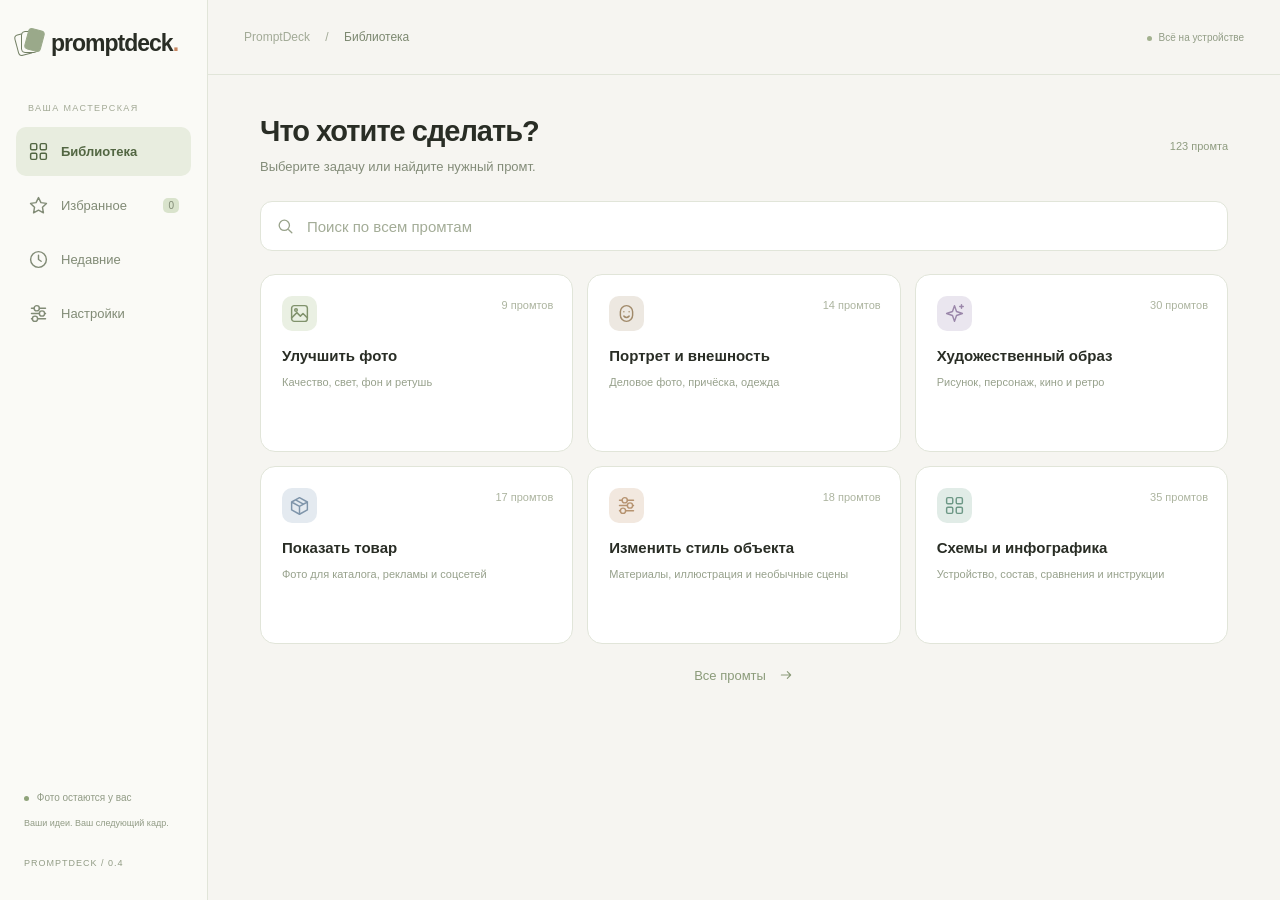
==== commit 530256c6: "Make image reference instructions conditional for photos attached later" ====
--- a/index.html
+++ b/index.html
@@ -12,7 +12,7 @@
 <link rel="manifest" href="manifest.webmanifest">
 <link rel="icon" href="icons/icon-192.png">
 <link rel="apple-touch-icon" href="icons/icon-192.png">
-<link rel="stylesheet" href="styles.css?v=040">
+<link rel="stylesheet" href="styles.css?v=041">
 </head>
 <body>
 <div id="app">
@@ -67,6 +67,6 @@
 <div class="sheetBottom"><div class="actions"><button id="copy" class="primary"><span data-icon="copy"></span> Копировать</button><button id="share"><span data-icon="share"></span> Поделиться</button><button id="star" aria-label="Добавить в избранное"></button></div><p class="shareHint">Промт готов. Скопируйте его в сервис генерации изображений.</p></div>
 </aside>
 <div id="toast" class="toast" role="status" aria-live="polite"></div>
-<script src="data/product_scene.js?v=040"></script><script src="data/product_info.js?v=040"></script><script src="data/portrait.js?v=040"></script><script src="data/people_photo.js?v=040"></script><script src="data/taxonomy.js?v=040"></script><script src="app.js?v=040"></script>
+<script src="data/product_scene.js?v=041"></script><script src="data/product_info.js?v=041"></script><script src="data/portrait.js?v=041"></script><script src="data/people_photo.js?v=041"></script><script src="data/taxonomy.js?v=041"></script><script src="app.js?v=041"></script>
 </body>
 </html>
